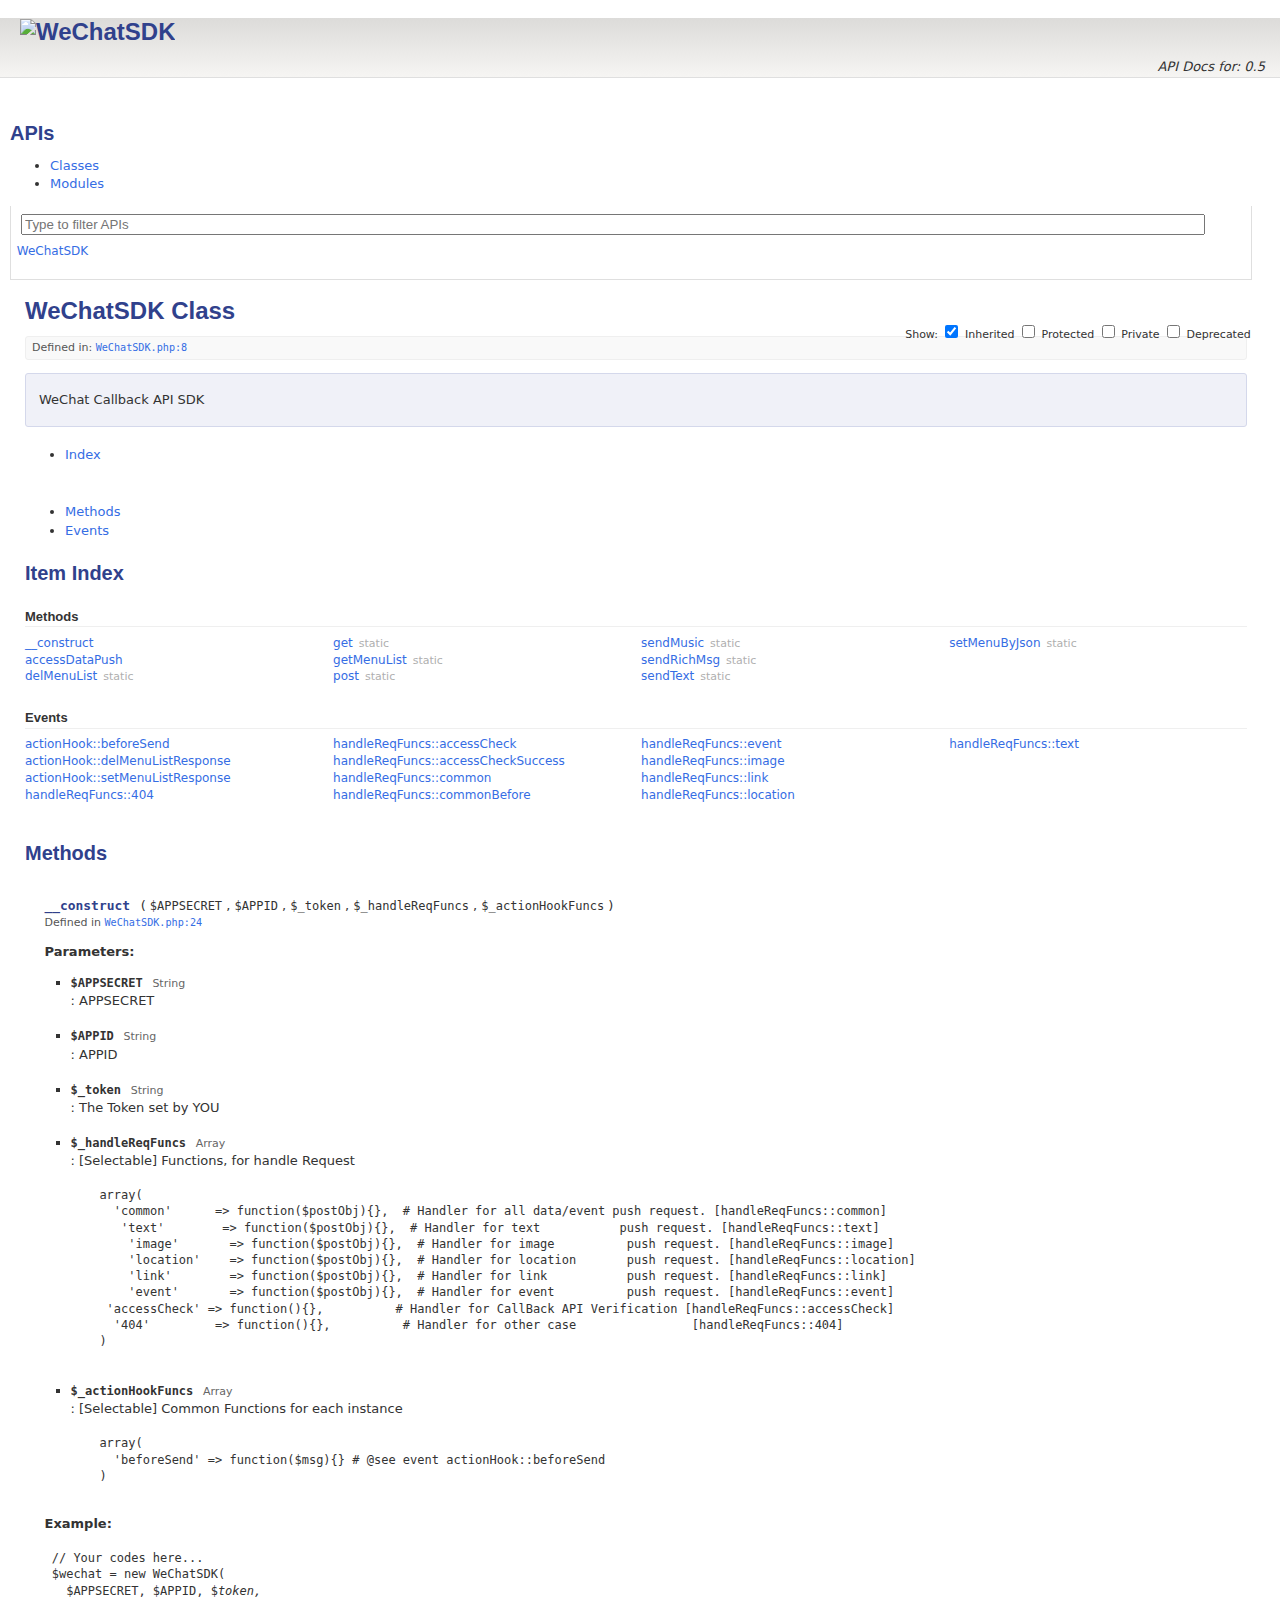
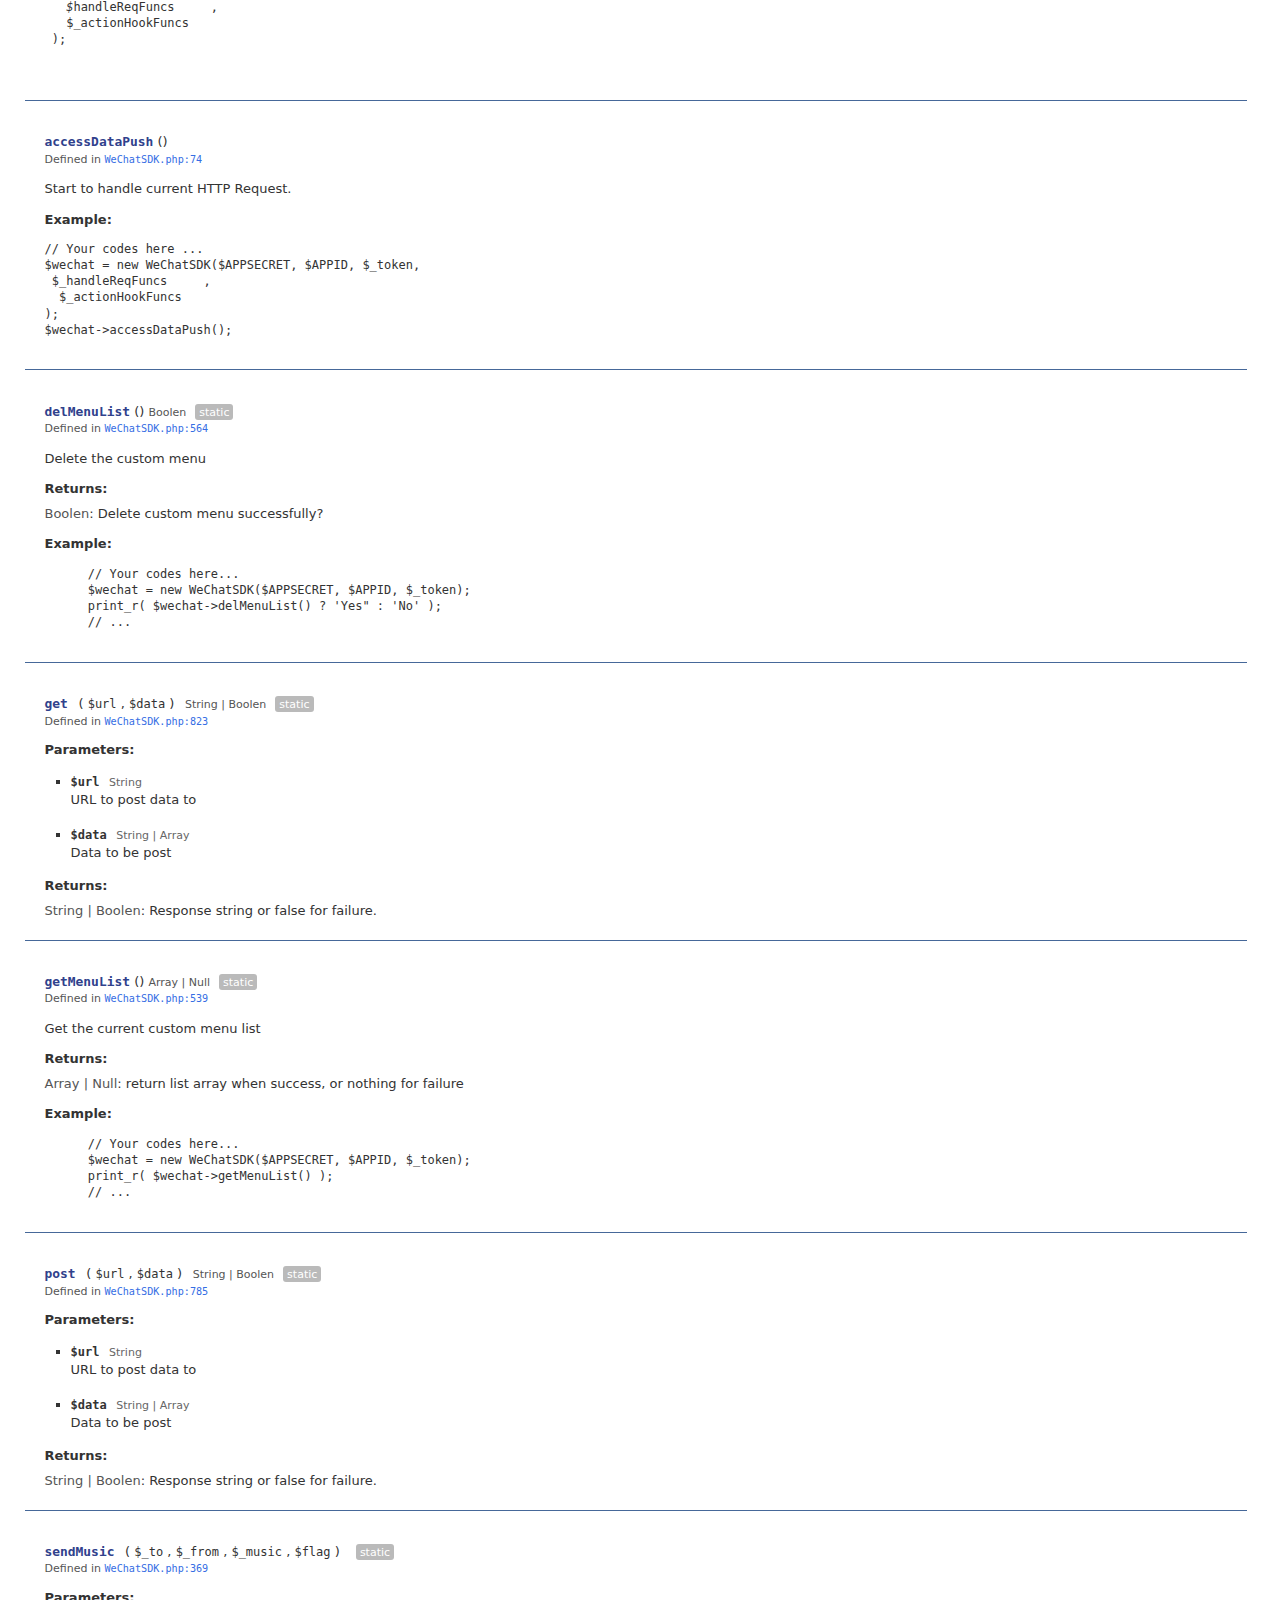
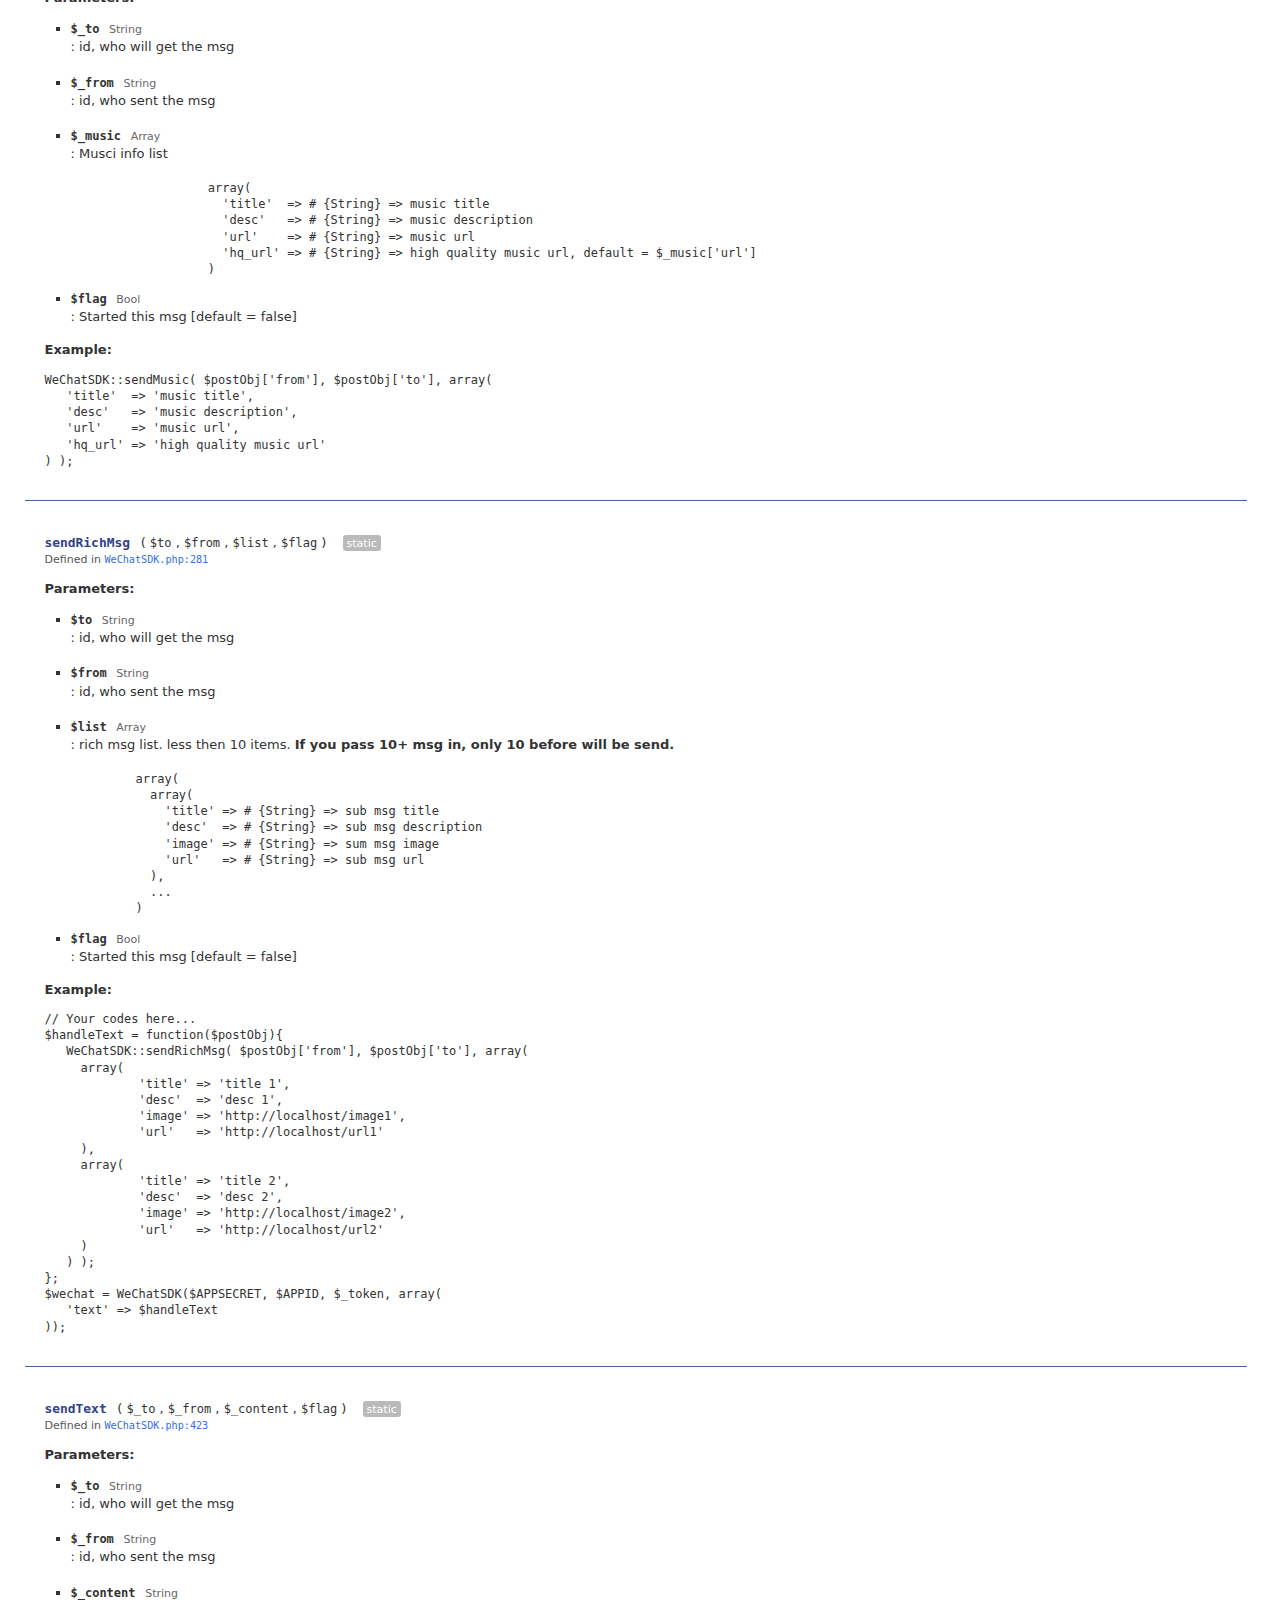
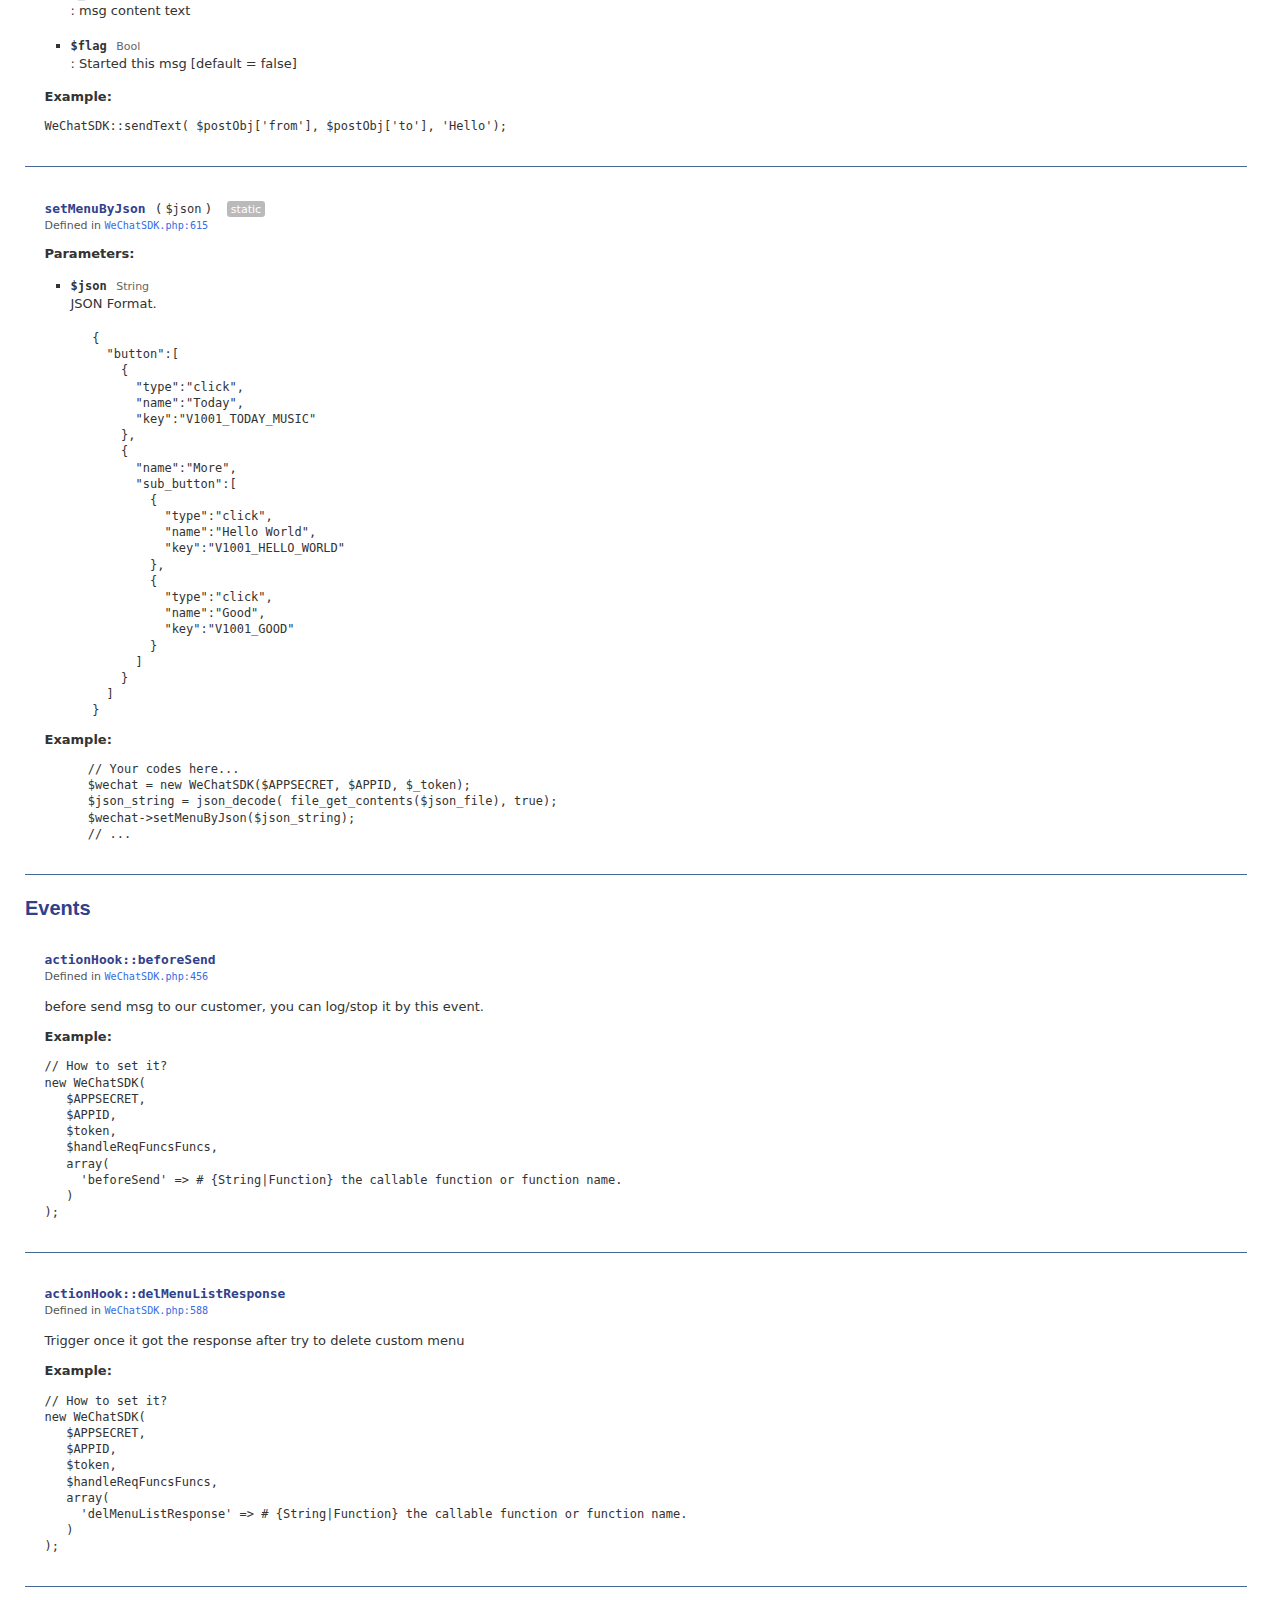
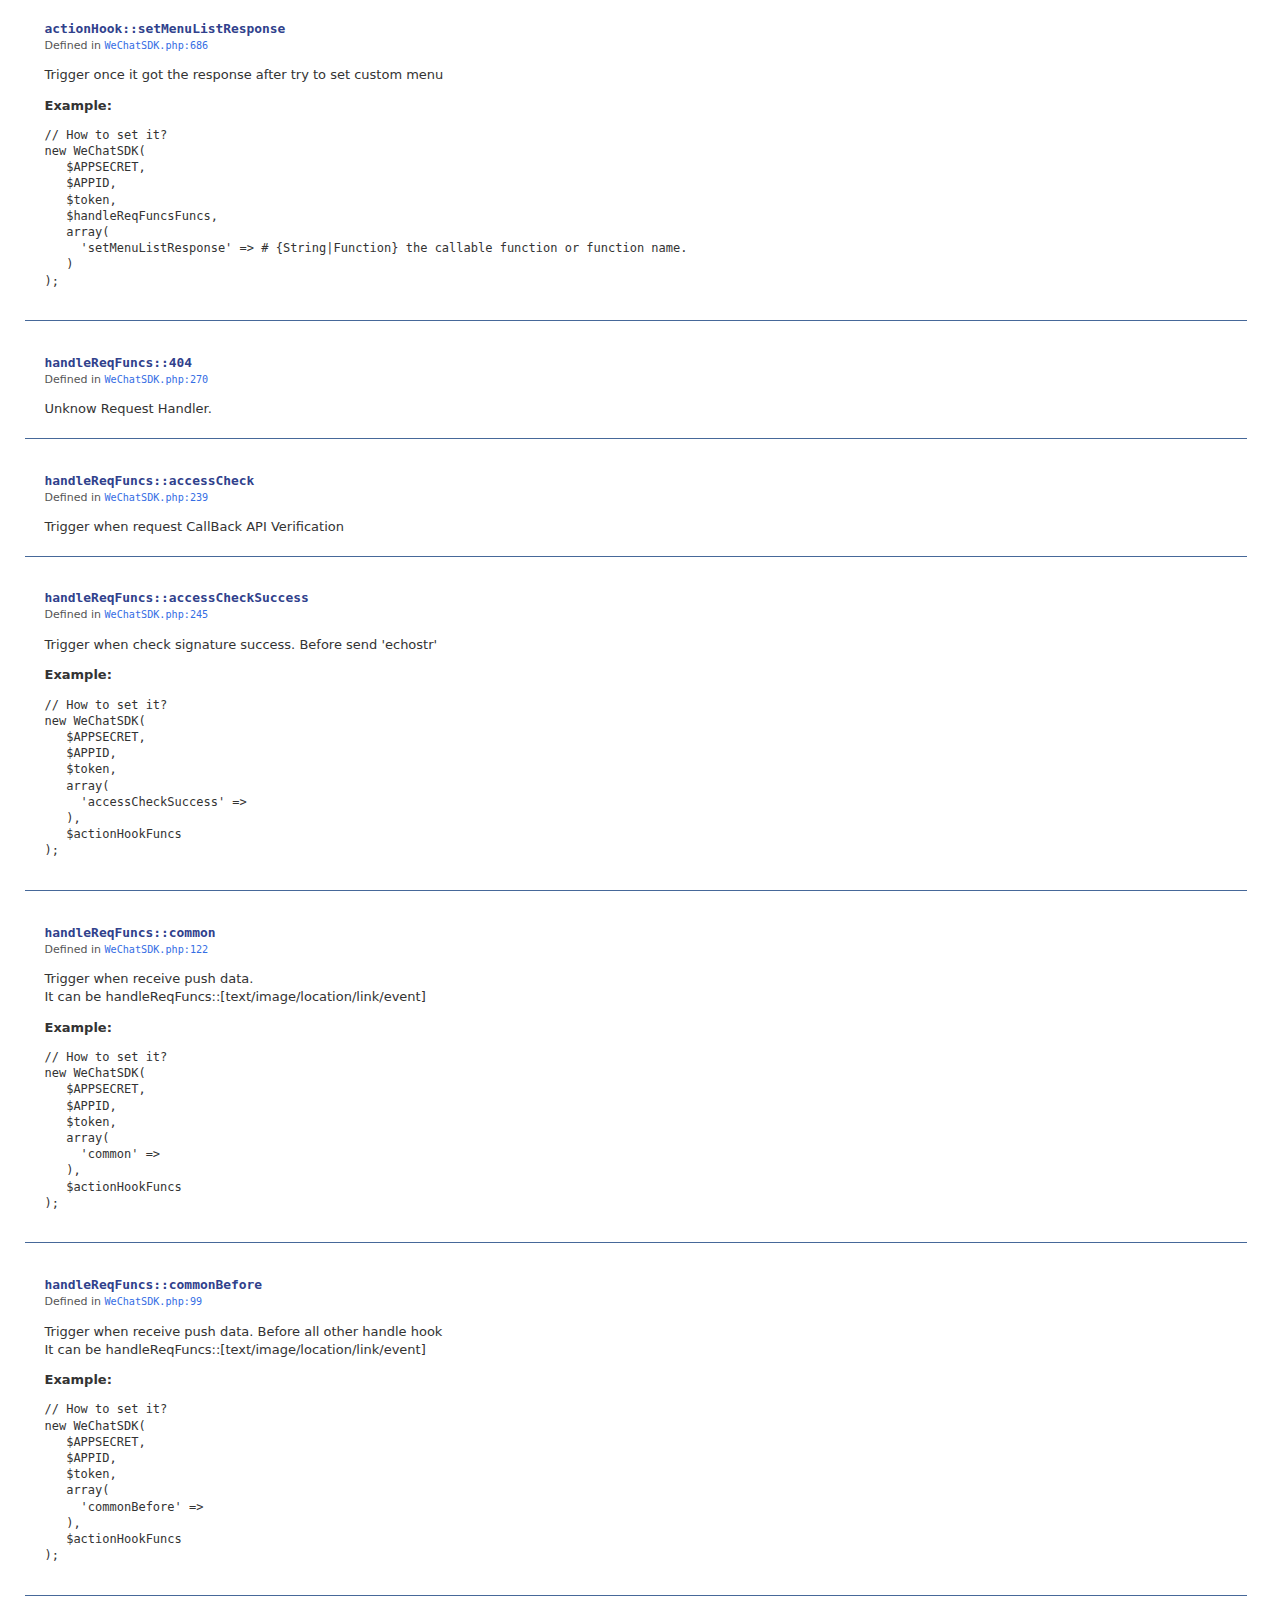
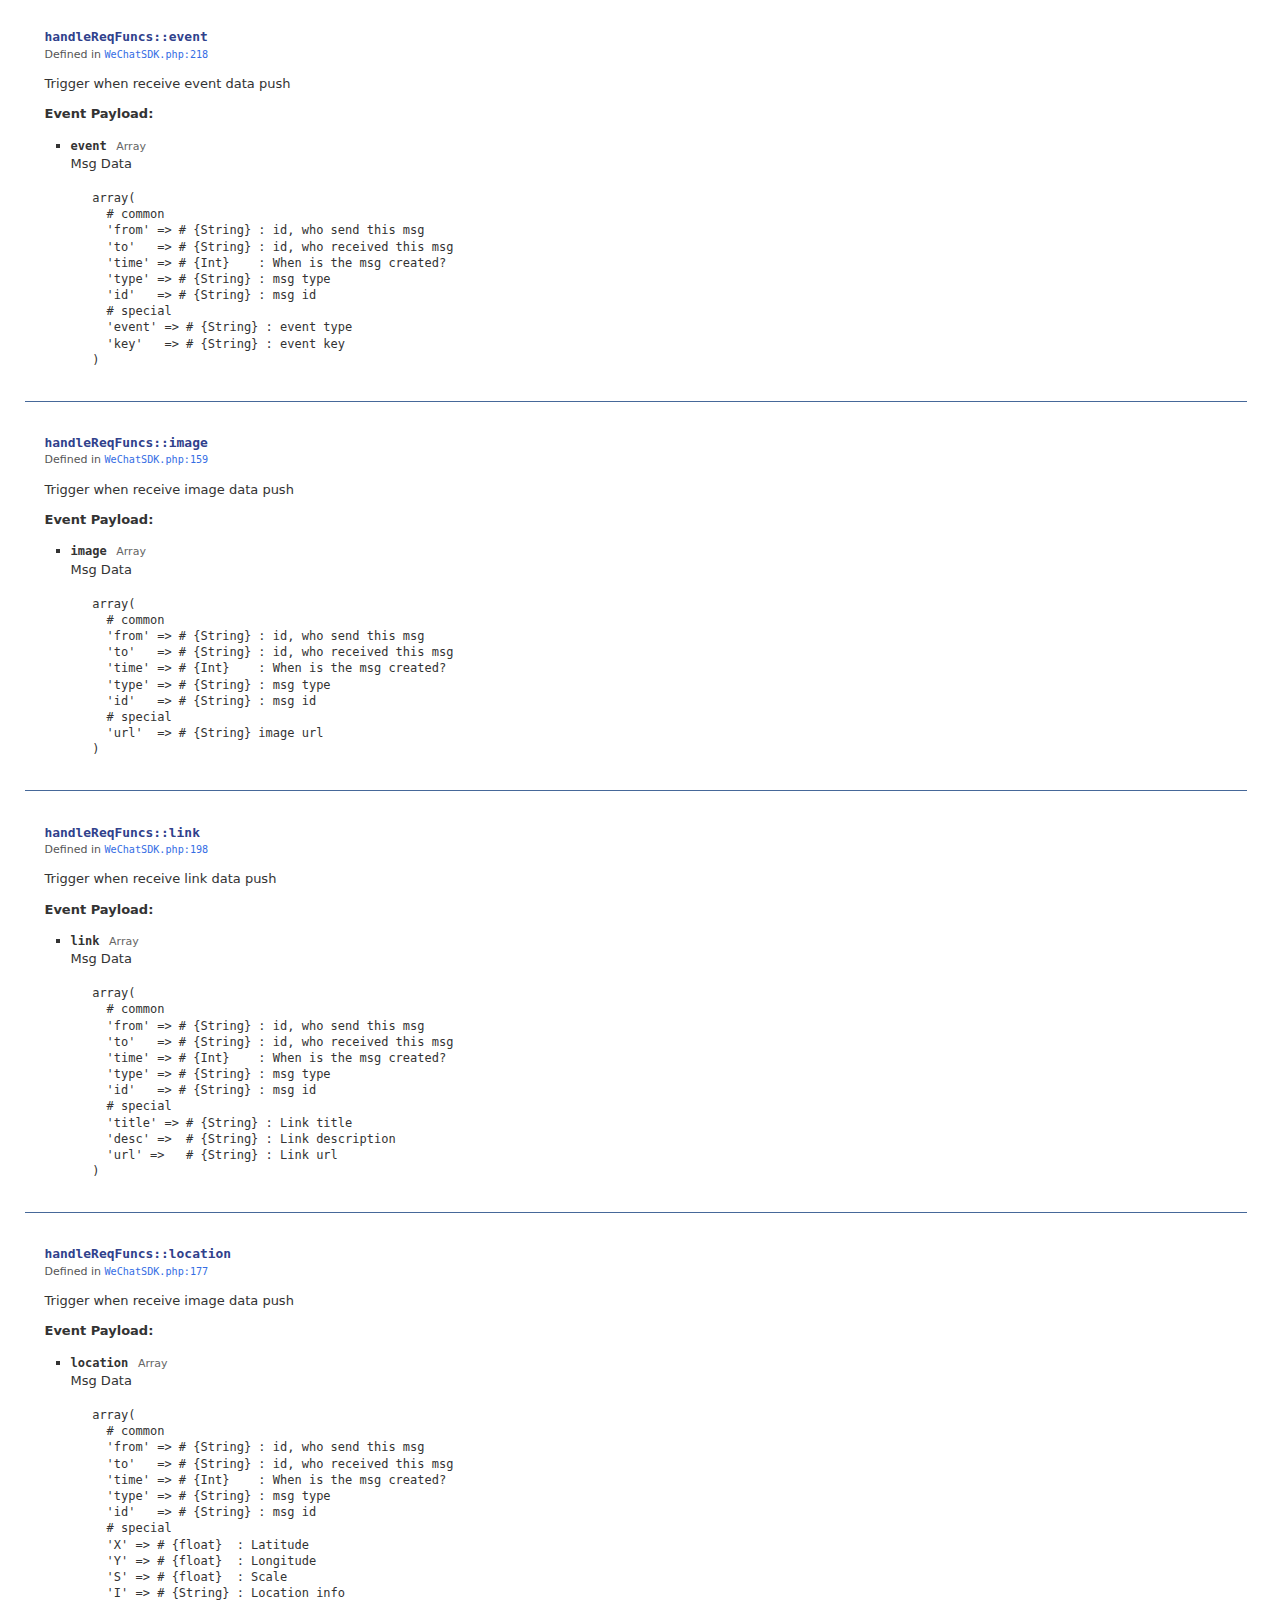
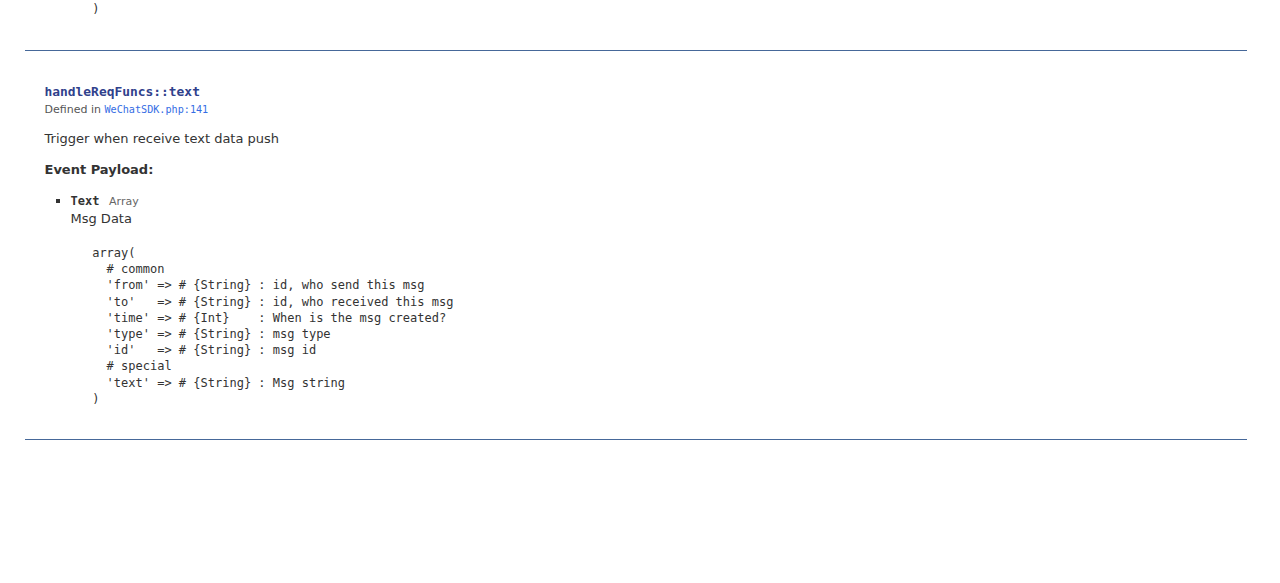
==== WeChatSDK/doc/classes/WeChatSDK.html @ 7a92aab3 "update wechat sdk & update the doc" ====
<!DOCTYPE html>
<html lang="en">
<head>
    <meta charset="utf-8">
    <title>WeChatSDK - WeChatSDK</title>
    <link rel="stylesheet" href="http:&#x2F;&#x2F;yui.yahooapis.com&#x2F;3.5.1&#x2F;build&#x2F;cssgrids&#x2F;cssgrids-min.css">
    <link rel="stylesheet" href="..&#x2F;assets/vendor/prettify/prettify-min.css">
    <link rel="stylesheet" href="..&#x2F;assets/css/main.css" id="site_styles">
    <link rel="shortcut icon" type="image/png" href="..&#x2F;assets/favicon.png">
    <script src="http:&#x2F;&#x2F;yui.yahooapis.com&#x2F;combo?3.5.1&#x2F;build&#x2F;yui&#x2F;yui-min.js"></script>
</head>
<body class="yui3-skin-sam">

<div id="doc">
    <div id="hd" class="yui3-g header">
        <div class="yui3-u-3-4">
            
                <h1><img src="http:&#x2F;&#x2F;admin.wechat.com&#x2F;en_US&#x2F;htmledition&#x2F;images&#x2F;logo.png" title="WeChatSDK"></h1>
            
        </div>
        <div class="yui3-u-1-4 version">
            <em>API Docs for: 0.5</em>
        </div>
    </div>
    <div id="bd" class="yui3-g">

        <div class="yui3-u-1-4">
            <div id="docs-sidebar" class="sidebar apidocs">
                <div id="api-list">
    <h2 class="off-left">APIs</h2>
    <div id="api-tabview" class="tabview">
        <ul class="tabs">
            <li><a href="#api-classes">Classes</a></li>
            <li><a href="#api-modules">Modules</a></li>
        </ul>

        <div id="api-tabview-filter">
            <input type="search" id="api-filter" placeholder="Type to filter APIs">
        </div>

        <div id="api-tabview-panel">
            <ul id="api-classes" class="apis classes">
            
                <li><a href="..&#x2F;classes/WeChatSDK.html">WeChatSDK</a></li>
            
            </ul>

            <ul id="api-modules" class="apis modules">
            
            </ul>
        </div>
    </div>
</div>

            </div>
        </div>
        <div class="yui3-u-3-4">
                <div id="api-options">
        Show:
        <label for="api-show-inherited">
            <input type="checkbox" id="api-show-inherited" checked>
            Inherited
        </label>

        <label for="api-show-protected">
            <input type="checkbox" id="api-show-protected">
            Protected
        </label>

        <label for="api-show-private">
            <input type="checkbox" id="api-show-private">
            Private
        </label>
        <label for="api-show-deprecated">
            <input type="checkbox" id="api-show-deprecated">
            Deprecated
        </label>

    </div>


            <div class="apidocs">
                <div id="docs-main">
                    <div class="content">
                        <h1>WeChatSDK Class</h1>
<div class="box meta">
    

    

    
        <div class="foundat">
            Defined in: <a href="..&#x2F;files&#x2F;WeChatSDK.php.html#l8"><code>WeChatSDK.php:8</code></a>
        </div>
    

    

    
</div>



<div class="box intro">
    <p>WeChat Callback API SDK</p>
</div>



<div id="classdocs" class="tabview">
    <ul class="api-class-tabs">
        <li class="api-class-tab index"><a href="#index">Index</a></li>

        
            <li class="api-class-tab methods"><a href="#methods">Methods</a></li>
        
        
        
        
            <li class="api-class-tab events"><a href="#events">Events</a></li>
        
    </ul>

    <div>
        <div id="index" class="api-class-tabpanel index">
            <h2 class="off-left">Item Index</h2>

            
                <div class="index-section methods">
                    <h3>Methods</h3>

                    <ul class="index-list methods">
                        
                            <li class="index-item method">
                                <a href="#method___construct">__construct</a>

                                
                                
                            </li>
                        
                            <li class="index-item method">
                                <a href="#method_accessDataPush">accessDataPush</a>

                                
                                
                            </li>
                        
                            <li class="index-item method">
                                <a href="#method_delMenuList">delMenuList</a>

                                
                                    <span class="flag static">static</span>
                                
                                
                            </li>
                        
                            <li class="index-item method">
                                <a href="#method_get">get</a>

                                
                                    <span class="flag static">static</span>
                                
                                
                            </li>
                        
                            <li class="index-item method">
                                <a href="#method_getMenuList">getMenuList</a>

                                
                                    <span class="flag static">static</span>
                                
                                
                            </li>
                        
                            <li class="index-item method">
                                <a href="#method_post">post</a>

                                
                                    <span class="flag static">static</span>
                                
                                
                            </li>
                        
                            <li class="index-item method">
                                <a href="#method_sendMusic">sendMusic</a>

                                
                                    <span class="flag static">static</span>
                                
                                
                            </li>
                        
                            <li class="index-item method">
                                <a href="#method_sendRichMsg">sendRichMsg</a>

                                
                                    <span class="flag static">static</span>
                                
                                
                            </li>
                        
                            <li class="index-item method">
                                <a href="#method_sendText">sendText</a>

                                
                                    <span class="flag static">static</span>
                                
                                
                            </li>
                        
                            <li class="index-item method">
                                <a href="#method_setMenuByJson">setMenuByJson</a>

                                
                                    <span class="flag static">static</span>
                                
                                
                            </li>
                        
                    </ul>
                </div>
            

            

            

            
                <div class="index-section events">
                    <h3>Events</h3>

                    <ul class="index-list events">
                        
                            <li class="index-item event">
                                <a href="#event_actionHook::beforeSend">actionHook::beforeSend</a>

                                
                                
                            </li>
                        
                            <li class="index-item event">
                                <a href="#event_actionHook::delMenuListResponse">actionHook::delMenuListResponse</a>

                                
                                
                            </li>
                        
                            <li class="index-item event">
                                <a href="#event_actionHook::setMenuListResponse">actionHook::setMenuListResponse</a>

                                
                                
                            </li>
                        
                            <li class="index-item event">
                                <a href="#event_handleReqFuncs::404">handleReqFuncs::404</a>

                                
                                
                            </li>
                        
                            <li class="index-item event">
                                <a href="#event_handleReqFuncs::accessCheck">handleReqFuncs::accessCheck</a>

                                
                                
                            </li>
                        
                            <li class="index-item event">
                                <a href="#event_handleReqFuncs::accessCheckSuccess">handleReqFuncs::accessCheckSuccess</a>

                                
                                
                            </li>
                        
                            <li class="index-item event">
                                <a href="#event_handleReqFuncs::common">handleReqFuncs::common</a>

                                
                                
                            </li>
                        
                            <li class="index-item event">
                                <a href="#event_handleReqFuncs::commonBefore">handleReqFuncs::commonBefore</a>

                                
                                
                            </li>
                        
                            <li class="index-item event">
                                <a href="#event_handleReqFuncs::event">handleReqFuncs::event</a>

                                
                                
                            </li>
                        
                            <li class="index-item event">
                                <a href="#event_handleReqFuncs::image">handleReqFuncs::image</a>

                                
                                
                            </li>
                        
                            <li class="index-item event">
                                <a href="#event_handleReqFuncs::link">handleReqFuncs::link</a>

                                
                                
                            </li>
                        
                            <li class="index-item event">
                                <a href="#event_handleReqFuncs::location">handleReqFuncs::location</a>

                                
                                
                            </li>
                        
                            <li class="index-item event">
                                <a href="#event_handleReqFuncs::text">handleReqFuncs::text</a>

                                
                                
                            </li>
                        
                    </ul>
                </div>
            
        </div>

        
            <div id="methods" class="api-class-tabpanel">
                <h2 class="off-left">Methods</h2>

                
                    <div id="method___construct" class="method item">
    <h3 class="name"><code>__construct</code></h3>

    
        <div class="args">
            <span class="paren">(</span><ul class="args-list inline commas">
            
                <li class="arg">
                    
                        <code>$APPSECRET</code>
                    
                </li>
            
                <li class="arg">
                    
                        <code>$APPID</code>
                    
                </li>
            
                <li class="arg">
                    
                        <code>$_token</code>
                    
                </li>
            
                <li class="arg">
                    
                        <code>$_handleReqFuncs</code>
                    
                </li>
            
                <li class="arg">
                    
                        <code>$_actionHookFuncs</code>
                    
                </li>
            
            </ul><span class="paren">)</span>
        </div>
    

    

    

    

    

    

    

    

    <div class="meta">
        
            
                
                <p>
                
                Defined in
                
            
        
        
        <a href="..&#x2F;files&#x2F;WeChatSDK.php.html#l24"><code>WeChatSDK.php:24</code></a>
        
        </p>


        

        
    </div>

    <div class="description">
        
    </div>

    
        <div class="params">
            <h4>Parameters:</h4>

            <ul class="params-list">
            
                <li class="param">
                    
                        <code class="param-name">$APPSECRET</code>
                        <span class="type">String</span>
                    

                    

                    <div class="param-description">
                        <p>: APPSECRET</p>
                    </div>

                    
                </li>
            
                <li class="param">
                    
                        <code class="param-name">$APPID</code>
                        <span class="type">String</span>
                    

                    

                    <div class="param-description">
                        <p>: APPID</p>
                    </div>

                    
                </li>
            
                <li class="param">
                    
                        <code class="param-name">$_token</code>
                        <span class="type">String</span>
                    

                    

                    <div class="param-description">
                        <p>: The Token set by YOU</p>
                    </div>

                    
                </li>
            
                <li class="param">
                    
                        <code class="param-name">$_handleReqFuncs</code>
                        <span class="type">Array</span>
                    

                    

                    <div class="param-description">
                        <p>: [Selectable] Functions, for handle Request
  <pre>
    array(
      'common'      => function($postObj){},  # Handler for all data/event push request. [handleReqFuncs::common]
       'text'        => function($postObj){},  # Handler for text           push request. [handleReqFuncs::text]
        'image'       => function($postObj){},  # Handler for image          push request. [handleReqFuncs::image]
        'location'    => function($postObj){},  # Handler for location       push request. [handleReqFuncs::location]
        'link'        => function($postObj){},  # Handler for link           push request. [handleReqFuncs::link]
        'event'       => function($postObj){},  # Handler for event          push request. [handleReqFuncs::event]
     'accessCheck' => function(){},          # Handler for CallBack API Verification [handleReqFuncs::accessCheck]
      '404'         => function(){},          # Handler for other case                [handleReqFuncs::404]
    )
  </pre></p>
                    </div>

                    
                </li>
            
                <li class="param">
                    
                        <code class="param-name">$_actionHookFuncs</code>
                        <span class="type">Array</span>
                    

                    

                    <div class="param-description">
                        <p>: [Selectable] Common Functions for each instance
 <pre>
    array(
      'beforeSend' => function($msg){} # @see event actionHook::beforeSend
    )
 </pre></p>
                    </div>

                    
                </li>
            
            </ul>
        </div>
    

    

    
        <div class="example">
            <h4>Example:</h4>

            <div class="example-content">
                <p><pre>
 // Your codes here...
 $wechat = new WeChatSDK(
   $APPSECRET, $APPID, $<em>token,
   $</em>handleReqFuncs     ,
   $_actionHookFuncs
 );
 </pre></p>
            </div>
        </div>
    
</div>

                
                    <div id="method_accessDataPush" class="method item">
    <h3 class="name"><code>accessDataPush</code></h3>

    
        <span class="paren">()</span>
    

    

    

    

    

    

    

    

    <div class="meta">
        
            
                
                <p>
                
                Defined in
                
            
        
        
        <a href="..&#x2F;files&#x2F;WeChatSDK.php.html#l74"><code>WeChatSDK.php:74</code></a>
        
        </p>


        

        
    </div>

    <div class="description">
        <p>Start to handle current HTTP Request.</p>
    </div>

    

    

    
        <div class="example">
            <h4>Example:</h4>

            <div class="example-content">
                <pre>
// Your codes here ...
$wechat = new WeChatSDK($APPSECRET, $APPID, $_token,
 $_handleReqFuncs     ,
  $_actionHookFuncs
);
$wechat->accessDataPush();
</pre>
            </div>
        </div>
    
</div>

                
                    <div id="method_delMenuList" class="method item">
    <h3 class="name"><code>delMenuList</code></h3>

    
        <span class="paren">()</span>
    

    
        <span class="returns-inline">
            <span class="type">Boolen</span>
        </span>
    

    

    

    

    
        <span class="flag static">static</span>
    

    

    

    <div class="meta">
        
            
                
                <p>
                
                Defined in
                
            
        
        
        <a href="..&#x2F;files&#x2F;WeChatSDK.php.html#l564"><code>WeChatSDK.php:564</code></a>
        
        </p>


        

        
    </div>

    <div class="description">
        <p>Delete the custom menu</p>
    </div>

    

    
        <div class="returns">
            <h4>Returns:</h4>

            <div class="returns-description">
                
                    
                        <span class="type">Boolen</span>:
                    
                    Delete custom menu successfully?
                
            </div>
        </div>
    

    
        <div class="example">
            <h4>Example:</h4>

            <div class="example-content">
                <pre>
      // Your codes here...
      $wechat = new WeChatSDK($APPSECRET, $APPID, $_token);
      print_r( $wechat->delMenuList() ? 'Yes" : 'No' );
      // ...
</pre>
            </div>
        </div>
    
</div>

                
                    <div id="method_get" class="method item">
    <h3 class="name"><code>get</code></h3>

    
        <div class="args">
            <span class="paren">(</span><ul class="args-list inline commas">
            
                <li class="arg">
                    
                        <code>$url</code>
                    
                </li>
            
                <li class="arg">
                    
                        <code>$data</code>
                    
                </li>
            
            </ul><span class="paren">)</span>
        </div>
    

    
        <span class="returns-inline">
            <span class="type">String | Boolen</span>
        </span>
    

    

    

    

    
        <span class="flag static">static</span>
    

    

    

    <div class="meta">
        
            
                
                <p>
                
                Defined in
                
            
        
        
        <a href="..&#x2F;files&#x2F;WeChatSDK.php.html#l823"><code>WeChatSDK.php:823</code></a>
        
        </p>


        

        
    </div>

    <div class="description">
        
    </div>

    
        <div class="params">
            <h4>Parameters:</h4>

            <ul class="params-list">
            
                <li class="param">
                    
                        <code class="param-name">$url</code>
                        <span class="type">String</span>
                    

                    

                    <div class="param-description">
                        <p>URL to post data to</p>
                    </div>

                    
                </li>
            
                <li class="param">
                    
                        <code class="param-name">$data</code>
                        <span class="type">String | Array</span>
                    

                    

                    <div class="param-description">
                        <p>Data to be post</p>
                    </div>

                    
                </li>
            
            </ul>
        </div>
    

    
        <div class="returns">
            <h4>Returns:</h4>

            <div class="returns-description">
                
                    
                        <span class="type">String | Boolen</span>:
                    
                    Response string or false for failure.
                
            </div>
        </div>
    

    
</div>

                
                    <div id="method_getMenuList" class="method item">
    <h3 class="name"><code>getMenuList</code></h3>

    
        <span class="paren">()</span>
    

    
        <span class="returns-inline">
            <span class="type">Array | Null</span>
        </span>
    

    

    

    

    
        <span class="flag static">static</span>
    

    

    

    <div class="meta">
        
            
                
                <p>
                
                Defined in
                
            
        
        
        <a href="..&#x2F;files&#x2F;WeChatSDK.php.html#l539"><code>WeChatSDK.php:539</code></a>
        
        </p>


        

        
    </div>

    <div class="description">
        <p>Get the current custom menu list</p>
    </div>

    

    
        <div class="returns">
            <h4>Returns:</h4>

            <div class="returns-description">
                
                    
                        <span class="type">Array | Null</span>:
                    
                    return list array when success, or nothing for failure
                
            </div>
        </div>
    

    
        <div class="example">
            <h4>Example:</h4>

            <div class="example-content">
                <pre>
      // Your codes here...
      $wechat = new WeChatSDK($APPSECRET, $APPID, $_token);
      print_r( $wechat->getMenuList() );
      // ...
</pre>
            </div>
        </div>
    
</div>

                
                    <div id="method_post" class="method item">
    <h3 class="name"><code>post</code></h3>

    
        <div class="args">
            <span class="paren">(</span><ul class="args-list inline commas">
            
                <li class="arg">
                    
                        <code>$url</code>
                    
                </li>
            
                <li class="arg">
                    
                        <code>$data</code>
                    
                </li>
            
            </ul><span class="paren">)</span>
        </div>
    

    
        <span class="returns-inline">
            <span class="type">String | Boolen</span>
        </span>
    

    

    

    

    
        <span class="flag static">static</span>
    

    

    

    <div class="meta">
        
            
                
                <p>
                
                Defined in
                
            
        
        
        <a href="..&#x2F;files&#x2F;WeChatSDK.php.html#l785"><code>WeChatSDK.php:785</code></a>
        
        </p>


        

        
    </div>

    <div class="description">
        
    </div>

    
        <div class="params">
            <h4>Parameters:</h4>

            <ul class="params-list">
            
                <li class="param">
                    
                        <code class="param-name">$url</code>
                        <span class="type">String</span>
                    

                    

                    <div class="param-description">
                        <p>URL to post data to</p>
                    </div>

                    
                </li>
            
                <li class="param">
                    
                        <code class="param-name">$data</code>
                        <span class="type">String | Array</span>
                    

                    

                    <div class="param-description">
                        <p>Data to be post</p>
                    </div>

                    
                </li>
            
            </ul>
        </div>
    

    
        <div class="returns">
            <h4>Returns:</h4>

            <div class="returns-description">
                
                    
                        <span class="type">String | Boolen</span>:
                    
                    Response string or false for failure.
                
            </div>
        </div>
    

    
</div>

                
                    <div id="method_sendMusic" class="method item">
    <h3 class="name"><code>sendMusic</code></h3>

    
        <div class="args">
            <span class="paren">(</span><ul class="args-list inline commas">
            
                <li class="arg">
                    
                        <code>$_to</code>
                    
                </li>
            
                <li class="arg">
                    
                        <code>$_from</code>
                    
                </li>
            
                <li class="arg">
                    
                        <code>$_music</code>
                    
                </li>
            
                <li class="arg">
                    
                        <code>$flag</code>
                    
                </li>
            
            </ul><span class="paren">)</span>
        </div>
    

    

    

    

    

    
        <span class="flag static">static</span>
    

    

    

    <div class="meta">
        
            
                
                <p>
                
                Defined in
                
            
        
        
        <a href="..&#x2F;files&#x2F;WeChatSDK.php.html#l369"><code>WeChatSDK.php:369</code></a>
        
        </p>


        

        
    </div>

    <div class="description">
        
    </div>

    
        <div class="params">
            <h4>Parameters:</h4>

            <ul class="params-list">
            
                <li class="param">
                    
                        <code class="param-name">$_to</code>
                        <span class="type">String</span>
                    

                    

                    <div class="param-description">
                        <p>: id, who will get the msg</p>
                    </div>

                    
                </li>
            
                <li class="param">
                    
                        <code class="param-name">$_from</code>
                        <span class="type">String</span>
                    

                    

                    <div class="param-description">
                        <p>: id, who sent the msg</p>
                    </div>

                    
                </li>
            
                <li class="param">
                    
                        <code class="param-name">$_music</code>
                        <span class="type">Array</span>
                    

                    

                    <div class="param-description">
                        <p>: Musci info list</p>

<pre>
                   array(
                     'title'  => # {String} => music title
                     'desc'   => # {String} => music description
                     'url'    => # {String} => music url
                     'hq_url' => # {String} => high quality music url, default = $_music['url']
                   )
</pre>
                    </div>

                    
                </li>
            
                <li class="param">
                    
                        <code class="param-name">$flag</code>
                        <span class="type">Bool</span>
                    

                    

                    <div class="param-description">
                        <p>: Started this msg [default = false]</p>
                    </div>

                    
                </li>
            
            </ul>
        </div>
    

    

    
        <div class="example">
            <h4>Example:</h4>

            <div class="example-content">
                <pre>
WeChatSDK::sendMusic( $postObj['from'], $postObj['to'], array(
   'title'  => 'music title',
   'desc'   => 'music description',
   'url'    => 'music url',
   'hq_url' => 'high quality music url'
) );
</pre>
            </div>
        </div>
    
</div>

                
                    <div id="method_sendRichMsg" class="method item">
    <h3 class="name"><code>sendRichMsg</code></h3>

    
        <div class="args">
            <span class="paren">(</span><ul class="args-list inline commas">
            
                <li class="arg">
                    
                        <code>$to</code>
                    
                </li>
            
                <li class="arg">
                    
                        <code>$from</code>
                    
                </li>
            
                <li class="arg">
                    
                        <code>$list</code>
                    
                </li>
            
                <li class="arg">
                    
                        <code>$flag</code>
                    
                </li>
            
            </ul><span class="paren">)</span>
        </div>
    

    

    

    

    

    
        <span class="flag static">static</span>
    

    

    

    <div class="meta">
        
            
                
                <p>
                
                Defined in
                
            
        
        
        <a href="..&#x2F;files&#x2F;WeChatSDK.php.html#l281"><code>WeChatSDK.php:281</code></a>
        
        </p>


        

        
    </div>

    <div class="description">
        
    </div>

    
        <div class="params">
            <h4>Parameters:</h4>

            <ul class="params-list">
            
                <li class="param">
                    
                        <code class="param-name">$to</code>
                        <span class="type">String</span>
                    

                    

                    <div class="param-description">
                        <p>: id, who will get the msg</p>
                    </div>

                    
                </li>
            
                <li class="param">
                    
                        <code class="param-name">$from</code>
                        <span class="type">String</span>
                    

                    

                    <div class="param-description">
                        <p>: id, who sent the msg</p>
                    </div>

                    
                </li>
            
                <li class="param">
                    
                        <code class="param-name">$list</code>
                        <span class="type">Array</span>
                    

                    

                    <div class="param-description">
                        <p>: rich msg list. less then 10 items.
<strong>If you pass 10+ msg in, only 10 before will be send.</strong></p>

<pre>
         array(
           array(
             'title' => # {String} => sub msg title
             'desc'  => # {String} => sub msg description
             'image' => # {String} => sum msg image
             'url'   => # {String} => sub msg url
           ),
           ...
         )
</pre>
                    </div>

                    
                </li>
            
                <li class="param">
                    
                        <code class="param-name">$flag</code>
                        <span class="type">Bool</span>
                    

                    

                    <div class="param-description">
                        <p>: Started this msg [default = false]</p>
                    </div>

                    
                </li>
            
            </ul>
        </div>
    

    

    
        <div class="example">
            <h4>Example:</h4>

            <div class="example-content">
                <pre>
// Your codes here...
$handleText = function($postObj){
   WeChatSDK::sendRichMsg( $postObj['from'], $postObj['to'], array(
     array(
             'title' => 'title 1',
             'desc'  => 'desc 1',
             'image' => 'http://localhost/image1',
             'url'   => 'http://localhost/url1'
     ),
     array(
             'title' => 'title 2',
             'desc'  => 'desc 2',
             'image' => 'http://localhost/image2',
             'url'   => 'http://localhost/url2'
     )
   ) );
};
$wechat = WeChatSDK($APPSECRET, $APPID, $_token, array(
   'text' => $handleText
));
</pre>
            </div>
        </div>
    
</div>

                
                    <div id="method_sendText" class="method item">
    <h3 class="name"><code>sendText</code></h3>

    
        <div class="args">
            <span class="paren">(</span><ul class="args-list inline commas">
            
                <li class="arg">
                    
                        <code>$_to</code>
                    
                </li>
            
                <li class="arg">
                    
                        <code>$_from</code>
                    
                </li>
            
                <li class="arg">
                    
                        <code>$_content</code>
                    
                </li>
            
                <li class="arg">
                    
                        <code>$flag</code>
                    
                </li>
            
            </ul><span class="paren">)</span>
        </div>
    

    

    

    

    

    
        <span class="flag static">static</span>
    

    

    

    <div class="meta">
        
            
                
                <p>
                
                Defined in
                
            
        
        
        <a href="..&#x2F;files&#x2F;WeChatSDK.php.html#l423"><code>WeChatSDK.php:423</code></a>
        
        </p>


        

        
    </div>

    <div class="description">
        
    </div>

    
        <div class="params">
            <h4>Parameters:</h4>

            <ul class="params-list">
            
                <li class="param">
                    
                        <code class="param-name">$_to</code>
                        <span class="type">String</span>
                    

                    

                    <div class="param-description">
                        <p>: id, who will get the msg</p>
                    </div>

                    
                </li>
            
                <li class="param">
                    
                        <code class="param-name">$_from</code>
                        <span class="type">String</span>
                    

                    

                    <div class="param-description">
                        <p>: id, who sent the msg</p>
                    </div>

                    
                </li>
            
                <li class="param">
                    
                        <code class="param-name">$_content</code>
                        <span class="type">String</span>
                    

                    

                    <div class="param-description">
                        <p>: msg content text</p>
                    </div>

                    
                </li>
            
                <li class="param">
                    
                        <code class="param-name">$flag</code>
                        <span class="type">Bool</span>
                    

                    

                    <div class="param-description">
                        <p>: Started this msg [default = false]</p>
                    </div>

                    
                </li>
            
            </ul>
        </div>
    

    

    
        <div class="example">
            <h4>Example:</h4>

            <div class="example-content">
                <pre>
WeChatSDK::sendText( $postObj['from'], $postObj['to'], 'Hello');
</pre>
            </div>
        </div>
    
</div>

                
                    <div id="method_setMenuByJson" class="method item">
    <h3 class="name"><code>setMenuByJson</code></h3>

    
        <div class="args">
            <span class="paren">(</span><ul class="args-list inline commas">
            
                <li class="arg">
                    
                        <code>$json</code>
                    
                </li>
            
            </ul><span class="paren">)</span>
        </div>
    

    

    

    

    

    
        <span class="flag static">static</span>
    

    

    

    <div class="meta">
        
            
                
                <p>
                
                Defined in
                
            
        
        
        <a href="..&#x2F;files&#x2F;WeChatSDK.php.html#l615"><code>WeChatSDK.php:615</code></a>
        
        </p>


        

        
    </div>

    <div class="description">
        
    </div>

    
        <div class="params">
            <h4>Parameters:</h4>

            <ul class="params-list">
            
                <li class="param">
                    
                        <code class="param-name">$json</code>
                        <span class="type">String</span>
                    

                    

                    <div class="param-description">
                        <p>JSON Format.</p>

<pre>
   {
     "button":[
       {    
         "type":"click",
         "name":"Today",
         "key":"V1001_TODAY_MUSIC"
       },
       {
         "name":"More",
         "sub_button":[
           {
             "type":"click",
             "name":"Hello World",
             "key":"V1001_HELLO_WORLD"
           },
           {
             "type":"click",
             "name":"Good",
             "key":"V1001_GOOD"
           }
         ]
       }
     ]
   }
</pre>
                    </div>

                    
                </li>
            
            </ul>
        </div>
    

    

    
        <div class="example">
            <h4>Example:</h4>

            <div class="example-content">
                <pre>
      // Your codes here...
      $wechat = new WeChatSDK($APPSECRET, $APPID, $_token);
      $json_string = json_decode( file_get_contents($json_file), true);
      $wechat->setMenuByJson($json_string);
      // ...
</pre>
            </div>
        </div>
    
</div>

                
            </div>
        

        

        

        
            <div id="events" class="api-class-tabpanel">
                <h2 class="off-left">Events</h2>

                
                    <div id="event_actionHook::beforeSend" class="events item">
    <h3 class="name"><code>actionHook::beforeSend</code></h3>
    <span class="type"></span>

    

    

    

    

    <div class="meta">
        
            
                
                <p>
                
                Defined in
                
            
        
        
        <a href="..&#x2F;files&#x2F;WeChatSDK.php.html#l456"><code>WeChatSDK.php:456</code></a>
        
        </p>

        

        
    </div>

    <div class="description">
        <p>before send msg to our customer, you can log/stop it by this event.<br/></p>
    </div>

    


    
        <div class="example">
            <h4>Example:</h4>

            <div class="example-content">
                <pre>
// How to set it?
new WeChatSDK(
   $APPSECRET, 
   $APPID,
   $token,
   $handleReqFuncsFuncs,
   array(
     'beforeSend' => # {String|Function} the callable function or function name.
   )
);
</pre>
            </div>
        </div>
    
</div>

                
                    <div id="event_actionHook::delMenuListResponse" class="events item">
    <h3 class="name"><code>actionHook::delMenuListResponse</code></h3>
    <span class="type"></span>

    

    

    

    

    <div class="meta">
        
            
                
                <p>
                
                Defined in
                
            
        
        
        <a href="..&#x2F;files&#x2F;WeChatSDK.php.html#l588"><code>WeChatSDK.php:588</code></a>
        
        </p>

        

        
    </div>

    <div class="description">
        <p>Trigger once it got the response after try to delete custom menu</p>
    </div>

    


    
        <div class="example">
            <h4>Example:</h4>

            <div class="example-content">
                <pre>
// How to set it?
new WeChatSDK(
   $APPSECRET, 
   $APPID,
   $token,
   $handleReqFuncsFuncs,
   array(
     'delMenuListResponse' => # {String|Function} the callable function or function name.
   )
);
</pre>
            </div>
        </div>
    
</div>

                
                    <div id="event_actionHook::setMenuListResponse" class="events item">
    <h3 class="name"><code>actionHook::setMenuListResponse</code></h3>
    <span class="type"></span>

    

    

    

    

    <div class="meta">
        
            
                
                <p>
                
                Defined in
                
            
        
        
        <a href="..&#x2F;files&#x2F;WeChatSDK.php.html#l686"><code>WeChatSDK.php:686</code></a>
        
        </p>

        

        
    </div>

    <div class="description">
        <p>Trigger once it got the response after try to set custom menu</p>
    </div>

    


    
        <div class="example">
            <h4>Example:</h4>

            <div class="example-content">
                <pre>
// How to set it?
new WeChatSDK(
   $APPSECRET, 
   $APPID,
   $token,
   $handleReqFuncsFuncs,
   array(
     'setMenuListResponse' => # {String|Function} the callable function or function name.
   )
);
</pre>
            </div>
        </div>
    
</div>

                
                    <div id="event_handleReqFuncs::404" class="events item">
    <h3 class="name"><code>handleReqFuncs::404</code></h3>
    <span class="type"></span>

    

    

    

    

    <div class="meta">
        
            
                
                <p>
                
                Defined in
                
            
        
        
        <a href="..&#x2F;files&#x2F;WeChatSDK.php.html#l270"><code>WeChatSDK.php:270</code></a>
        
        </p>

        

        
    </div>

    <div class="description">
        <p>Unknow Request Handler.</p>
    </div>

    


    
</div>

                
                    <div id="event_handleReqFuncs::accessCheck" class="events item">
    <h3 class="name"><code>handleReqFuncs::accessCheck</code></h3>
    <span class="type"></span>

    

    

    

    

    <div class="meta">
        
            
                
                <p>
                
                Defined in
                
            
        
        
        <a href="..&#x2F;files&#x2F;WeChatSDK.php.html#l239"><code>WeChatSDK.php:239</code></a>
        
        </p>

        

        
    </div>

    <div class="description">
        <p>Trigger when request CallBack API Verification</p>
    </div>

    


    
</div>

                
                    <div id="event_handleReqFuncs::accessCheckSuccess" class="events item">
    <h3 class="name"><code>handleReqFuncs::accessCheckSuccess</code></h3>
    <span class="type"></span>

    

    

    

    

    <div class="meta">
        
            
                
                <p>
                
                Defined in
                
            
        
        
        <a href="..&#x2F;files&#x2F;WeChatSDK.php.html#l245"><code>WeChatSDK.php:245</code></a>
        
        </p>

        

        
    </div>

    <div class="description">
        <p>Trigger when check signature success. Before send 'echostr'</p>
    </div>

    


    
        <div class="example">
            <h4>Example:</h4>

            <div class="example-content">
                <pre>
// How to set it?
new WeChatSDK(
   $APPSECRET, 
   $APPID,
   $token,
   array(
     'accessCheckSuccess' => 
   ),
   $actionHookFuncs
);
</pre>
            </div>
        </div>
    
</div>

                
                    <div id="event_handleReqFuncs::common" class="events item">
    <h3 class="name"><code>handleReqFuncs::common</code></h3>
    <span class="type"></span>

    

    

    

    

    <div class="meta">
        
            
                
                <p>
                
                Defined in
                
            
        
        
        <a href="..&#x2F;files&#x2F;WeChatSDK.php.html#l122"><code>WeChatSDK.php:122</code></a>
        
        </p>

        

        
    </div>

    <div class="description">
        <p>Trigger when receive push data. 
<br/> It can be handleReqFuncs::[text/image/location/link/event]</p>
    </div>

    


    
        <div class="example">
            <h4>Example:</h4>

            <div class="example-content">
                <pre>
// How to set it?
new WeChatSDK(
   $APPSECRET, 
   $APPID,
   $token,
   array(
     'common' => 
   ),
   $actionHookFuncs
);
</pre>
            </div>
        </div>
    
</div>

                
                    <div id="event_handleReqFuncs::commonBefore" class="events item">
    <h3 class="name"><code>handleReqFuncs::commonBefore</code></h3>
    <span class="type"></span>

    

    

    

    

    <div class="meta">
        
            
                
                <p>
                
                Defined in
                
            
        
        
        <a href="..&#x2F;files&#x2F;WeChatSDK.php.html#l99"><code>WeChatSDK.php:99</code></a>
        
        </p>

        

        
    </div>

    <div class="description">
        <p>Trigger when receive push data. Before all other handle hook
<br/> It can be handleReqFuncs::[text/image/location/link/event]</p>
    </div>

    


    
        <div class="example">
            <h4>Example:</h4>

            <div class="example-content">
                <pre>
// How to set it?
new WeChatSDK(
   $APPSECRET, 
   $APPID,
   $token,
   array(
     'commonBefore' => 
   ),
   $actionHookFuncs
);
</pre>
            </div>
        </div>
    
</div>

                
                    <div id="event_handleReqFuncs::event" class="events item">
    <h3 class="name"><code>handleReqFuncs::event</code></h3>
    <span class="type"></span>

    

    

    

    

    <div class="meta">
        
            
                
                <p>
                
                Defined in
                
            
        
        
        <a href="..&#x2F;files&#x2F;WeChatSDK.php.html#l218"><code>WeChatSDK.php:218</code></a>
        
        </p>

        

        
    </div>

    <div class="description">
        <p>Trigger when receive event data push</p>
    </div>

    
        <div class="params">
            <h4>Event Payload:</h4>

            <ul class="params-list">
            
                <li class="param">
                    
                        <code class="param-name">event</code>
                        <span class="type">Array</span>
                    

                    

                    <div class="param-description">
                        <p>Msg Data</p>

<pre>
   array(
     # common
     'from' => # {String} : id, who send this msg
     'to'   => # {String} : id, who received this msg
     'time' => # {Int}    : When is the msg created?
     'type' => # {String} : msg type
     'id'   => # {String} : msg id
     # special
     'event' => # {String} : event type
     'key'   => # {String} : event key
   )
</pre>
                    </div>

                    
                </li>
            
            </ul>
        </div>
    


    
</div>

                
                    <div id="event_handleReqFuncs::image" class="events item">
    <h3 class="name"><code>handleReqFuncs::image</code></h3>
    <span class="type"></span>

    

    

    

    

    <div class="meta">
        
            
                
                <p>
                
                Defined in
                
            
        
        
        <a href="..&#x2F;files&#x2F;WeChatSDK.php.html#l159"><code>WeChatSDK.php:159</code></a>
        
        </p>

        

        
    </div>

    <div class="description">
        <p>Trigger when receive image data push</p>
    </div>

    
        <div class="params">
            <h4>Event Payload:</h4>

            <ul class="params-list">
            
                <li class="param">
                    
                        <code class="param-name">image</code>
                        <span class="type">Array</span>
                    

                    

                    <div class="param-description">
                        <p>Msg Data</p>

<pre>
   array(
     # common
     'from' => # {String} : id, who send this msg
     'to'   => # {String} : id, who received this msg
     'time' => # {Int}    : When is the msg created?
     'type' => # {String} : msg type
     'id'   => # {String} : msg id
     # special
     'url'  => # {String} image url
   )
</pre>
                    </div>

                    
                </li>
            
            </ul>
        </div>
    


    
</div>

                
                    <div id="event_handleReqFuncs::link" class="events item">
    <h3 class="name"><code>handleReqFuncs::link</code></h3>
    <span class="type"></span>

    

    

    

    

    <div class="meta">
        
            
                
                <p>
                
                Defined in
                
            
        
        
        <a href="..&#x2F;files&#x2F;WeChatSDK.php.html#l198"><code>WeChatSDK.php:198</code></a>
        
        </p>

        

        
    </div>

    <div class="description">
        <p>Trigger when receive link data push</p>
    </div>

    
        <div class="params">
            <h4>Event Payload:</h4>

            <ul class="params-list">
            
                <li class="param">
                    
                        <code class="param-name">link</code>
                        <span class="type">Array</span>
                    

                    

                    <div class="param-description">
                        <p>Msg Data</p>

<pre>
   array(
     # common
     'from' => # {String} : id, who send this msg
     'to'   => # {String} : id, who received this msg
     'time' => # {Int}    : When is the msg created?
     'type' => # {String} : msg type
     'id'   => # {String} : msg id
     # special
     'title' => # {String} : Link title
     'desc' =>  # {String} : Link description
     'url' =>   # {String} : Link url
   )
</pre>
                    </div>

                    
                </li>
            
            </ul>
        </div>
    


    
</div>

                
                    <div id="event_handleReqFuncs::location" class="events item">
    <h3 class="name"><code>handleReqFuncs::location</code></h3>
    <span class="type"></span>

    

    

    

    

    <div class="meta">
        
            
                
                <p>
                
                Defined in
                
            
        
        
        <a href="..&#x2F;files&#x2F;WeChatSDK.php.html#l177"><code>WeChatSDK.php:177</code></a>
        
        </p>

        

        
    </div>

    <div class="description">
        <p>Trigger when receive image data push</p>
    </div>

    
        <div class="params">
            <h4>Event Payload:</h4>

            <ul class="params-list">
            
                <li class="param">
                    
                        <code class="param-name">location</code>
                        <span class="type">Array</span>
                    

                    

                    <div class="param-description">
                        <p>Msg Data</p>

<pre>
   array(
     # common
     'from' => # {String} : id, who send this msg
     'to'   => # {String} : id, who received this msg
     'time' => # {Int}    : When is the msg created?
     'type' => # {String} : msg type
     'id'   => # {String} : msg id
     # special
     'X' => # {float}  : Latitude
     'Y' => # {float}  : Longitude
     'S' => # {float}  : Scale
     'I' => # {String} : Location info
   )
</pre>
                    </div>

                    
                </li>
            
            </ul>
        </div>
    


    
</div>

                
                    <div id="event_handleReqFuncs::text" class="events item">
    <h3 class="name"><code>handleReqFuncs::text</code></h3>
    <span class="type"></span>

    

    

    

    

    <div class="meta">
        
            
                
                <p>
                
                Defined in
                
            
        
        
        <a href="..&#x2F;files&#x2F;WeChatSDK.php.html#l141"><code>WeChatSDK.php:141</code></a>
        
        </p>

        

        
    </div>

    <div class="description">
        <p>Trigger when receive text data push</p>
    </div>

    
        <div class="params">
            <h4>Event Payload:</h4>

            <ul class="params-list">
            
                <li class="param">
                    
                        <code class="param-name">Text</code>
                        <span class="type">Array</span>
                    

                    

                    <div class="param-description">
                        <p>Msg Data</p>

<pre>
   array(
     # common
     'from' => # {String} : id, who send this msg
     'to'   => # {String} : id, who received this msg
     'time' => # {Int}    : When is the msg created?
     'type' => # {String} : msg type
     'id'   => # {String} : msg id
     # special
     'text' => # {String} : Msg string
   )
</pre>
                    </div>

                    
                </li>
            
            </ul>
        </div>
    


    
</div>

                
            </div>
        
    </div>
</div>

                    </div>
                </div>
            </div>
        </div>
    </div>
</div>
<script src="..&#x2F;assets/vendor/prettify/prettify-min.js"></script>
<script>prettyPrint();</script>
<script src="..&#x2F;assets/js/yui-prettify.js"></script>
<script src="..&#x2F;assets/../api.js"></script>
<script src="..&#x2F;assets/js/api-filter.js"></script>
<script src="..&#x2F;assets/js/api-list.js"></script>
<script src="..&#x2F;assets/js/api-search.js"></script>
<script src="..&#x2F;assets/js/apidocs.js"></script>
</body>
</html>
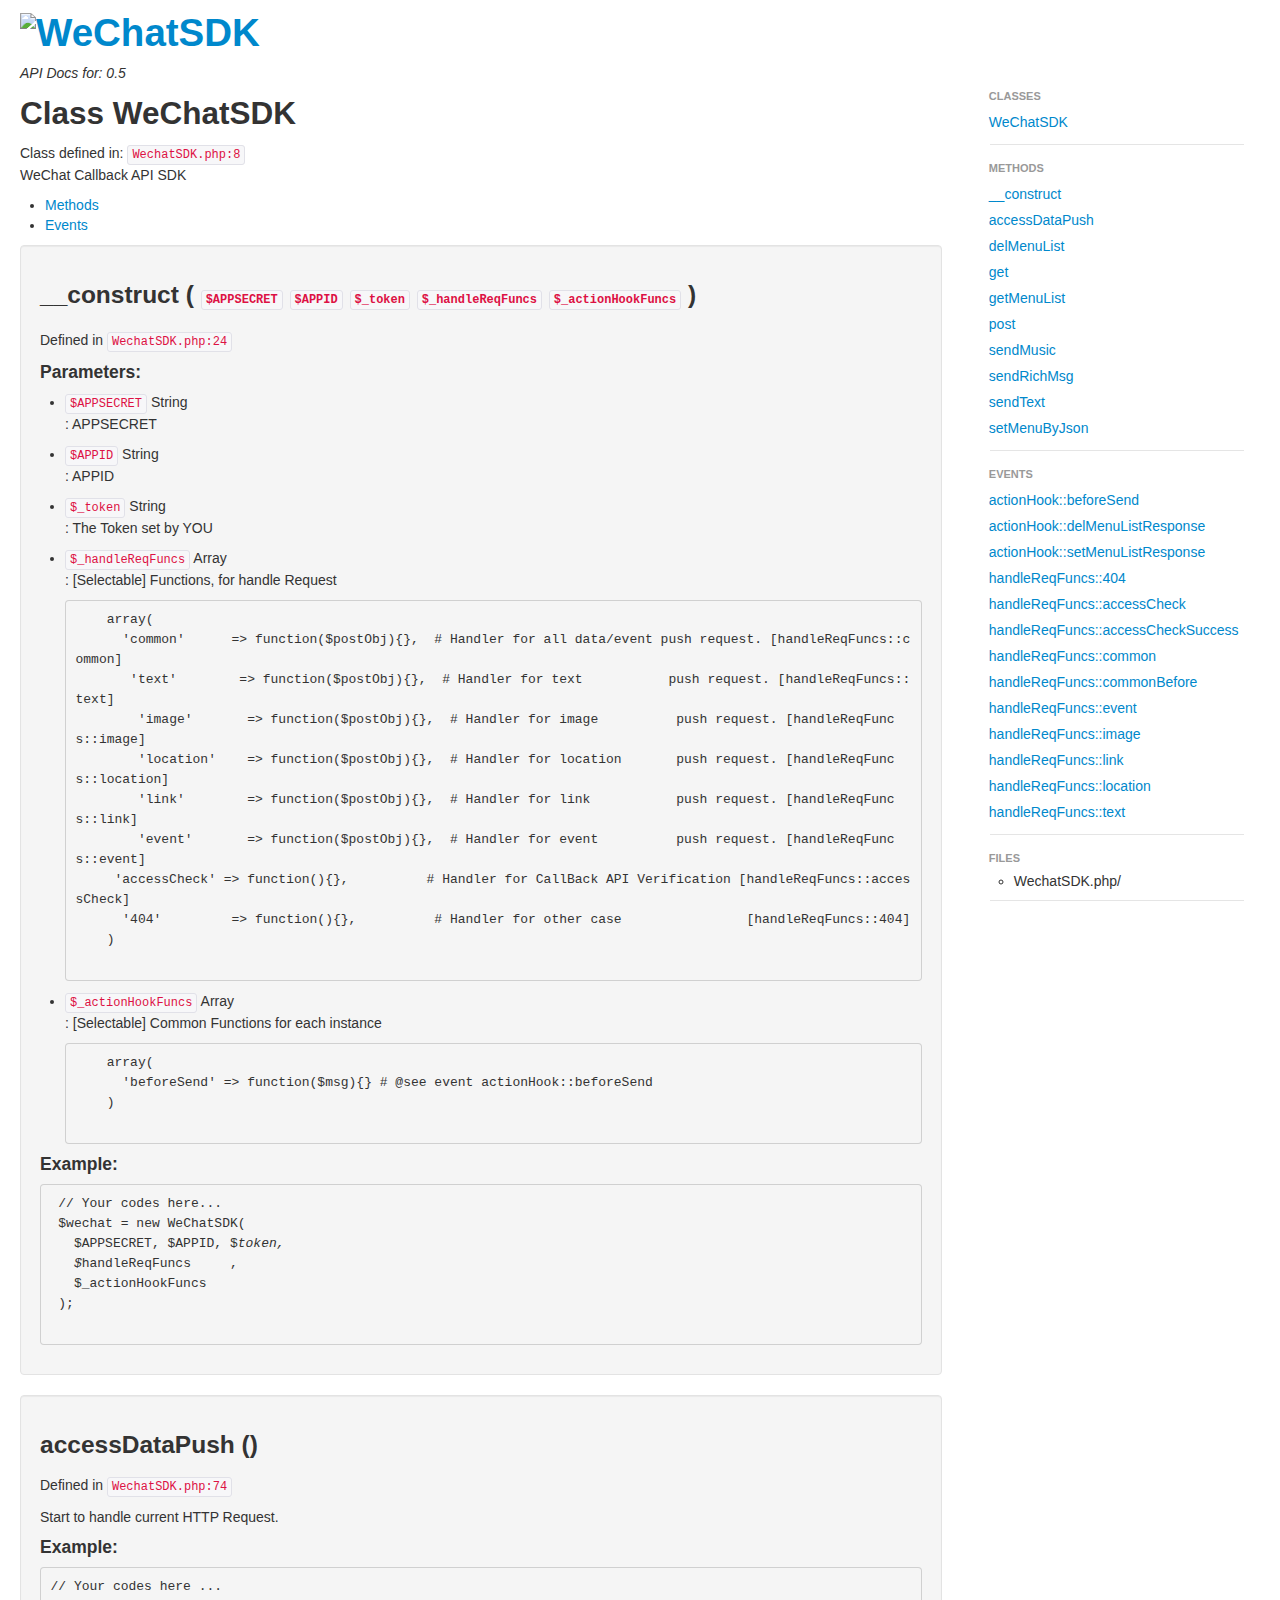
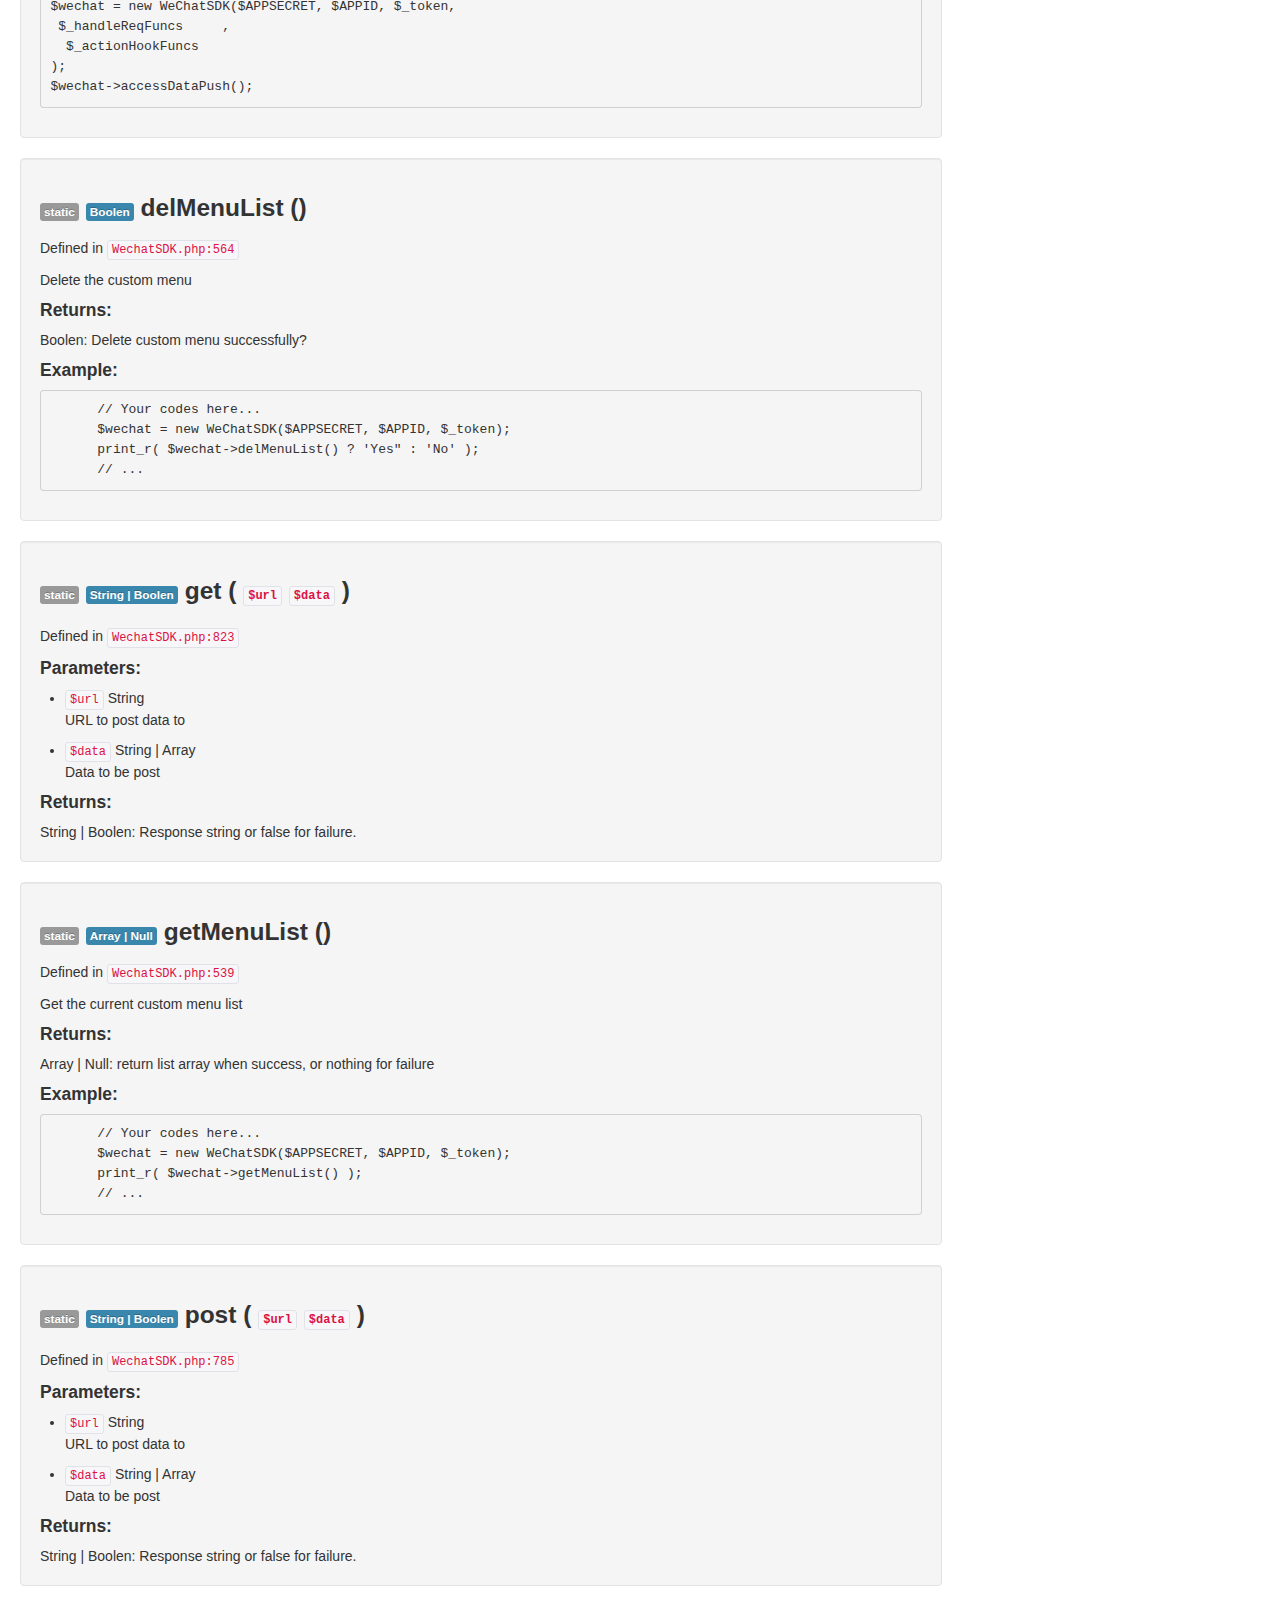
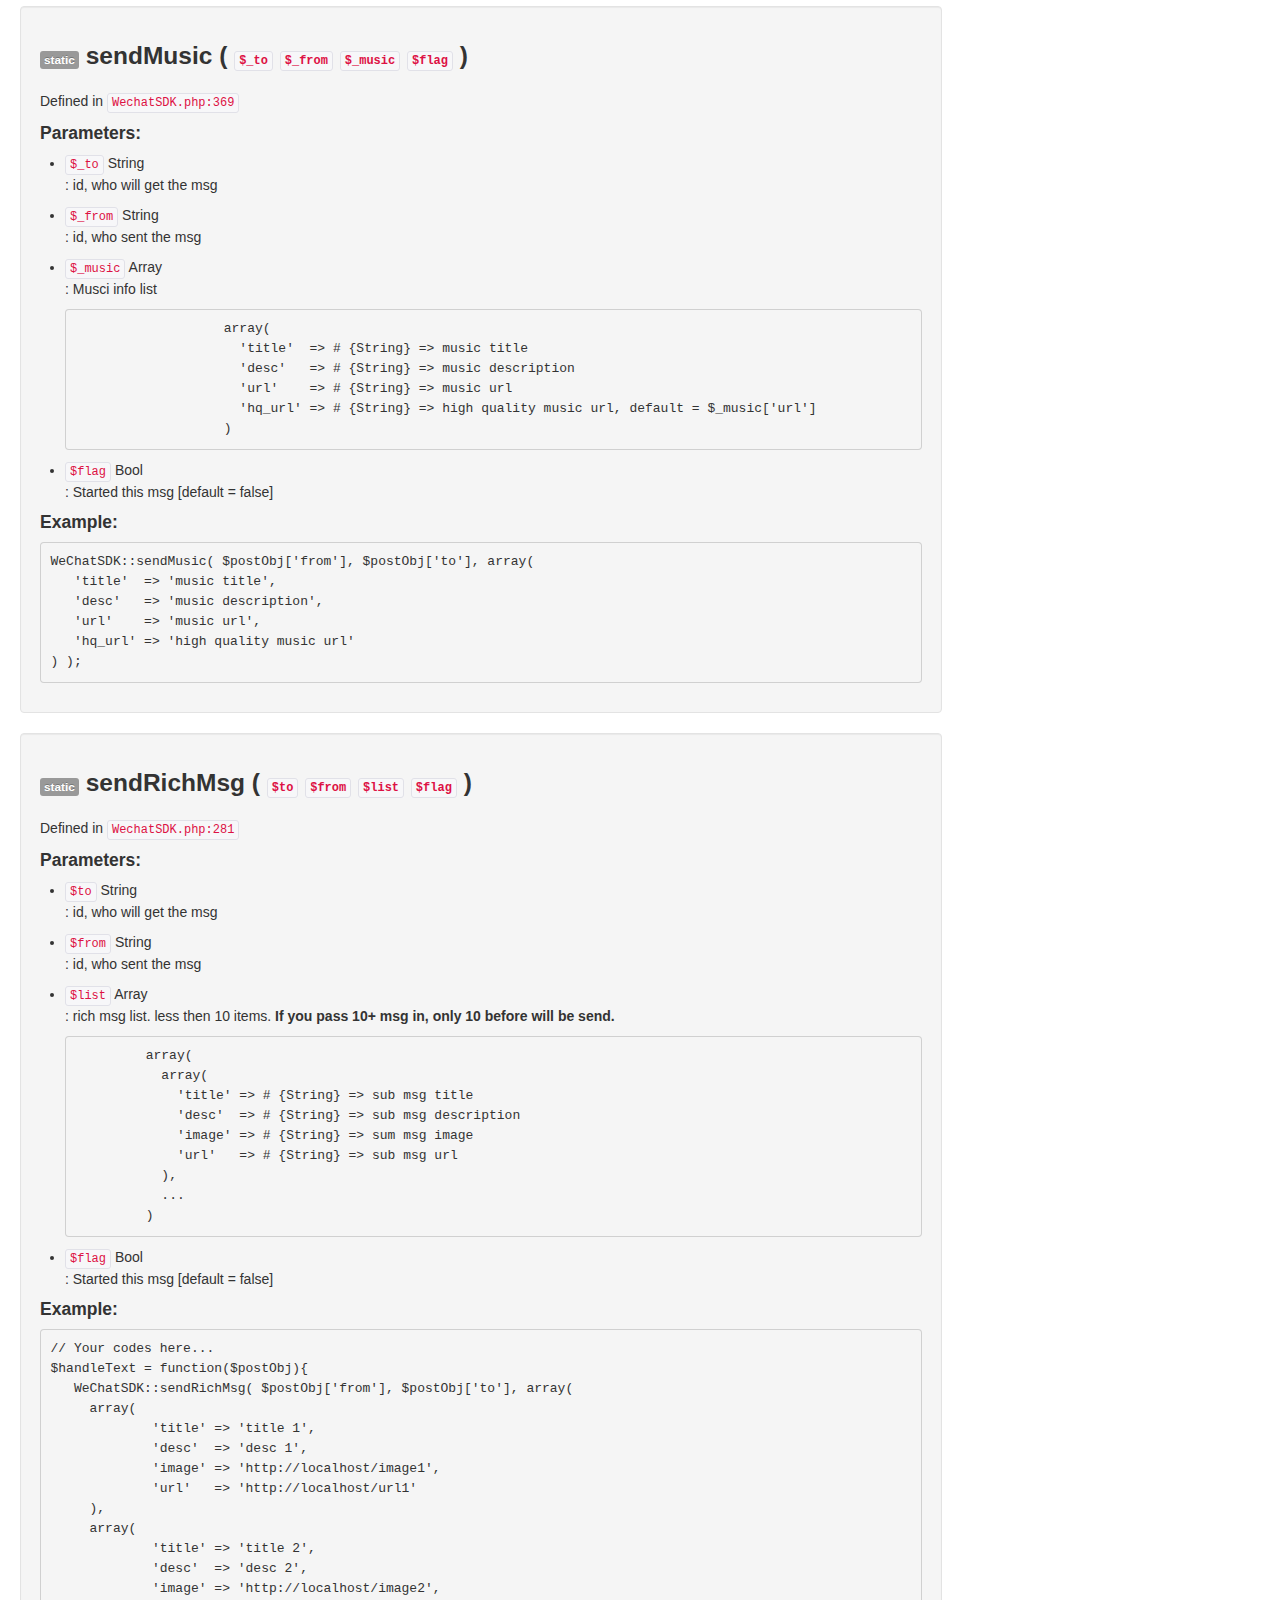
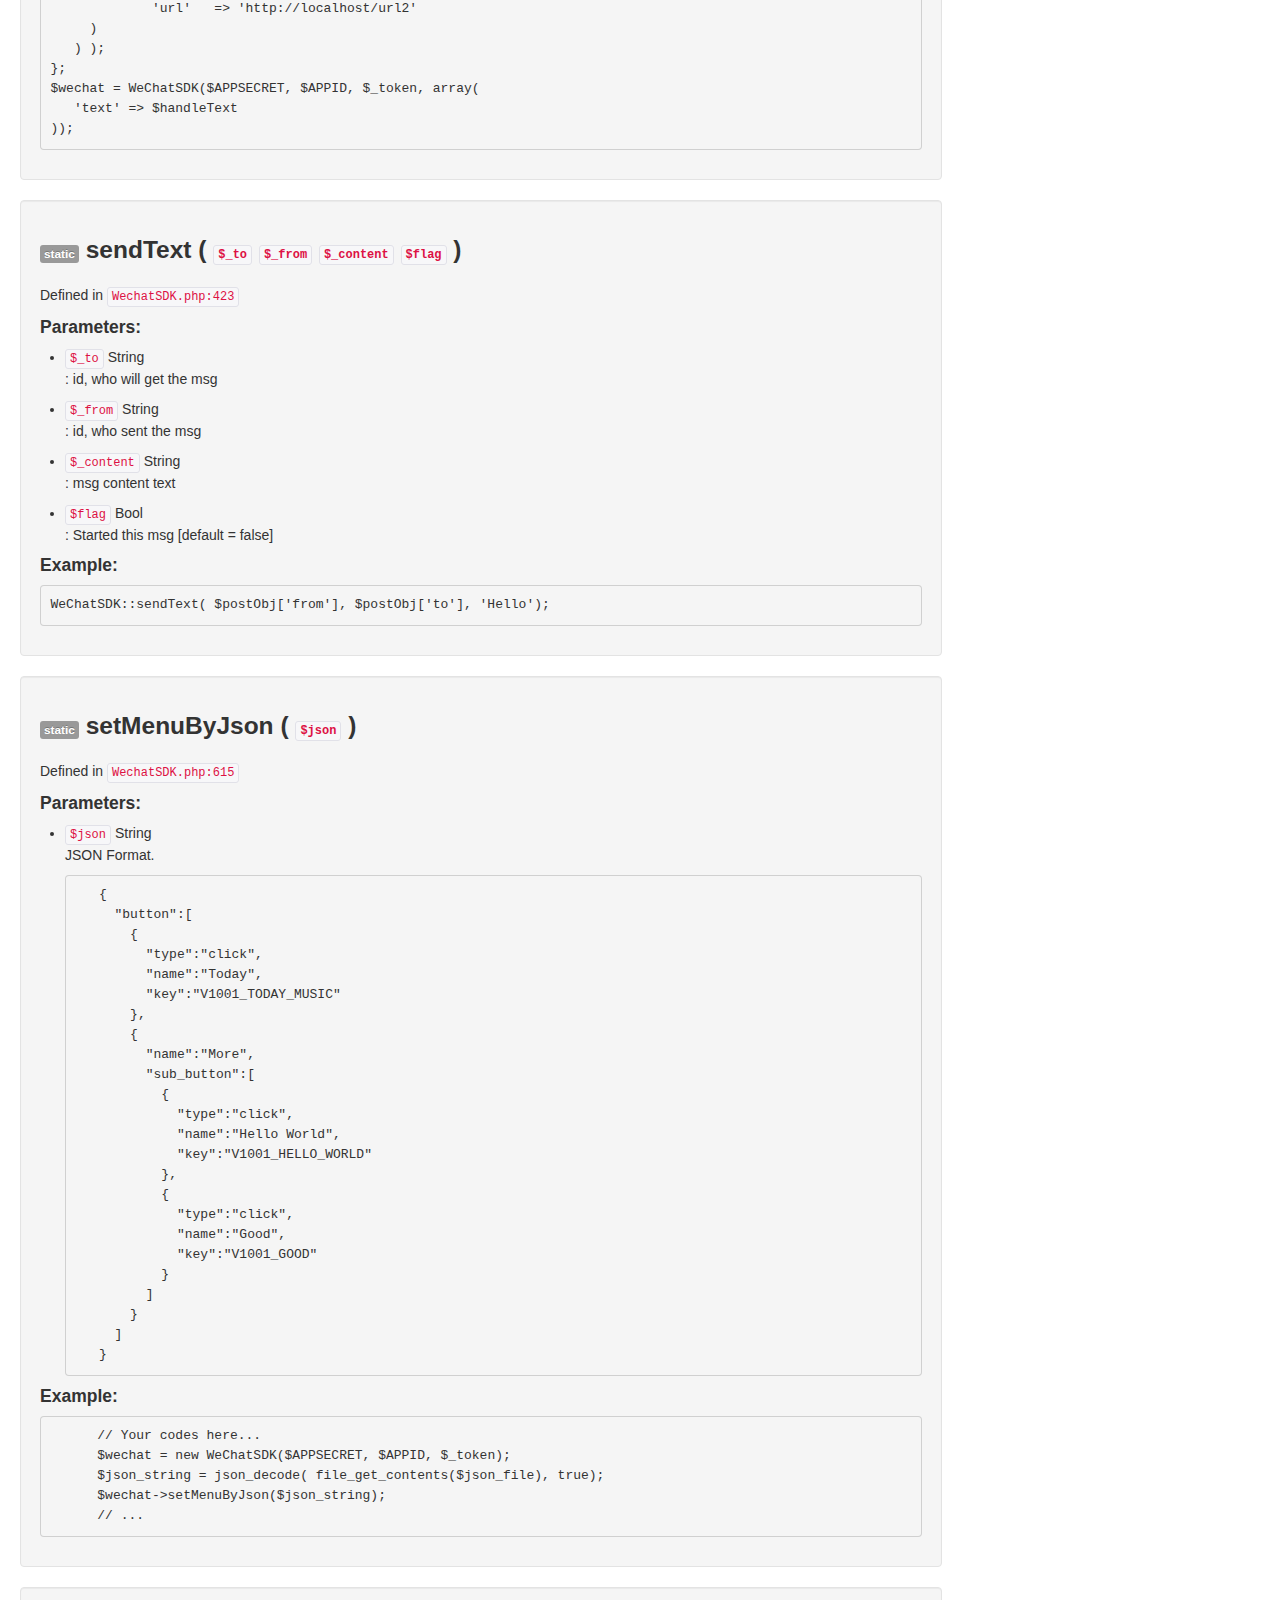
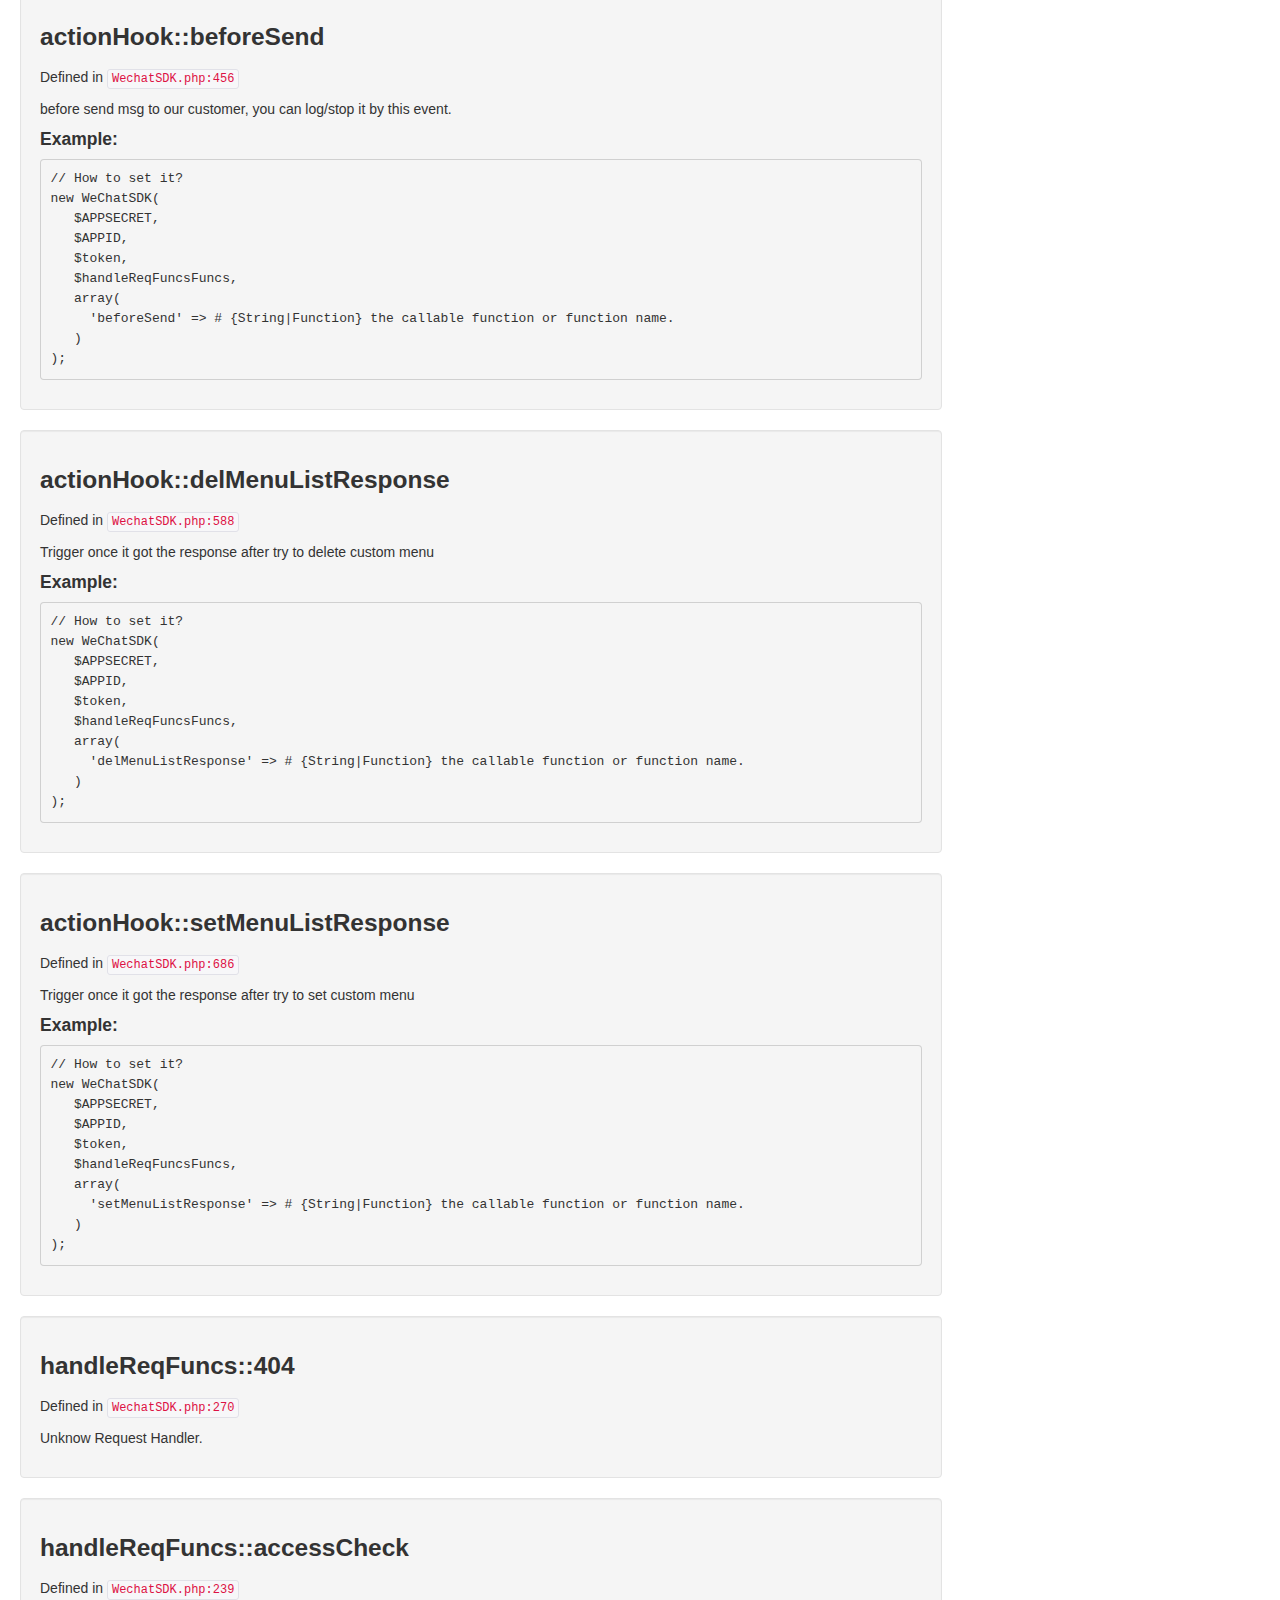
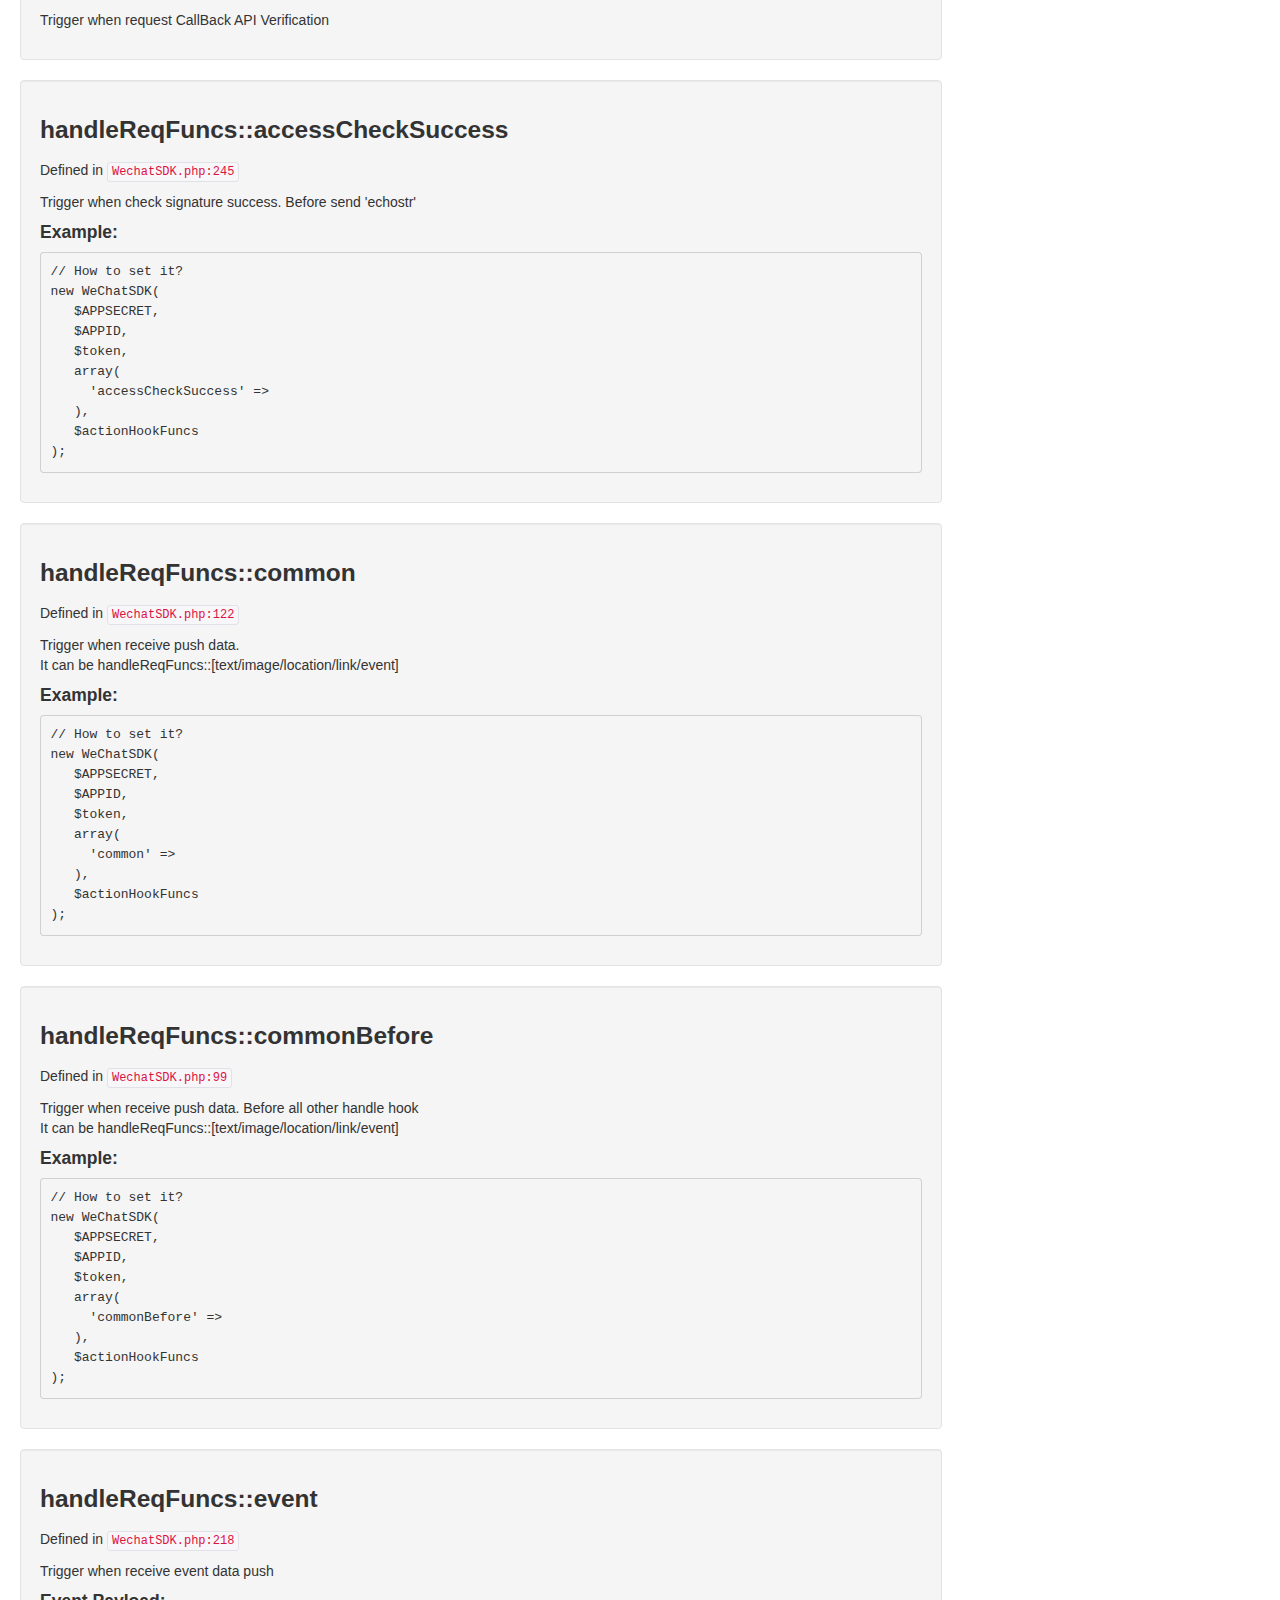
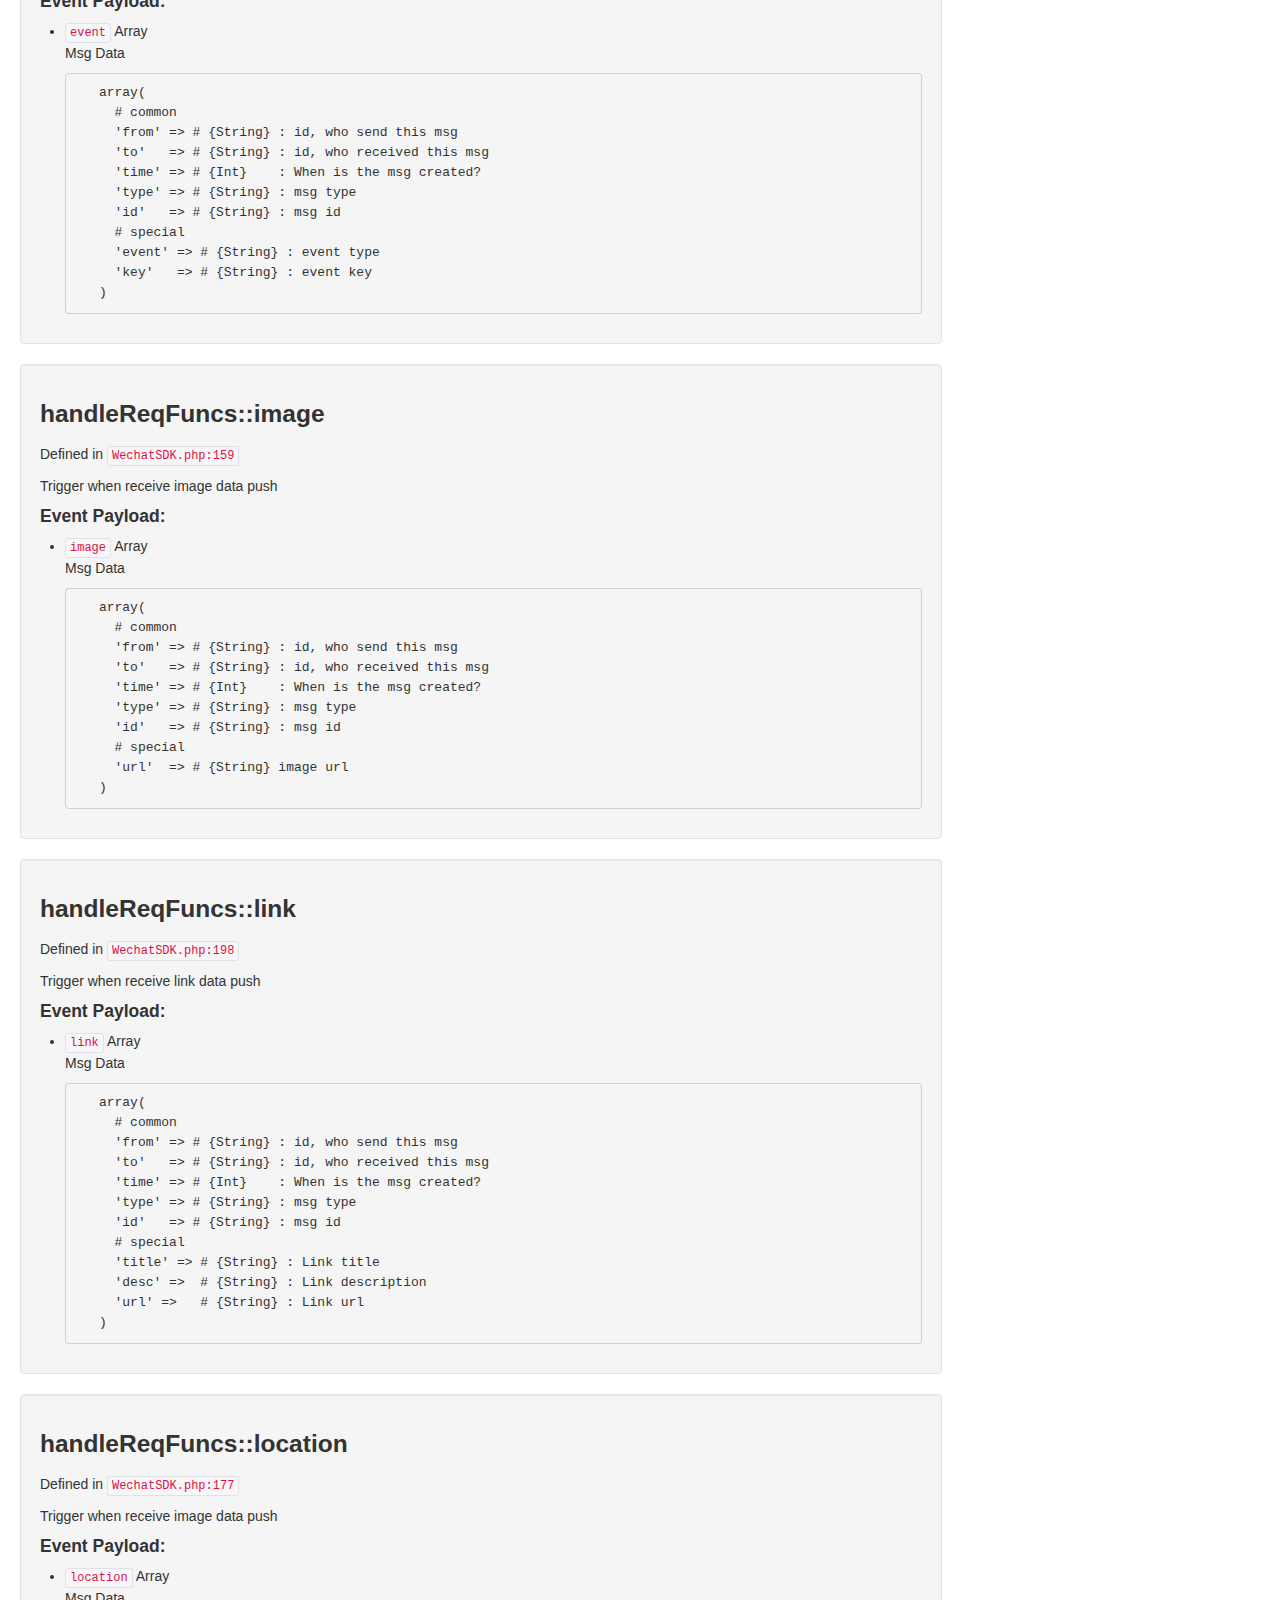
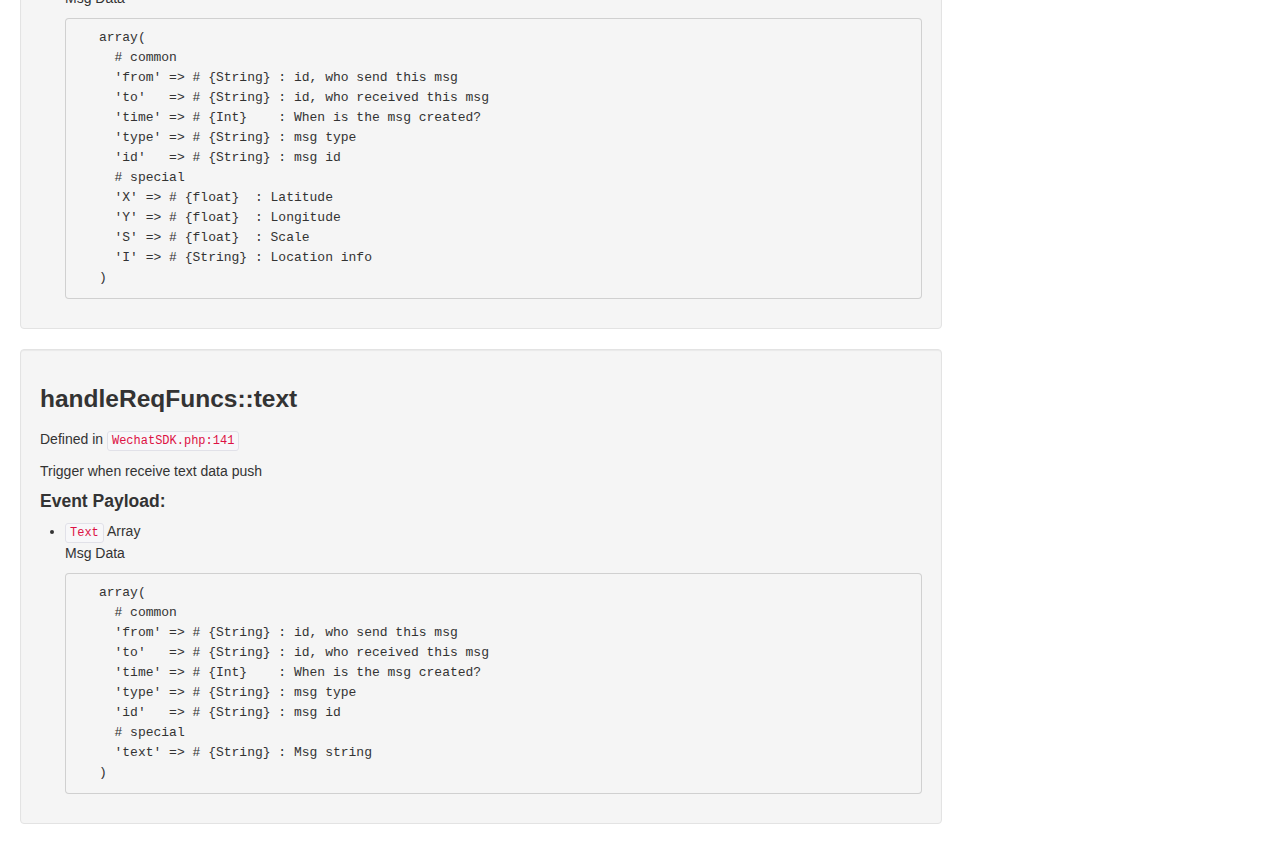
==== commit 1463fc7b: "add logs & description" ====
--- a/WeChatSDK/doc/classes/WeChatSDK.html
+++ b/WeChatSDK/doc/classes/WeChatSDK.html
@@ -1,389 +1,97 @@
 <!DOCTYPE html>
-<html lang="en">
-<head>
+<html>
+  <head>
     <meta charset="utf-8">
     <title>WeChatSDK - WeChatSDK</title>
-    <link rel="stylesheet" href="http:&#x2F;&#x2F;yui.yahooapis.com&#x2F;3.5.1&#x2F;build&#x2F;cssgrids&#x2F;cssgrids-min.css">
-    <link rel="stylesheet" href="..&#x2F;assets/vendor/prettify/prettify-min.css">
-    <link rel="stylesheet" href="..&#x2F;assets/css/main.css" id="site_styles">
-    <link rel="shortcut icon" type="image/png" href="..&#x2F;assets/favicon.png">
-    <script src="http:&#x2F;&#x2F;yui.yahooapis.com&#x2F;combo?3.5.1&#x2F;build&#x2F;yui&#x2F;yui-min.js"></script>
-</head>
-<body class="yui3-skin-sam">
-
-<div id="doc">
-    <div id="hd" class="yui3-g header">
-        <div class="yui3-u-3-4">
-            
-                <h1><img src="http:&#x2F;&#x2F;admin.wechat.com&#x2F;en_US&#x2F;htmledition&#x2F;images&#x2F;logo.png" title="WeChatSDK"></h1>
-            
-        </div>
-        <div class="yui3-u-1-4 version">
-            <em>API Docs for: 0.5</em>
-        </div>
-    </div>
-    <div id="bd" class="yui3-g">
-
-        <div class="yui3-u-1-4">
-            <div id="docs-sidebar" class="sidebar apidocs">
-                <div id="api-list">
-    <h2 class="off-left">APIs</h2>
-    <div id="api-tabview" class="tabview">
-        <ul class="tabs">
-            <li><a href="#api-classes">Classes</a></li>
-            <li><a href="#api-modules">Modules</a></li>
-        </ul>
-
-        <div id="api-tabview-filter">
-            <input type="search" id="api-filter" placeholder="Type to filter APIs">
-        </div>
-
-        <div id="api-tabview-panel">
-            <ul id="api-classes" class="apis classes">
-            
-                <li><a href="..&#x2F;classes/WeChatSDK.html">WeChatSDK</a></li>
-            
-            </ul>
-
-            <ul id="api-modules" class="apis modules">
-            
-            </ul>
-        </div>
-    </div>
-</div>
-
-            </div>
-        </div>
-        <div class="yui3-u-3-4">
-                <div id="api-options">
-        Show:
-        <label for="api-show-inherited">
-            <input type="checkbox" id="api-show-inherited" checked>
-            Inherited
-        </label>
-
-        <label for="api-show-protected">
-            <input type="checkbox" id="api-show-protected">
-            Protected
-        </label>
-
-        <label for="api-show-private">
-            <input type="checkbox" id="api-show-private">
-            Private
-        </label>
-        <label for="api-show-deprecated">
-            <input type="checkbox" id="api-show-deprecated">
-            Deprecated
-        </label>
-
-    </div>
-
-
-            <div class="apidocs">
-                <div id="docs-main">
-                    <div class="content">
-                        <h1>WeChatSDK Class</h1>
-<div class="box meta">
-    
-
-    
-
-    
-        <div class="foundat">
-            Defined in: <a href="..&#x2F;files&#x2F;WeChatSDK.php.html#l8"><code>WeChatSDK.php:8</code></a>
-        </div>
-    
-
-    
-
-    
-</div>
-
-
-
-<div class="box intro">
-    <p>WeChat Callback API SDK</p>
-</div>
-
-
-
-<div id="classdocs" class="tabview">
-    <ul class="api-class-tabs">
-        <li class="api-class-tab index"><a href="#index">Index</a></li>
-
-        
-            <li class="api-class-tab methods"><a href="#methods">Methods</a></li>
-        
-        
-        
-        
-            <li class="api-class-tab events"><a href="#events">Events</a></li>
+    <link rel="stylesheet" href="..&#x2F;assets/css/bootstrap.min.css" />
+    <link rel="stylesheet" href="..&#x2F;assets/css/bootstrap-responsive.min.css" />
+  </head>
+  <body>
+
+    <div class="container-fluid">
+      <div id="header">
+        <h1 class="logo">
+          <a href="..&#x2F;index.html">
+            <img src="http:&#x2F;&#x2F;admin.wechat.com&#x2F;en_US&#x2F;htmledition&#x2F;images&#x2F;logo.png" title="WeChatSDK"/>
+          </a></h1>
+        <div class="version">
+          <em>API Docs for: 0.5</em>
+        </div>
+      </div>
+
+      <div class="row-fluid">
+        <div id="main" class="span9"> <div class="content"><!-- vim:set filetype=html: -->
+<h2>Class WeChatSDK</h2>
+
+
+
+<span class="foundat">Class defined in: <a href="..&#x2F;files&#x2F;WechatSDK.php.html#l8"><code>WechatSDK.php:8</code></a></span>
+<div class="intro"><p>WeChat Callback API SDK</p></div>
+
+
+
+<div id="classdocs">
+    <ul>
+        
+        <li><a href="#methods">Methods</a></li>
+        
+        
+        
+        
+        <li><a href="#events">Events</a></li>
         
     </ul>
-
     <div>
-        <div id="index" class="api-class-tabpanel index">
-            <h2 class="off-left">Item Index</h2>
-
-            
-                <div class="index-section methods">
-                    <h3>Methods</h3>
-
-                    <ul class="index-list methods">
-                        
-                            <li class="index-item method">
-                                <a href="#method___construct">__construct</a>
-
-                                
-                                
-                            </li>
-                        
-                            <li class="index-item method">
-                                <a href="#method_accessDataPush">accessDataPush</a>
-
-                                
-                                
-                            </li>
-                        
-                            <li class="index-item method">
-                                <a href="#method_delMenuList">delMenuList</a>
-
-                                
-                                    <span class="flag static">static</span>
-                                
-                                
-                            </li>
-                        
-                            <li class="index-item method">
-                                <a href="#method_get">get</a>
-
-                                
-                                    <span class="flag static">static</span>
-                                
-                                
-                            </li>
-                        
-                            <li class="index-item method">
-                                <a href="#method_getMenuList">getMenuList</a>
-
-                                
-                                    <span class="flag static">static</span>
-                                
-                                
-                            </li>
-                        
-                            <li class="index-item method">
-                                <a href="#method_post">post</a>
-
-                                
-                                    <span class="flag static">static</span>
-                                
-                                
-                            </li>
-                        
-                            <li class="index-item method">
-                                <a href="#method_sendMusic">sendMusic</a>
-
-                                
-                                    <span class="flag static">static</span>
-                                
-                                
-                            </li>
-                        
-                            <li class="index-item method">
-                                <a href="#method_sendRichMsg">sendRichMsg</a>
-
-                                
-                                    <span class="flag static">static</span>
-                                
-                                
-                            </li>
-                        
-                            <li class="index-item method">
-                                <a href="#method_sendText">sendText</a>
-
-                                
-                                    <span class="flag static">static</span>
-                                
-                                
-                            </li>
-                        
-                            <li class="index-item method">
-                                <a href="#method_setMenuByJson">setMenuByJson</a>
-
-                                
-                                    <span class="flag static">static</span>
-                                
-                                
-                            </li>
-                        
-                    </ul>
-                </div>
-            
-
-            
-
-            
-
-            
-                <div class="index-section events">
-                    <h3>Events</h3>
-
-                    <ul class="index-list events">
-                        
-                            <li class="index-item event">
-                                <a href="#event_actionHook::beforeSend">actionHook::beforeSend</a>
-
-                                
-                                
-                            </li>
-                        
-                            <li class="index-item event">
-                                <a href="#event_actionHook::delMenuListResponse">actionHook::delMenuListResponse</a>
-
-                                
-                                
-                            </li>
-                        
-                            <li class="index-item event">
-                                <a href="#event_actionHook::setMenuListResponse">actionHook::setMenuListResponse</a>
-
-                                
-                                
-                            </li>
-                        
-                            <li class="index-item event">
-                                <a href="#event_handleReqFuncs::404">handleReqFuncs::404</a>
-
-                                
-                                
-                            </li>
-                        
-                            <li class="index-item event">
-                                <a href="#event_handleReqFuncs::accessCheck">handleReqFuncs::accessCheck</a>
-
-                                
-                                
-                            </li>
-                        
-                            <li class="index-item event">
-                                <a href="#event_handleReqFuncs::accessCheckSuccess">handleReqFuncs::accessCheckSuccess</a>
-
-                                
-                                
-                            </li>
-                        
-                            <li class="index-item event">
-                                <a href="#event_handleReqFuncs::common">handleReqFuncs::common</a>
-
-                                
-                                
-                            </li>
-                        
-                            <li class="index-item event">
-                                <a href="#event_handleReqFuncs::commonBefore">handleReqFuncs::commonBefore</a>
-
-                                
-                                
-                            </li>
-                        
-                            <li class="index-item event">
-                                <a href="#event_handleReqFuncs::event">handleReqFuncs::event</a>
-
-                                
-                                
-                            </li>
-                        
-                            <li class="index-item event">
-                                <a href="#event_handleReqFuncs::image">handleReqFuncs::image</a>
-
-                                
-                                
-                            </li>
-                        
-                            <li class="index-item event">
-                                <a href="#event_handleReqFuncs::link">handleReqFuncs::link</a>
-
-                                
-                                
-                            </li>
-                        
-                            <li class="index-item event">
-                                <a href="#event_handleReqFuncs::location">handleReqFuncs::location</a>
-
-                                
-                                
-                            </li>
-                        
-                            <li class="index-item event">
-                                <a href="#event_handleReqFuncs::text">handleReqFuncs::text</a>
-
-                                
-                                
-                            </li>
-                        
-                    </ul>
-                </div>
-            
-        </div>
-
-        
-            <div id="methods" class="api-class-tabpanel">
-                <h2 class="off-left">Methods</h2>
-
-                
-                    <div id="method___construct" class="method item">
-    <h3 class="name"><code>__construct</code></h3>
-
-    
-        <div class="args">
-            <span class="paren">(</span><ul class="args-list inline commas">
-            
-                <li class="arg">
+        
+            <div id="methods">
+            
+                <!-- vim:set filetype=html: -->
+<div id="methods___construct" class="well method item">
+  <h3 class="name">
+    
+
+    
+
+    
+
+    
+
+    
+
+    
+    
+    
+
+    __construct
+
+    
+        <span class="args">
+            <span class="paren">(</span>
+            
                     
                         <code>$APPSECRET</code>
                     
-                </li>
-            
-                <li class="arg">
+            
                     
                         <code>$APPID</code>
                     
-                </li>
-            
-                <li class="arg">
+            
                     
                         <code>$_token</code>
                     
-                </li>
-            
-                <li class="arg">
+            
                     
                         <code>$_handleReqFuncs</code>
                     
-                </li>
-            
-                <li class="arg">
+            
                     
                         <code>$_actionHookFuncs</code>
                     
-                </li>
-            
-            </ul><span class="paren">)</span>
-        </div>
-    
-
-    
-
-    
-
-    
-
-    
-
-    
-
-    
+            
+            <span class="paren">)</span>
+        </span>
+    
+  </h3>
 
     
 
@@ -398,7 +106,7 @@
             
         
         
-        <a href="..&#x2F;files&#x2F;WeChatSDK.php.html#l24"><code>WeChatSDK.php:24</code></a>
+        <a href="..&#x2F;files&#x2F;WechatSDK.php.html#l24"><code>WechatSDK.php:24</code></a>
         
         </p>
 
@@ -534,25 +242,31 @@
     
 </div>
 
-                
-                    <div id="method_accessDataPush" class="method item">
-    <h3 class="name"><code>accessDataPush</code></h3>
+
+            
+                <!-- vim:set filetype=html: -->
+<div id="methods_accessDataPush" class="well method item">
+  <h3 class="name">
+    
+
+    
+
+    
+
+    
+
+    
+
+    
+    
+    
+
+    accessDataPush
 
     
         <span class="paren">()</span>
     
-
-    
-
-    
-
-    
-
-    
-
-    
-
-    
+  </h3>
 
     
 
@@ -567,7 +281,7 @@
             
         
         
-        <a href="..&#x2F;files&#x2F;WeChatSDK.php.html#l74"><code>WeChatSDK.php:74</code></a>
+        <a href="..&#x2F;files&#x2F;WechatSDK.php.html#l74"><code>WechatSDK.php:74</code></a>
         
         </p>
 
@@ -603,31 +317,37 @@
     
 </div>
 
-                
-                    <div id="method_delMenuList" class="method item">
-    <h3 class="name"><code>delMenuList</code></h3>
+
+            
+                <!-- vim:set filetype=html: -->
+<div id="methods_delMenuList" class="well method item">
+  <h3 class="name">
+    
+
+    
+
+    
+
+    
+        <span class="label">static</span>
+    
+
+    
+
+    
+    
+    
+        <span class="label label-info">
+            Boolen
+        </span>
+    
+
+    delMenuList
 
     
         <span class="paren">()</span>
     
-
-    
-        <span class="returns-inline">
-            <span class="type">Boolen</span>
-        </span>
-    
-
-    
-
-    
-
-    
-
-    
-        <span class="flag static">static</span>
-    
-
-    
+  </h3>
 
     
 
@@ -642,7 +362,7 @@
             
         
         
-        <a href="..&#x2F;files&#x2F;WeChatSDK.php.html#l564"><code>WeChatSDK.php:564</code></a>
+        <a href="..&#x2F;files&#x2F;WechatSDK.php.html#l564"><code>WechatSDK.php:564</code></a>
         
         </p>
 
@@ -689,47 +409,49 @@
     
 </div>
 
-                
-                    <div id="method_get" class="method item">
-    <h3 class="name"><code>get</code></h3>
-
-    
-        <div class="args">
-            <span class="paren">(</span><ul class="args-list inline commas">
-            
-                <li class="arg">
+
+            
+                <!-- vim:set filetype=html: -->
+<div id="methods_get" class="well method item">
+  <h3 class="name">
+    
+
+    
+
+    
+
+    
+        <span class="label">static</span>
+    
+
+    
+
+    
+    
+    
+        <span class="label label-info">
+            String | Boolen
+        </span>
+    
+
+    get
+
+    
+        <span class="args">
+            <span class="paren">(</span>
+            
                     
                         <code>$url</code>
                     
-                </li>
-            
-                <li class="arg">
+            
                     
                         <code>$data</code>
                     
-                </li>
-            
-            </ul><span class="paren">)</span>
-        </div>
-    
-
-    
-        <span class="returns-inline">
-            <span class="type">String | Boolen</span>
+            
+            <span class="paren">)</span>
         </span>
     
-
-    
-
-    
-
-    
-
-    
-        <span class="flag static">static</span>
-    
-
-    
+  </h3>
 
     
 
@@ -744,7 +466,7 @@
             
         
         
-        <a href="..&#x2F;files&#x2F;WeChatSDK.php.html#l823"><code>WeChatSDK.php:823</code></a>
+        <a href="..&#x2F;files&#x2F;WechatSDK.php.html#l823"><code>WechatSDK.php:823</code></a>
         
         </p>
 
@@ -816,31 +538,37 @@
     
 </div>
 
-                
-                    <div id="method_getMenuList" class="method item">
-    <h3 class="name"><code>getMenuList</code></h3>
+
+            
+                <!-- vim:set filetype=html: -->
+<div id="methods_getMenuList" class="well method item">
+  <h3 class="name">
+    
+
+    
+
+    
+
+    
+        <span class="label">static</span>
+    
+
+    
+
+    
+    
+    
+        <span class="label label-info">
+            Array | Null
+        </span>
+    
+
+    getMenuList
 
     
         <span class="paren">()</span>
     
-
-    
-        <span class="returns-inline">
-            <span class="type">Array | Null</span>
-        </span>
-    
-
-    
-
-    
-
-    
-
-    
-        <span class="flag static">static</span>
-    
-
-    
+  </h3>
 
     
 
@@ -855,7 +583,7 @@
             
         
         
-        <a href="..&#x2F;files&#x2F;WeChatSDK.php.html#l539"><code>WeChatSDK.php:539</code></a>
+        <a href="..&#x2F;files&#x2F;WechatSDK.php.html#l539"><code>WechatSDK.php:539</code></a>
         
         </p>
 
@@ -902,47 +630,49 @@
     
 </div>
 
-                
-                    <div id="method_post" class="method item">
-    <h3 class="name"><code>post</code></h3>
-
-    
-        <div class="args">
-            <span class="paren">(</span><ul class="args-list inline commas">
-            
-                <li class="arg">
+
+            
+                <!-- vim:set filetype=html: -->
+<div id="methods_post" class="well method item">
+  <h3 class="name">
+    
+
+    
+
+    
+
+    
+        <span class="label">static</span>
+    
+
+    
+
+    
+    
+    
+        <span class="label label-info">
+            String | Boolen
+        </span>
+    
+
+    post
+
+    
+        <span class="args">
+            <span class="paren">(</span>
+            
                     
                         <code>$url</code>
                     
-                </li>
-            
-                <li class="arg">
+            
                     
                         <code>$data</code>
                     
-                </li>
-            
-            </ul><span class="paren">)</span>
-        </div>
-    
-
-    
-        <span class="returns-inline">
-            <span class="type">String | Boolen</span>
+            
+            <span class="paren">)</span>
         </span>
     
-
-    
-
-    
-
-    
-
-    
-        <span class="flag static">static</span>
-    
-
-    
+  </h3>
 
     
 
@@ -957,7 +687,7 @@
             
         
         
-        <a href="..&#x2F;files&#x2F;WeChatSDK.php.html#l785"><code>WeChatSDK.php:785</code></a>
+        <a href="..&#x2F;files&#x2F;WechatSDK.php.html#l785"><code>WechatSDK.php:785</code></a>
         
         </p>
 
@@ -1029,55 +759,53 @@
     
 </div>
 
-                
-                    <div id="method_sendMusic" class="method item">
-    <h3 class="name"><code>sendMusic</code></h3>
-
-    
-        <div class="args">
-            <span class="paren">(</span><ul class="args-list inline commas">
-            
-                <li class="arg">
+
+            
+                <!-- vim:set filetype=html: -->
+<div id="methods_sendMusic" class="well method item">
+  <h3 class="name">
+    
+
+    
+
+    
+
+    
+        <span class="label">static</span>
+    
+
+    
+
+    
+    
+    
+
+    sendMusic
+
+    
+        <span class="args">
+            <span class="paren">(</span>
+            
                     
                         <code>$_to</code>
                     
-                </li>
-            
-                <li class="arg">
+            
                     
                         <code>$_from</code>
                     
-                </li>
-            
-                <li class="arg">
+            
                     
                         <code>$_music</code>
                     
-                </li>
-            
-                <li class="arg">
+            
                     
                         <code>$flag</code>
                     
-                </li>
-            
-            </ul><span class="paren">)</span>
-        </div>
-    
-
-    
-
-    
-
-    
-
-    
-
-    
-        <span class="flag static">static</span>
-    
-
-    
+            
+            <span class="paren">)</span>
+        </span>
+    
+  </h3>
 
     
 
@@ -1092,7 +820,7 @@
             
         
         
-        <a href="..&#x2F;files&#x2F;WeChatSDK.php.html#l369"><code>WeChatSDK.php:369</code></a>
+        <a href="..&#x2F;files&#x2F;WechatSDK.php.html#l369"><code>WechatSDK.php:369</code></a>
         
         </p>
 
@@ -1205,55 +933,53 @@
     
 </div>
 
-                
-                    <div id="method_sendRichMsg" class="method item">
-    <h3 class="name"><code>sendRichMsg</code></h3>
-
-    
-        <div class="args">
-            <span class="paren">(</span><ul class="args-list inline commas">
-            
-                <li class="arg">
+
+            
+                <!-- vim:set filetype=html: -->
+<div id="methods_sendRichMsg" class="well method item">
+  <h3 class="name">
+    
+
+    
+
+    
+
+    
+        <span class="label">static</span>
+    
+
+    
+
+    
+    
+    
+
+    sendRichMsg
+
+    
+        <span class="args">
+            <span class="paren">(</span>
+            
                     
                         <code>$to</code>
                     
-                </li>
-            
-                <li class="arg">
+            
                     
                         <code>$from</code>
                     
-                </li>
-            
-                <li class="arg">
+            
                     
                         <code>$list</code>
                     
-                </li>
-            
-                <li class="arg">
+            
                     
                         <code>$flag</code>
                     
-                </li>
-            
-            </ul><span class="paren">)</span>
-        </div>
-    
-
-    
-
-    
-
-    
-
-    
-
-    
-        <span class="flag static">static</span>
-    
-
-    
+            
+            <span class="paren">)</span>
+        </span>
+    
+  </h3>
 
     
 
@@ -1268,7 +994,7 @@
             
         
         
-        <a href="..&#x2F;files&#x2F;WeChatSDK.php.html#l281"><code>WeChatSDK.php:281</code></a>
+        <a href="..&#x2F;files&#x2F;WechatSDK.php.html#l281"><code>WechatSDK.php:281</code></a>
         
         </p>
 
@@ -1399,55 +1125,53 @@
     
 </div>
 
-                
-                    <div id="method_sendText" class="method item">
-    <h3 class="name"><code>sendText</code></h3>
-
-    
-        <div class="args">
-            <span class="paren">(</span><ul class="args-list inline commas">
-            
-                <li class="arg">
+
+            
+                <!-- vim:set filetype=html: -->
+<div id="methods_sendText" class="well method item">
+  <h3 class="name">
+    
+
+    
+
+    
+
+    
+        <span class="label">static</span>
+    
+
+    
+
+    
+    
+    
+
+    sendText
+
+    
+        <span class="args">
+            <span class="paren">(</span>
+            
                     
                         <code>$_to</code>
                     
-                </li>
-            
-                <li class="arg">
+            
                     
                         <code>$_from</code>
                     
-                </li>
-            
-                <li class="arg">
+            
                     
                         <code>$_content</code>
                     
-                </li>
-            
-                <li class="arg">
+            
                     
                         <code>$flag</code>
                     
-                </li>
-            
-            </ul><span class="paren">)</span>
-        </div>
-    
-
-    
-
-    
-
-    
-
-    
-
-    
-        <span class="flag static">static</span>
-    
-
-    
+            
+            <span class="paren">)</span>
+        </span>
+    
+  </h3>
 
     
 
@@ -1462,7 +1186,7 @@
             
         
         
-        <a href="..&#x2F;files&#x2F;WeChatSDK.php.html#l423"><code>WeChatSDK.php:423</code></a>
+        <a href="..&#x2F;files&#x2F;WechatSDK.php.html#l423"><code>WechatSDK.php:423</code></a>
         
         </p>
 
@@ -1561,37 +1285,41 @@
     
 </div>
 
-                
-                    <div id="method_setMenuByJson" class="method item">
-    <h3 class="name"><code>setMenuByJson</code></h3>
-
-    
-        <div class="args">
-            <span class="paren">(</span><ul class="args-list inline commas">
-            
-                <li class="arg">
+
+            
+                <!-- vim:set filetype=html: -->
+<div id="methods_setMenuByJson" class="well method item">
+  <h3 class="name">
+    
+
+    
+
+    
+
+    
+        <span class="label">static</span>
+    
+
+    
+
+    
+    
+    
+
+    setMenuByJson
+
+    
+        <span class="args">
+            <span class="paren">(</span>
+            
                     
                         <code>$json</code>
                     
-                </li>
-            
-            </ul><span class="paren">)</span>
-        </div>
-    
-
-    
-
-    
-
-    
-
-    
-
-    
-        <span class="flag static">static</span>
-    
-
-    
+            
+            <span class="paren">)</span>
+        </span>
+    
+  </h3>
 
     
 
@@ -1606,7 +1334,7 @@
             
         
         
-        <a href="..&#x2F;files&#x2F;WeChatSDK.php.html#l615"><code>WeChatSDK.php:615</code></a>
+        <a href="..&#x2F;files&#x2F;WechatSDK.php.html#l615"><code>WechatSDK.php:615</code></a>
         
         </p>
 
@@ -1691,31 +1419,34 @@
     
 </div>
 
-                
+
+            
             </div>
         
-
-        
-
-        
-
-        
-            <div id="events" class="api-class-tabpanel">
-                <h2 class="off-left">Events</h2>
-
-                
-                    <div id="event_actionHook::beforeSend" class="events item">
-    <h3 class="name"><code>actionHook::beforeSend</code></h3>
+        
+        
+        
+            <div id="events">
+            
+                <!-- vim:set filetype=html: -->
+<div id="events_actionHook::beforeSend" class="well events item">
+  <h3 class="name">
+    
+
+    
+
+    
+
+    
+
+    
+
+    
+
+    actionHook::beforeSend
+  </h3>
     <span class="type"></span>
 
-    
-
-    
-
-    
-
-    
-
     <div class="meta">
         
             
@@ -1727,7 +1458,7 @@
             
         
         
-        <a href="..&#x2F;files&#x2F;WeChatSDK.php.html#l456"><code>WeChatSDK.php:456</code></a>
+        <a href="..&#x2F;files&#x2F;WechatSDK.php.html#l456"><code>WechatSDK.php:456</code></a>
         
         </p>
 
@@ -1765,19 +1496,27 @@
     
 </div>
 
-                
-                    <div id="event_actionHook::delMenuListResponse" class="events item">
-    <h3 class="name"><code>actionHook::delMenuListResponse</code></h3>
+
+            
+                <!-- vim:set filetype=html: -->
+<div id="events_actionHook::delMenuListResponse" class="well events item">
+  <h3 class="name">
+    
+
+    
+
+    
+
+    
+
+    
+
+    
+
+    actionHook::delMenuListResponse
+  </h3>
     <span class="type"></span>
 
-    
-
-    
-
-    
-
-    
-
     <div class="meta">
         
             
@@ -1789,7 +1528,7 @@
             
         
         
-        <a href="..&#x2F;files&#x2F;WeChatSDK.php.html#l588"><code>WeChatSDK.php:588</code></a>
+        <a href="..&#x2F;files&#x2F;WechatSDK.php.html#l588"><code>WechatSDK.php:588</code></a>
         
         </p>
 
@@ -1827,19 +1566,27 @@
     
 </div>
 
-                
-                    <div id="event_actionHook::setMenuListResponse" class="events item">
-    <h3 class="name"><code>actionHook::setMenuListResponse</code></h3>
+
+            
+                <!-- vim:set filetype=html: -->
+<div id="events_actionHook::setMenuListResponse" class="well events item">
+  <h3 class="name">
+    
+
+    
+
+    
+
+    
+
+    
+
+    
+
+    actionHook::setMenuListResponse
+  </h3>
     <span class="type"></span>
 
-    
-
-    
-
-    
-
-    
-
     <div class="meta">
         
             
@@ -1851,7 +1598,7 @@
             
         
         
-        <a href="..&#x2F;files&#x2F;WeChatSDK.php.html#l686"><code>WeChatSDK.php:686</code></a>
+        <a href="..&#x2F;files&#x2F;WechatSDK.php.html#l686"><code>WechatSDK.php:686</code></a>
         
         </p>
 
@@ -1889,19 +1636,27 @@
     
 </div>
 
-                
-                    <div id="event_handleReqFuncs::404" class="events item">
-    <h3 class="name"><code>handleReqFuncs::404</code></h3>
+
+            
+                <!-- vim:set filetype=html: -->
+<div id="events_handleReqFuncs::404" class="well events item">
+  <h3 class="name">
+    
+
+    
+
+    
+
+    
+
+    
+
+    
+
+    handleReqFuncs::404
+  </h3>
     <span class="type"></span>
 
-    
-
-    
-
-    
-
-    
-
     <div class="meta">
         
             
@@ -1913,7 +1668,7 @@
             
         
         
-        <a href="..&#x2F;files&#x2F;WeChatSDK.php.html#l270"><code>WeChatSDK.php:270</code></a>
+        <a href="..&#x2F;files&#x2F;WechatSDK.php.html#l270"><code>WechatSDK.php:270</code></a>
         
         </p>
 
@@ -1932,19 +1687,27 @@
     
 </div>
 
-                
-                    <div id="event_handleReqFuncs::accessCheck" class="events item">
-    <h3 class="name"><code>handleReqFuncs::accessCheck</code></h3>
+
+            
+                <!-- vim:set filetype=html: -->
+<div id="events_handleReqFuncs::accessCheck" class="well events item">
+  <h3 class="name">
+    
+
+    
+
+    
+
+    
+
+    
+
+    
+
+    handleReqFuncs::accessCheck
+  </h3>
     <span class="type"></span>
 
-    
-
-    
-
-    
-
-    
-
     <div class="meta">
         
             
@@ -1956,7 +1719,7 @@
             
         
         
-        <a href="..&#x2F;files&#x2F;WeChatSDK.php.html#l239"><code>WeChatSDK.php:239</code></a>
+        <a href="..&#x2F;files&#x2F;WechatSDK.php.html#l239"><code>WechatSDK.php:239</code></a>
         
         </p>
 
@@ -1975,19 +1738,27 @@
     
 </div>
 
-                
-                    <div id="event_handleReqFuncs::accessCheckSuccess" class="events item">
-    <h3 class="name"><code>handleReqFuncs::accessCheckSuccess</code></h3>
+
+            
+                <!-- vim:set filetype=html: -->
+<div id="events_handleReqFuncs::accessCheckSuccess" class="well events item">
+  <h3 class="name">
+    
+
+    
+
+    
+
+    
+
+    
+
+    
+
+    handleReqFuncs::accessCheckSuccess
+  </h3>
     <span class="type"></span>
 
-    
-
-    
-
-    
-
-    
-
     <div class="meta">
         
             
@@ -1999,7 +1770,7 @@
             
         
         
-        <a href="..&#x2F;files&#x2F;WeChatSDK.php.html#l245"><code>WeChatSDK.php:245</code></a>
+        <a href="..&#x2F;files&#x2F;WechatSDK.php.html#l245"><code>WechatSDK.php:245</code></a>
         
         </p>
 
@@ -2037,19 +1808,27 @@
     
 </div>
 
-                
-                    <div id="event_handleReqFuncs::common" class="events item">
-    <h3 class="name"><code>handleReqFuncs::common</code></h3>
+
+            
+                <!-- vim:set filetype=html: -->
+<div id="events_handleReqFuncs::common" class="well events item">
+  <h3 class="name">
+    
+
+    
+
+    
+
+    
+
+    
+
+    
+
+    handleReqFuncs::common
+  </h3>
     <span class="type"></span>
 
-    
-
-    
-
-    
-
-    
-
     <div class="meta">
         
             
@@ -2061,7 +1840,7 @@
             
         
         
-        <a href="..&#x2F;files&#x2F;WeChatSDK.php.html#l122"><code>WeChatSDK.php:122</code></a>
+        <a href="..&#x2F;files&#x2F;WechatSDK.php.html#l122"><code>WechatSDK.php:122</code></a>
         
         </p>
 
@@ -2100,19 +1879,27 @@
     
 </div>
 
-                
-                    <div id="event_handleReqFuncs::commonBefore" class="events item">
-    <h3 class="name"><code>handleReqFuncs::commonBefore</code></h3>
+
+            
+                <!-- vim:set filetype=html: -->
+<div id="events_handleReqFuncs::commonBefore" class="well events item">
+  <h3 class="name">
+    
+
+    
+
+    
+
+    
+
+    
+
+    
+
+    handleReqFuncs::commonBefore
+  </h3>
     <span class="type"></span>
 
-    
-
-    
-
-    
-
-    
-
     <div class="meta">
         
             
@@ -2124,7 +1911,7 @@
             
         
         
-        <a href="..&#x2F;files&#x2F;WeChatSDK.php.html#l99"><code>WeChatSDK.php:99</code></a>
+        <a href="..&#x2F;files&#x2F;WechatSDK.php.html#l99"><code>WechatSDK.php:99</code></a>
         
         </p>
 
@@ -2163,19 +1950,27 @@
     
 </div>
 
-                
-                    <div id="event_handleReqFuncs::event" class="events item">
-    <h3 class="name"><code>handleReqFuncs::event</code></h3>
+
+            
+                <!-- vim:set filetype=html: -->
+<div id="events_handleReqFuncs::event" class="well events item">
+  <h3 class="name">
+    
+
+    
+
+    
+
+    
+
+    
+
+    
+
+    handleReqFuncs::event
+  </h3>
     <span class="type"></span>
 
-    
-
-    
-
-    
-
-    
-
     <div class="meta">
         
             
@@ -2187,7 +1982,7 @@
             
         
         
-        <a href="..&#x2F;files&#x2F;WeChatSDK.php.html#l218"><code>WeChatSDK.php:218</code></a>
+        <a href="..&#x2F;files&#x2F;WechatSDK.php.html#l218"><code>WechatSDK.php:218</code></a>
         
         </p>
 
@@ -2243,19 +2038,27 @@
     
 </div>
 
-                
-                    <div id="event_handleReqFuncs::image" class="events item">
-    <h3 class="name"><code>handleReqFuncs::image</code></h3>
+
+            
+                <!-- vim:set filetype=html: -->
+<div id="events_handleReqFuncs::image" class="well events item">
+  <h3 class="name">
+    
+
+    
+
+    
+
+    
+
+    
+
+    
+
+    handleReqFuncs::image
+  </h3>
     <span class="type"></span>
 
-    
-
-    
-
-    
-
-    
-
     <div class="meta">
         
             
@@ -2267,7 +2070,7 @@
             
         
         
-        <a href="..&#x2F;files&#x2F;WeChatSDK.php.html#l159"><code>WeChatSDK.php:159</code></a>
+        <a href="..&#x2F;files&#x2F;WechatSDK.php.html#l159"><code>WechatSDK.php:159</code></a>
         
         </p>
 
@@ -2322,19 +2125,27 @@
     
 </div>
 
-                
-                    <div id="event_handleReqFuncs::link" class="events item">
-    <h3 class="name"><code>handleReqFuncs::link</code></h3>
+
+            
+                <!-- vim:set filetype=html: -->
+<div id="events_handleReqFuncs::link" class="well events item">
+  <h3 class="name">
+    
+
+    
+
+    
+
+    
+
+    
+
+    
+
+    handleReqFuncs::link
+  </h3>
     <span class="type"></span>
 
-    
-
-    
-
-    
-
-    
-
     <div class="meta">
         
             
@@ -2346,7 +2157,7 @@
             
         
         
-        <a href="..&#x2F;files&#x2F;WeChatSDK.php.html#l198"><code>WeChatSDK.php:198</code></a>
+        <a href="..&#x2F;files&#x2F;WechatSDK.php.html#l198"><code>WechatSDK.php:198</code></a>
         
         </p>
 
@@ -2403,19 +2214,27 @@
     
 </div>
 
-                
-                    <div id="event_handleReqFuncs::location" class="events item">
-    <h3 class="name"><code>handleReqFuncs::location</code></h3>
+
+            
+                <!-- vim:set filetype=html: -->
+<div id="events_handleReqFuncs::location" class="well events item">
+  <h3 class="name">
+    
+
+    
+
+    
+
+    
+
+    
+
+    
+
+    handleReqFuncs::location
+  </h3>
     <span class="type"></span>
 
-    
-
-    
-
-    
-
-    
-
     <div class="meta">
         
             
@@ -2427,7 +2246,7 @@
             
         
         
-        <a href="..&#x2F;files&#x2F;WeChatSDK.php.html#l177"><code>WeChatSDK.php:177</code></a>
+        <a href="..&#x2F;files&#x2F;WechatSDK.php.html#l177"><code>WechatSDK.php:177</code></a>
         
         </p>
 
@@ -2485,19 +2304,27 @@
     
 </div>
 
-                
-                    <div id="event_handleReqFuncs::text" class="events item">
-    <h3 class="name"><code>handleReqFuncs::text</code></h3>
+
+            
+                <!-- vim:set filetype=html: -->
+<div id="events_handleReqFuncs::text" class="well events item">
+  <h3 class="name">
+    
+
+    
+
+    
+
+    
+
+    
+
+    
+
+    handleReqFuncs::text
+  </h3>
     <span class="type"></span>
 
-    
-
-    
-
-    
-
-    
-
     <div class="meta">
         
             
@@ -2509,7 +2336,7 @@
             
         
         
-        <a href="..&#x2F;files&#x2F;WeChatSDK.php.html#l141"><code>WeChatSDK.php:141</code></a>
+        <a href="..&#x2F;files&#x2F;WechatSDK.php.html#l141"><code>WechatSDK.php:141</code></a>
         
         </p>
 
@@ -2564,25 +2391,138 @@
     
 </div>
 
-                
+
+            
             </div>
         
     </div>
 </div>
-
-                    </div>
-                </div>
-            </div>
-        </div>
-    </div>
-</div>
-<script src="..&#x2F;assets/vendor/prettify/prettify-min.js"></script>
-<script>prettyPrint();</script>
-<script src="..&#x2F;assets/js/yui-prettify.js"></script>
-<script src="..&#x2F;assets/../api.js"></script>
-<script src="..&#x2F;assets/js/api-filter.js"></script>
-<script src="..&#x2F;assets/js/api-list.js"></script>
-<script src="..&#x2F;assets/js/api-search.js"></script>
-<script src="..&#x2F;assets/js/apidocs.js"></script>
-</body>
+</div> </div>
+        <div id="sidebar" class="span3"> <!-- vim:set filetype=html: -->
+<ul class="nav nav-list">
+
+<li class="nav-header">Classes</li>
+
+<li>
+<a href="..&#x2F;classes/WeChatSDK.html">WeChatSDK</a>
+</li>
+
+<li class="divider"></li>
+
+
+<li class="nav-header">Methods</li>
+
+<li>
+<a href="#methods___construct">__construct</a>
+</li>
+
+<li>
+<a href="#methods_accessDataPush">accessDataPush</a>
+</li>
+
+<li>
+<a href="#methods_delMenuList">delMenuList</a>
+</li>
+
+<li>
+<a href="#methods_get">get</a>
+</li>
+
+<li>
+<a href="#methods_getMenuList">getMenuList</a>
+</li>
+
+<li>
+<a href="#methods_post">post</a>
+</li>
+
+<li>
+<a href="#methods_sendMusic">sendMusic</a>
+</li>
+
+<li>
+<a href="#methods_sendRichMsg">sendRichMsg</a>
+</li>
+
+<li>
+<a href="#methods_sendText">sendText</a>
+</li>
+
+<li>
+<a href="#methods_setMenuByJson">setMenuByJson</a>
+</li>
+
+<li class="divider"></li>
+
+
+<li class="nav-header">Events</li>
+
+<li>
+<a href="#events_actionHook::beforeSend">actionHook::beforeSend</a>
+</li>
+
+<li>
+<a href="#events_actionHook::delMenuListResponse">actionHook::delMenuListResponse</a>
+</li>
+
+<li>
+<a href="#events_actionHook::setMenuListResponse">actionHook::setMenuListResponse</a>
+</li>
+
+<li>
+<a href="#events_handleReqFuncs::404">handleReqFuncs::404</a>
+</li>
+
+<li>
+<a href="#events_handleReqFuncs::accessCheck">handleReqFuncs::accessCheck</a>
+</li>
+
+<li>
+<a href="#events_handleReqFuncs::accessCheckSuccess">handleReqFuncs::accessCheckSuccess</a>
+</li>
+
+<li>
+<a href="#events_handleReqFuncs::common">handleReqFuncs::common</a>
+</li>
+
+<li>
+<a href="#events_handleReqFuncs::commonBefore">handleReqFuncs::commonBefore</a>
+</li>
+
+<li>
+<a href="#events_handleReqFuncs::event">handleReqFuncs::event</a>
+</li>
+
+<li>
+<a href="#events_handleReqFuncs::image">handleReqFuncs::image</a>
+</li>
+
+<li>
+<a href="#events_handleReqFuncs::link">handleReqFuncs::link</a>
+</li>
+
+<li>
+<a href="#events_handleReqFuncs::location">handleReqFuncs::location</a>
+</li>
+
+<li>
+<a href="#events_handleReqFuncs::text">handleReqFuncs::text</a>
+</li>
+
+<li class="divider"></li>
+
+
+
+
+
+<li class="nav-header">Files</li>
+<ul><li>WechatSDK.php/<ul></ul></li></ul>
+<li class="divider"></li>
+
+</ul> </div>
+      </div>
+    </div>
+  </body>
 </html>
+<script type="text/javascript" src="..&#x2F;assets/js/jquery-1.8.2.min.js"></script>
+<script type="text/javascript"> if($('.prettyprint').length)$.getScript("https://google-code-prettify.googlecode.com/svn/loader/run_prettify.js?lang=php"); </script>
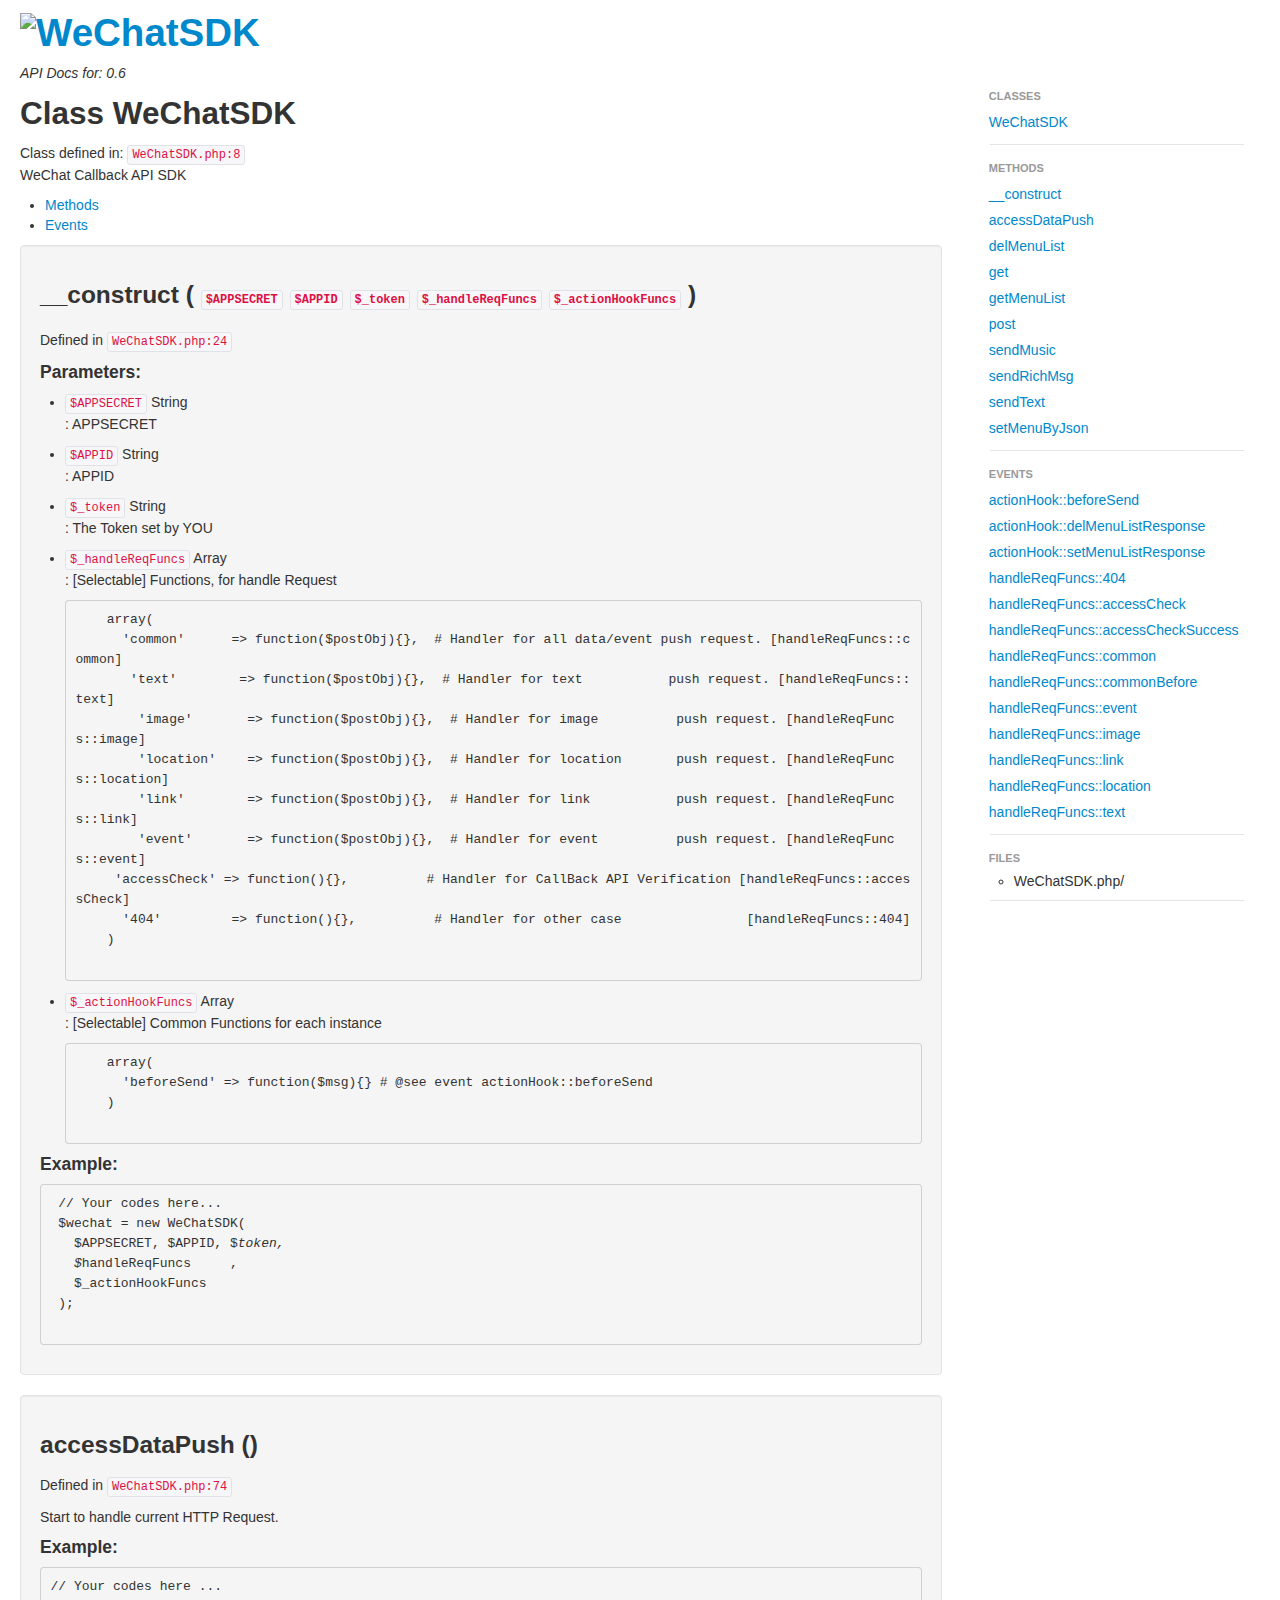
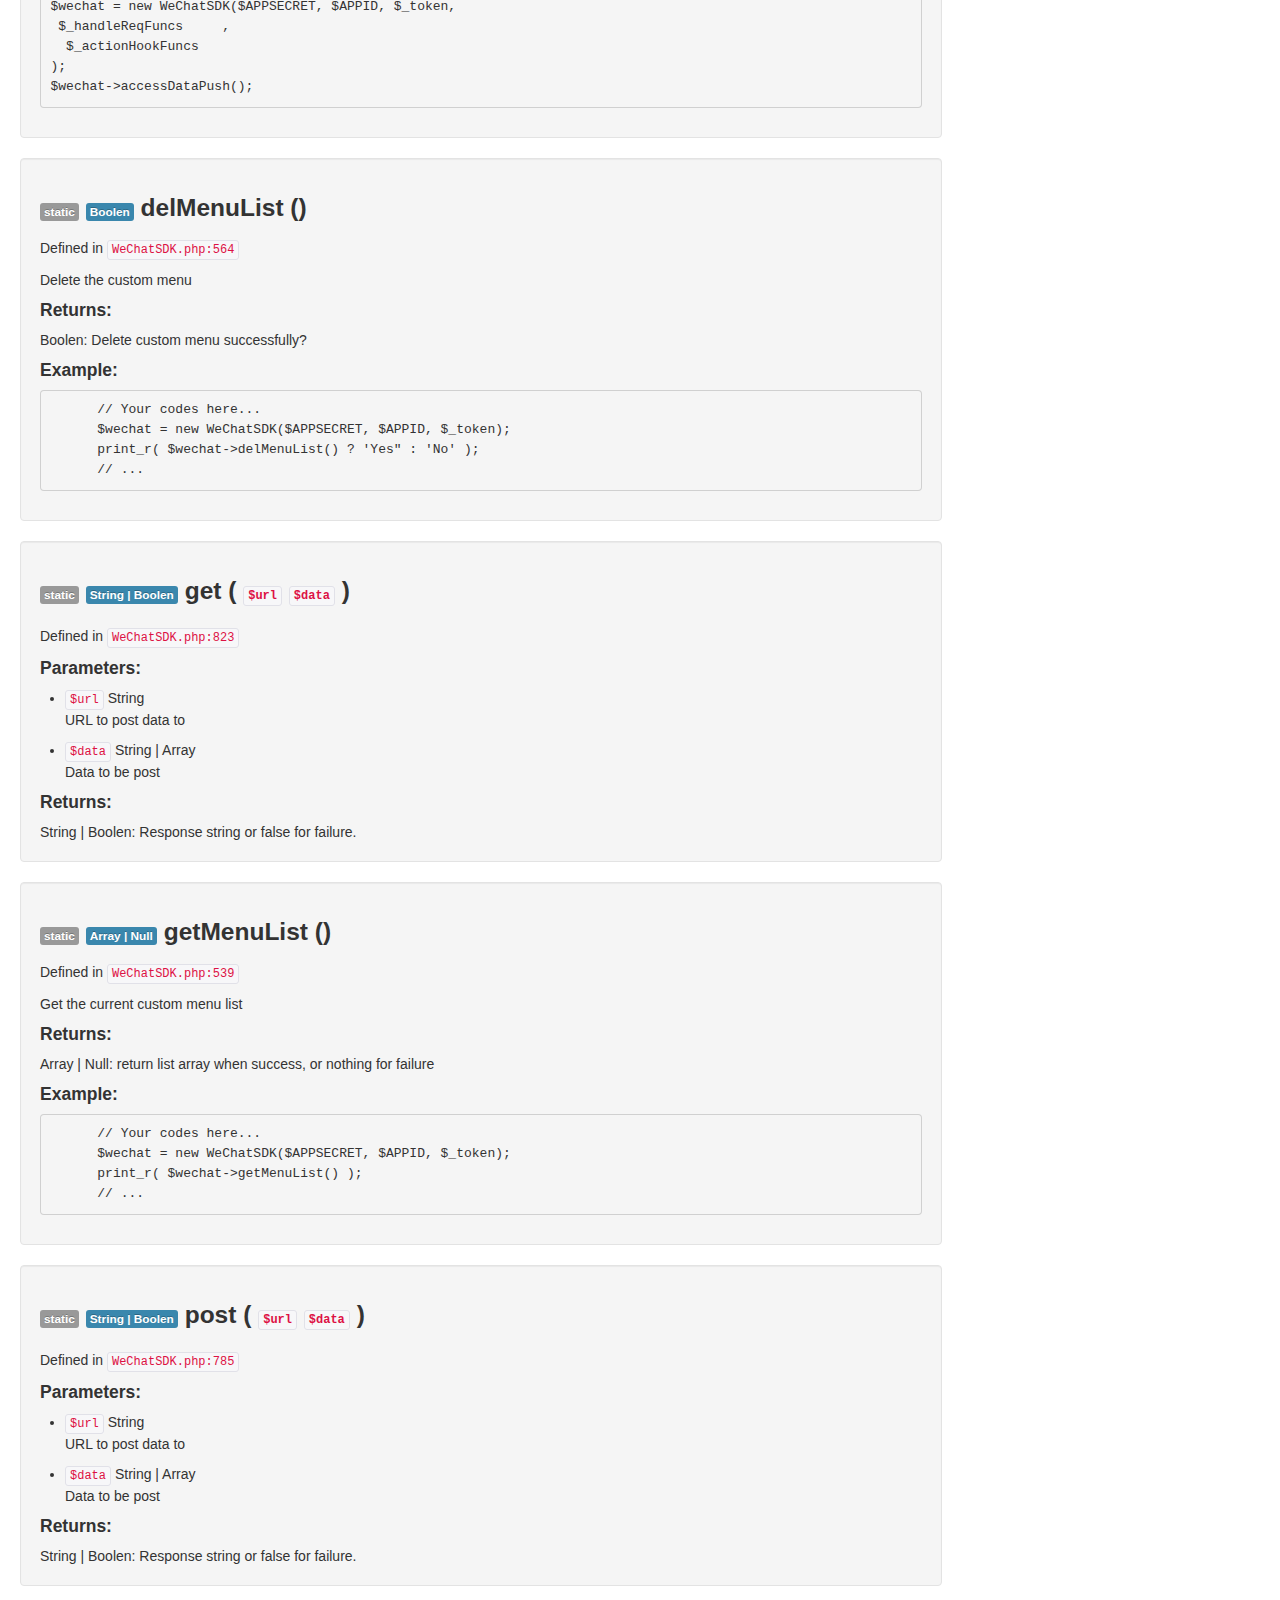
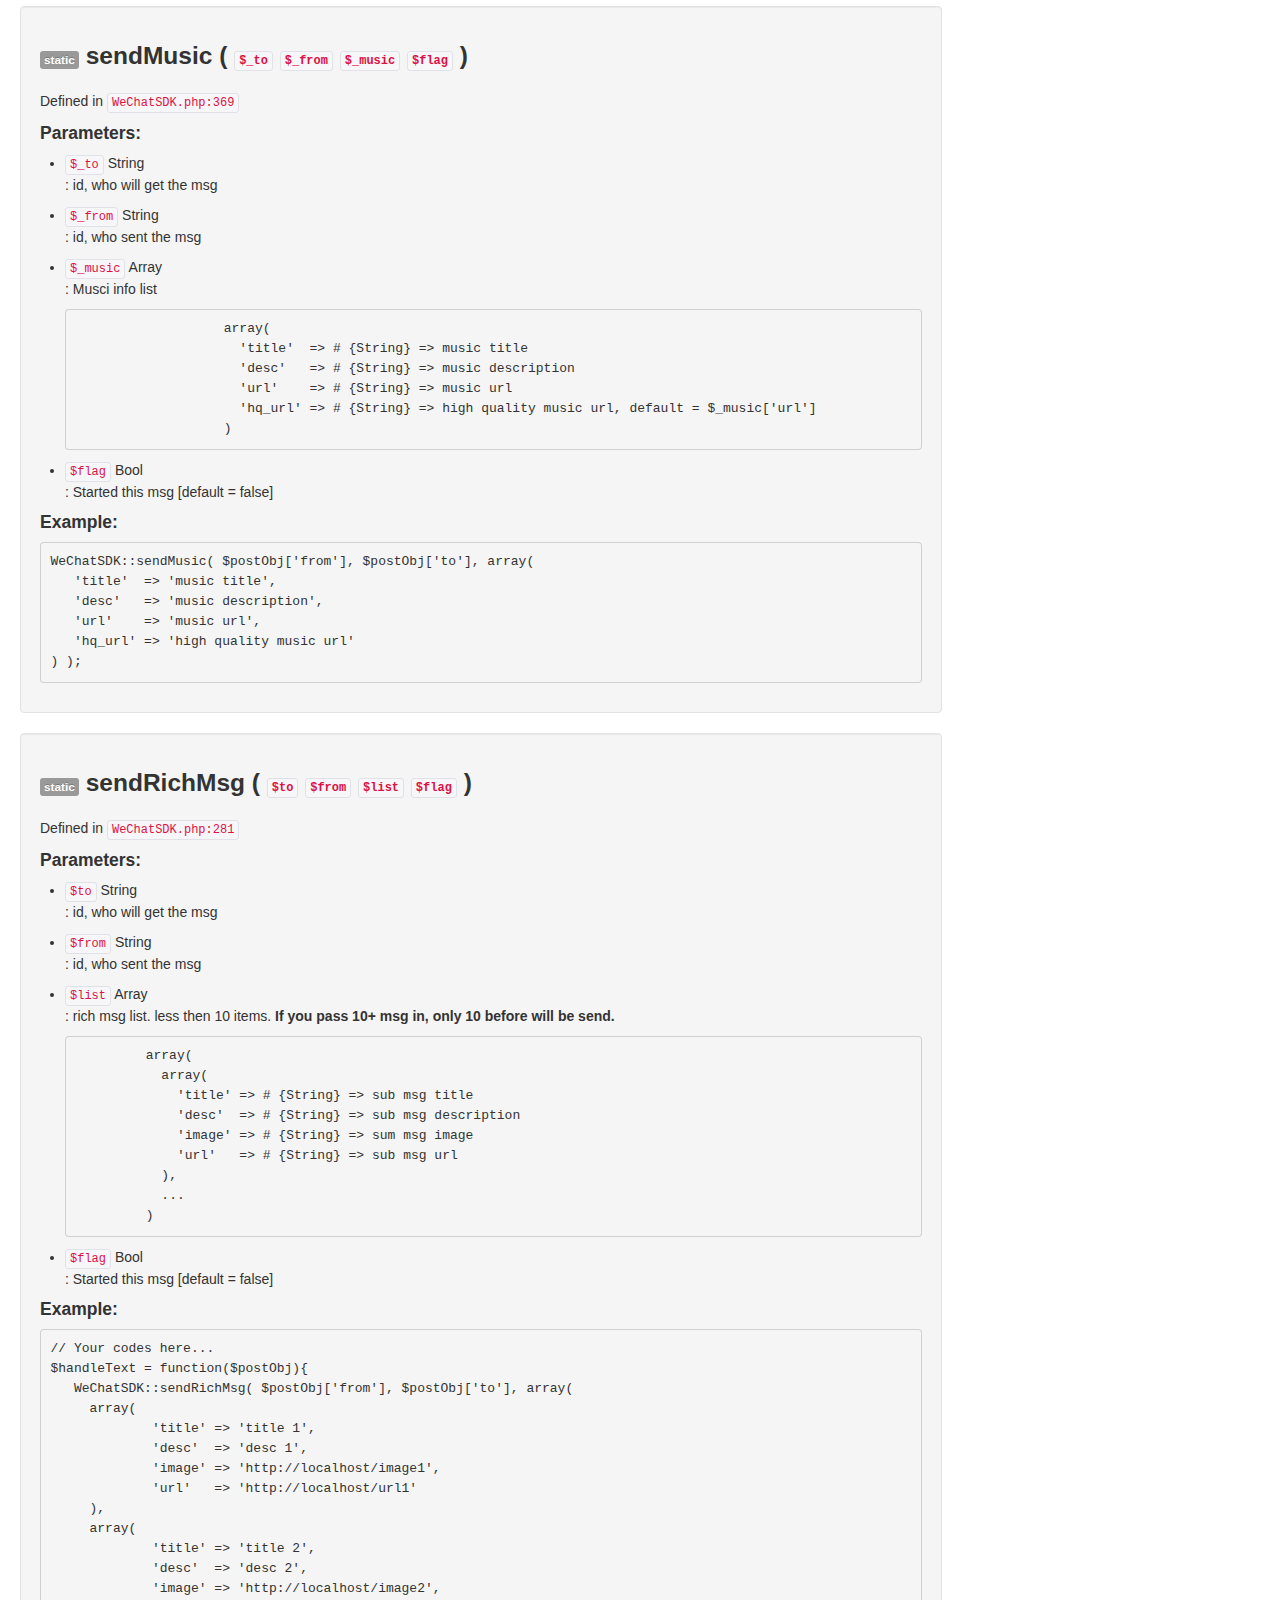
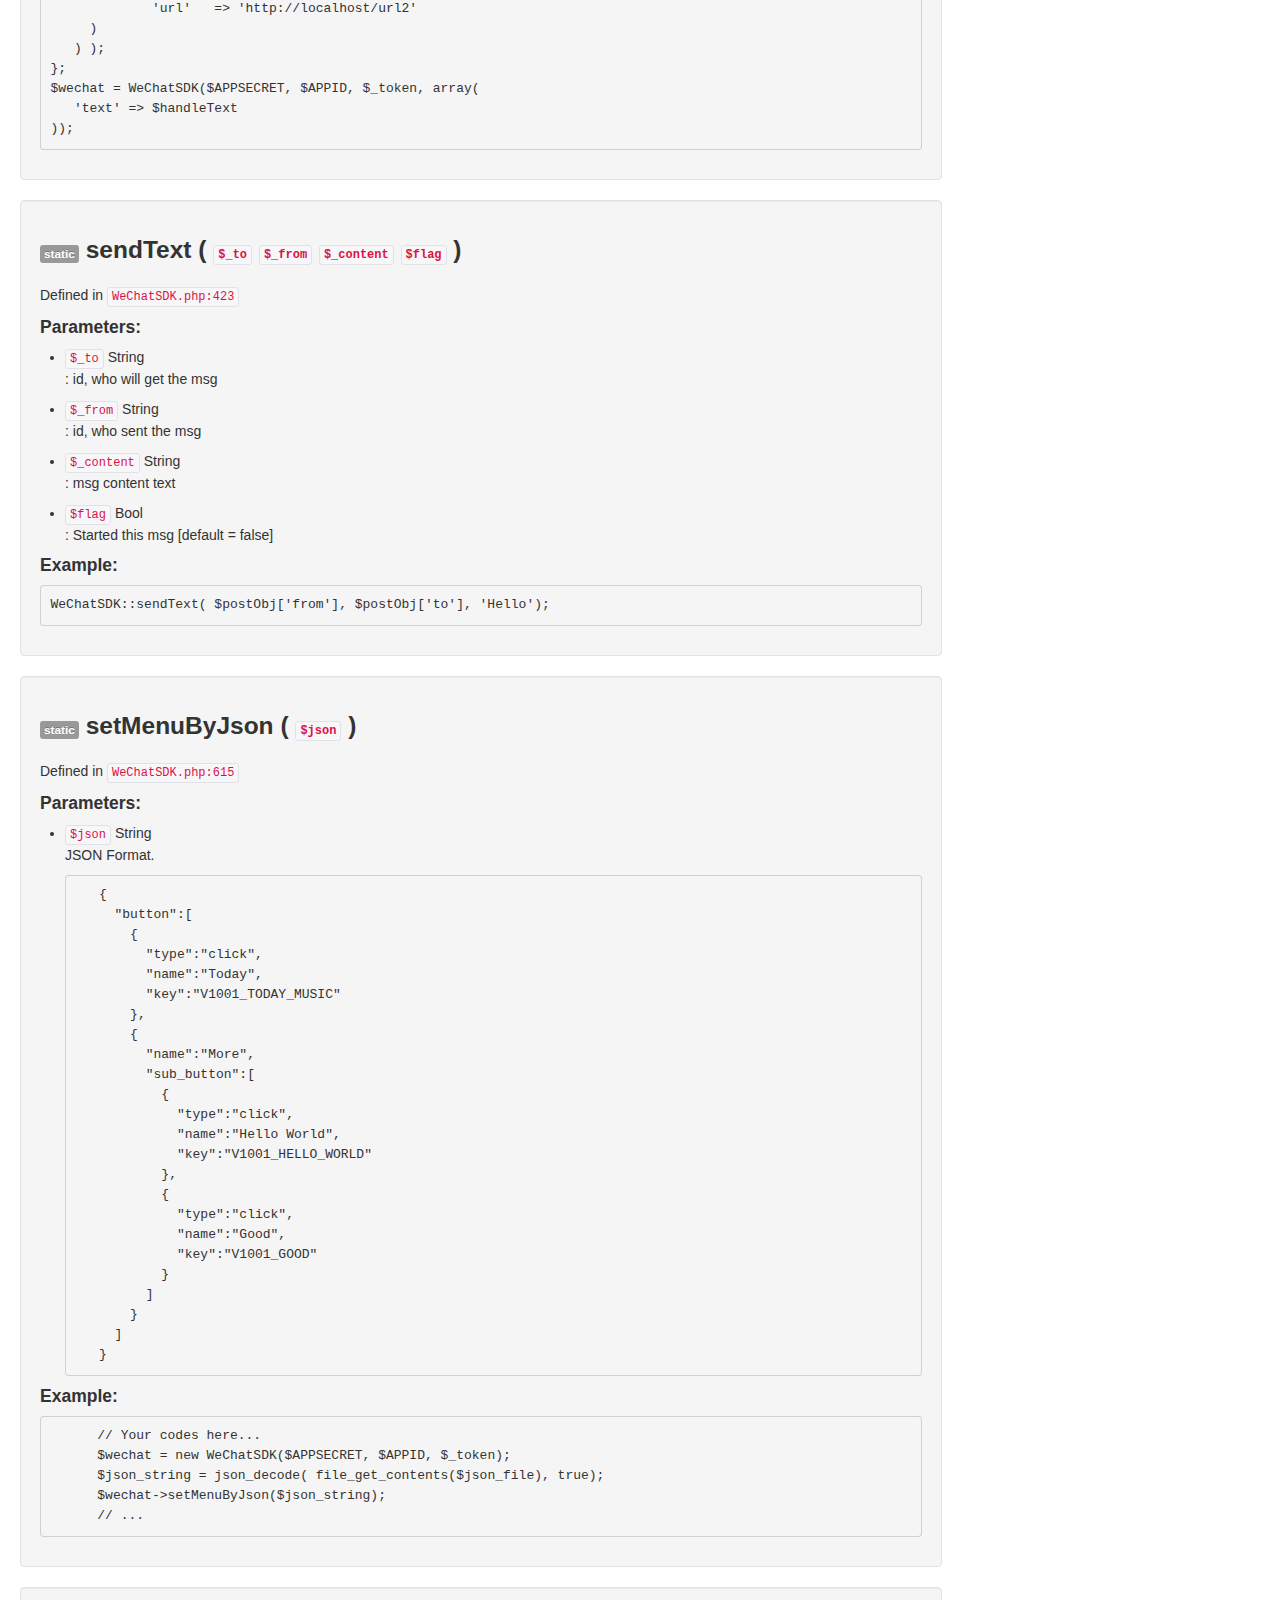
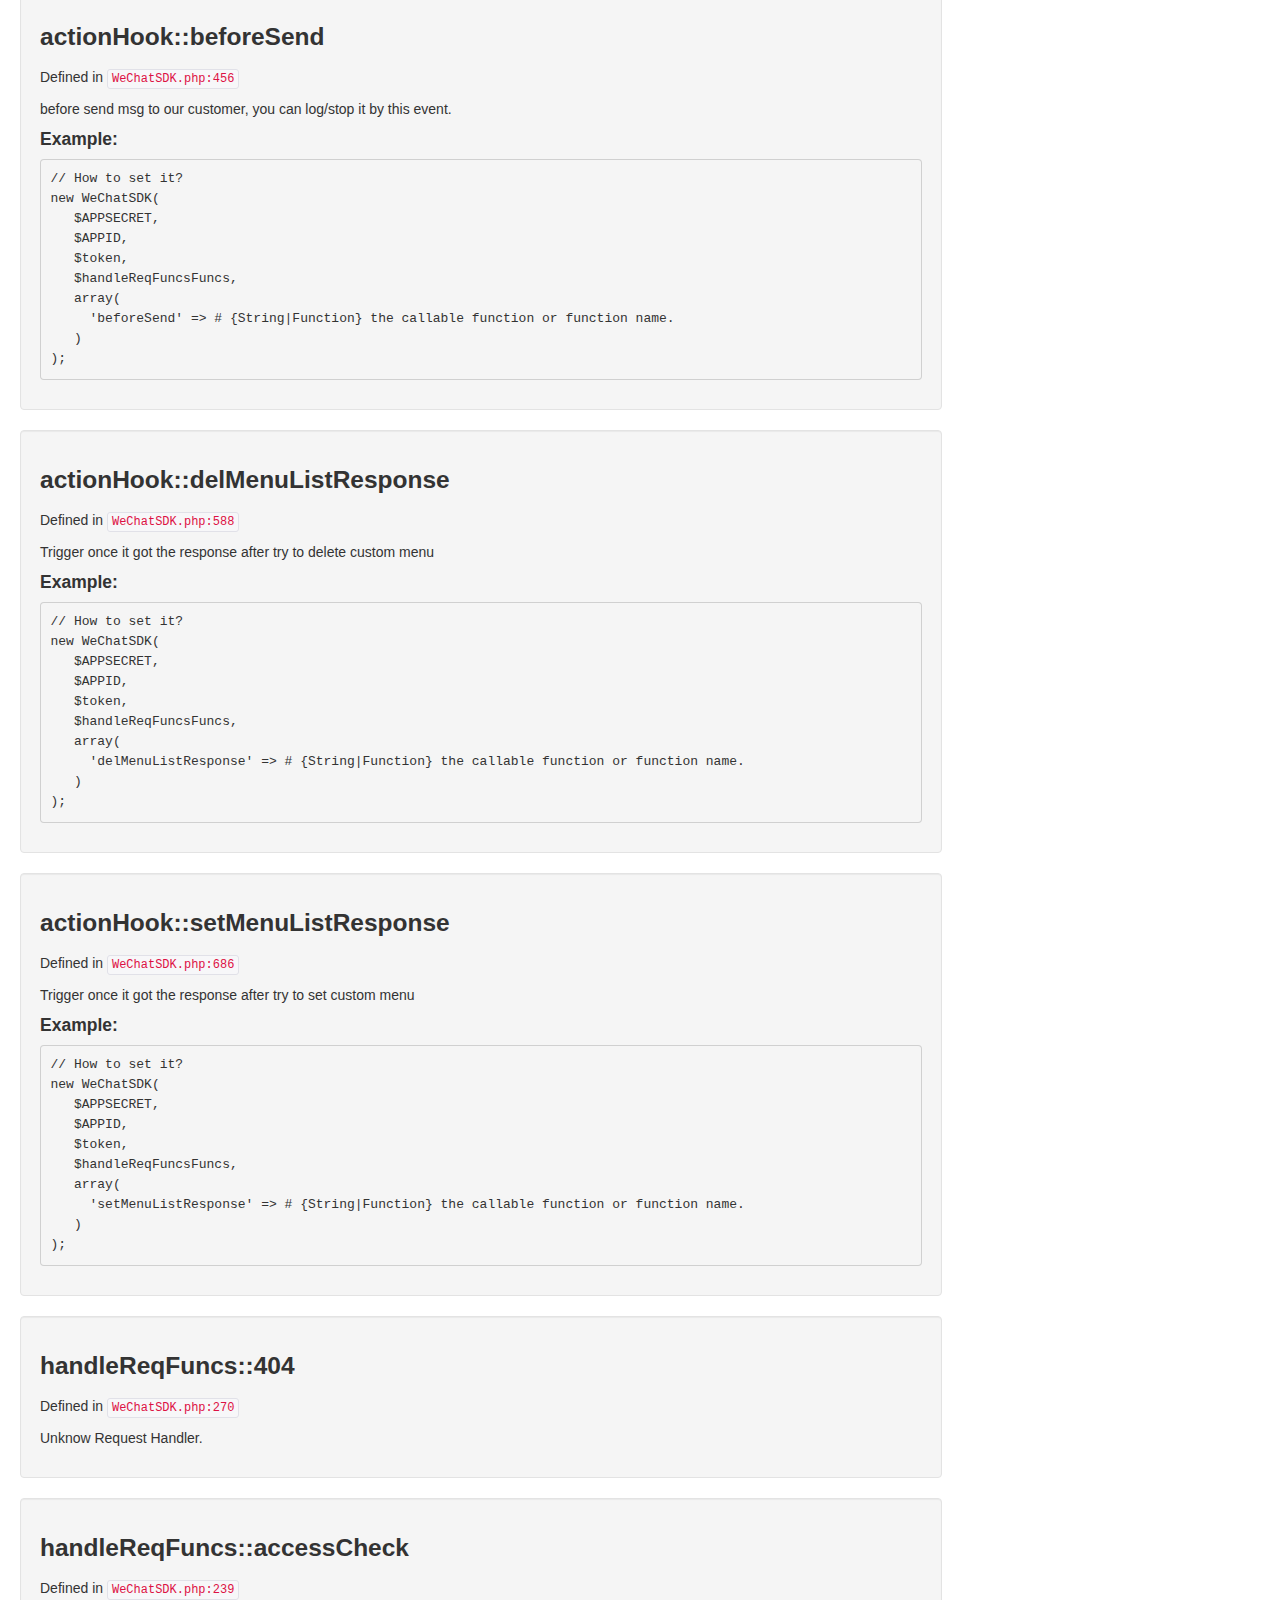
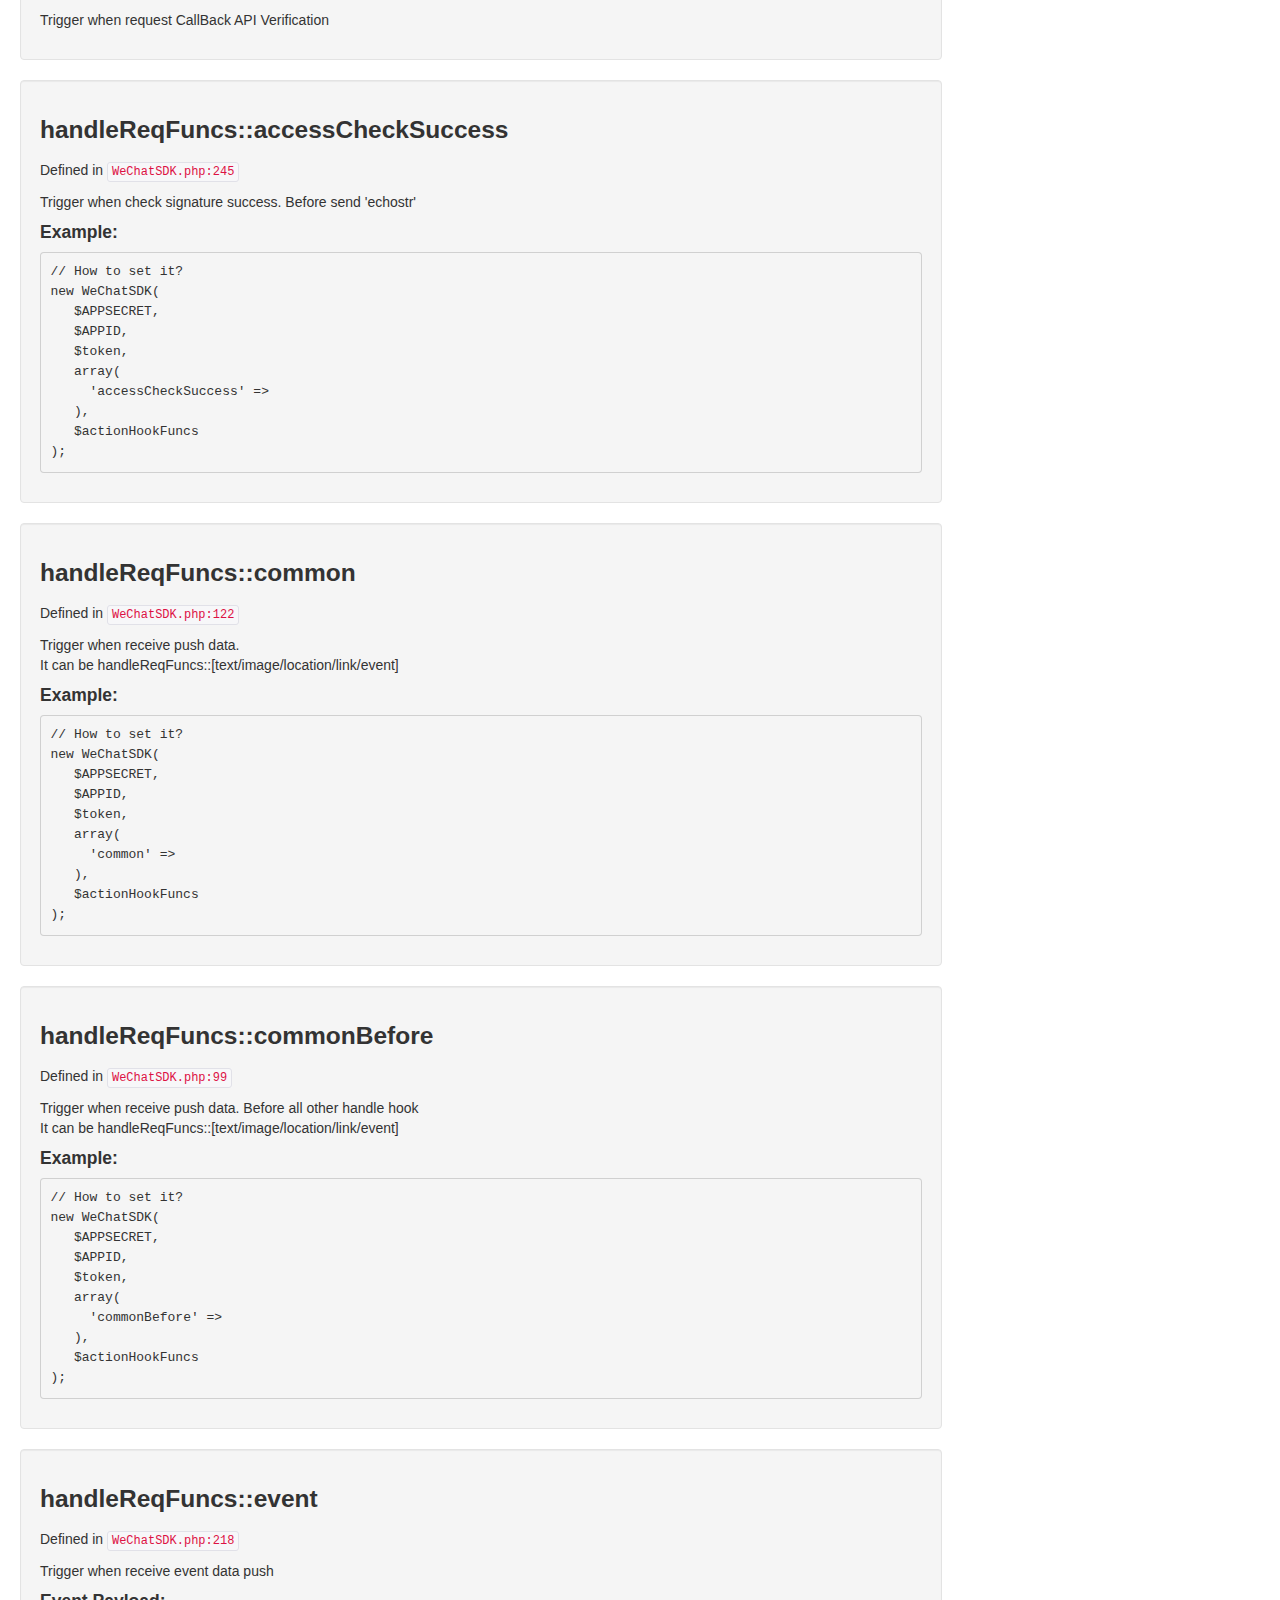
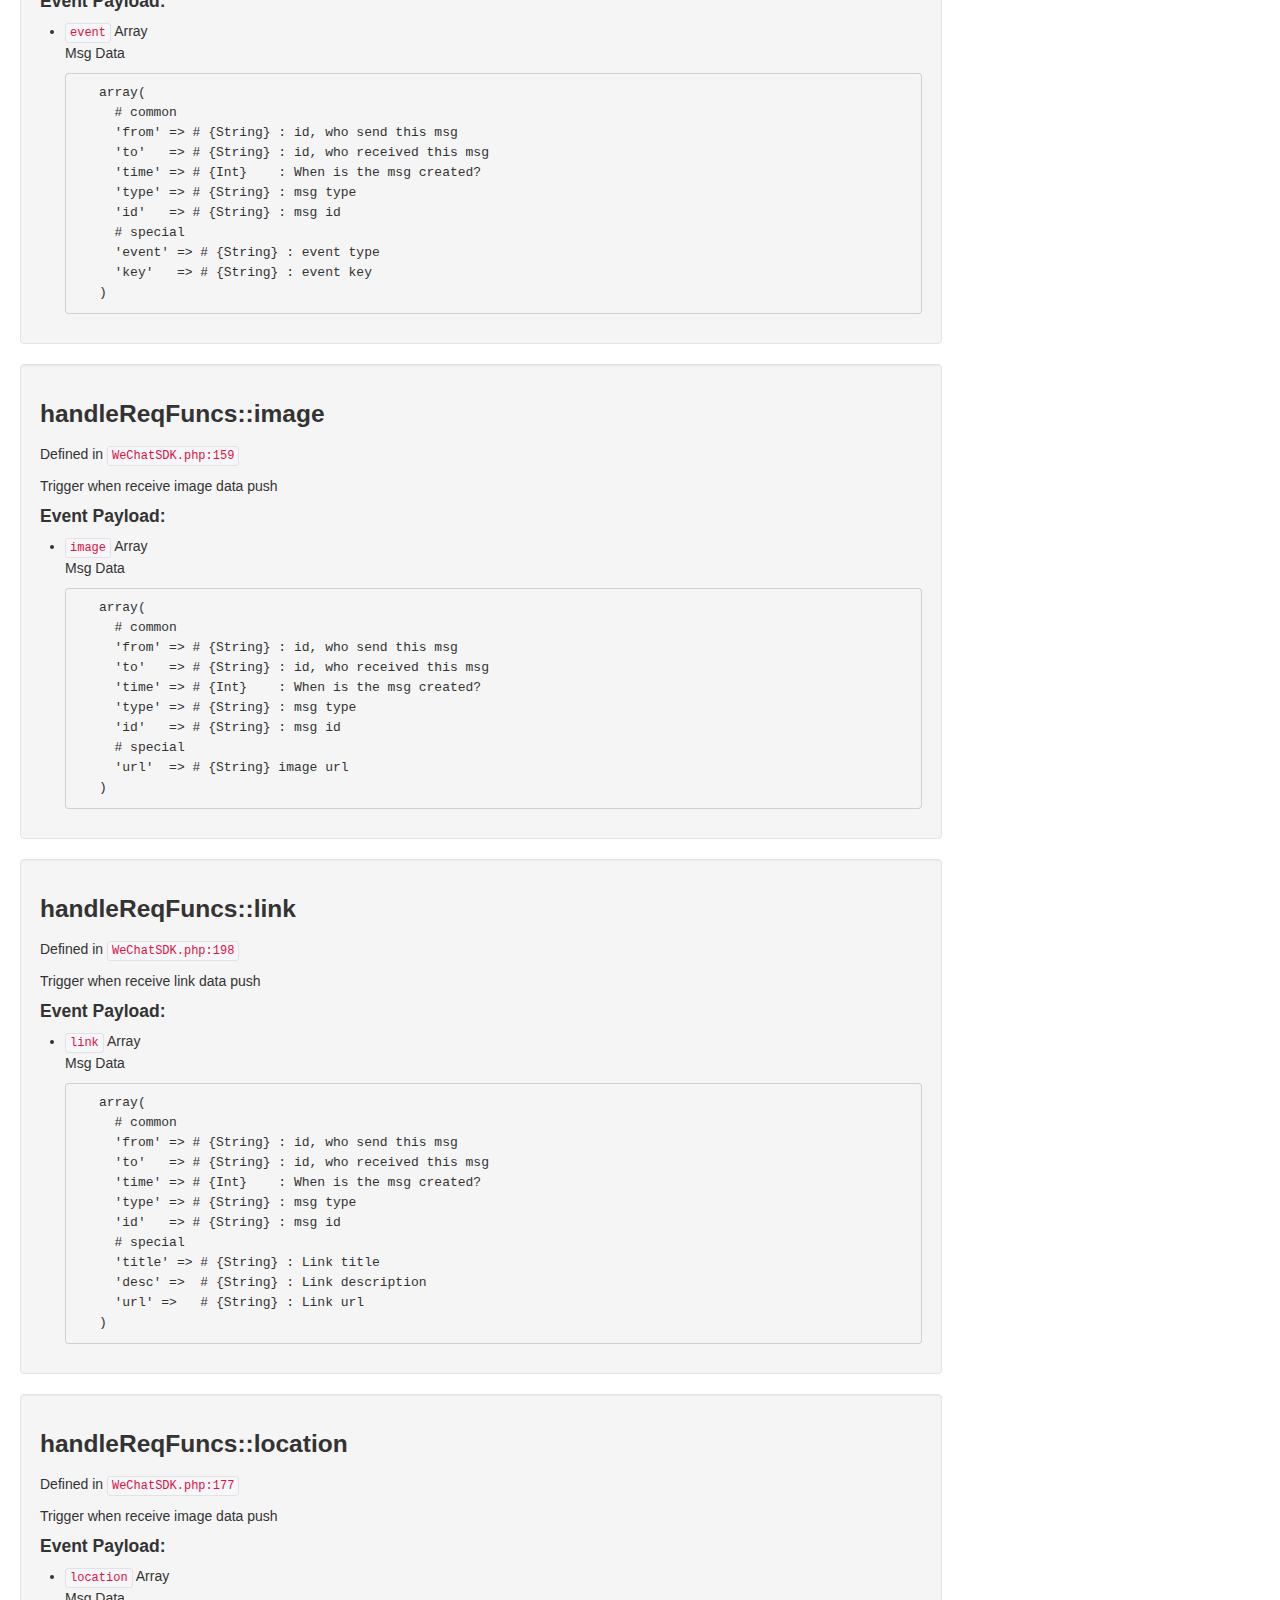
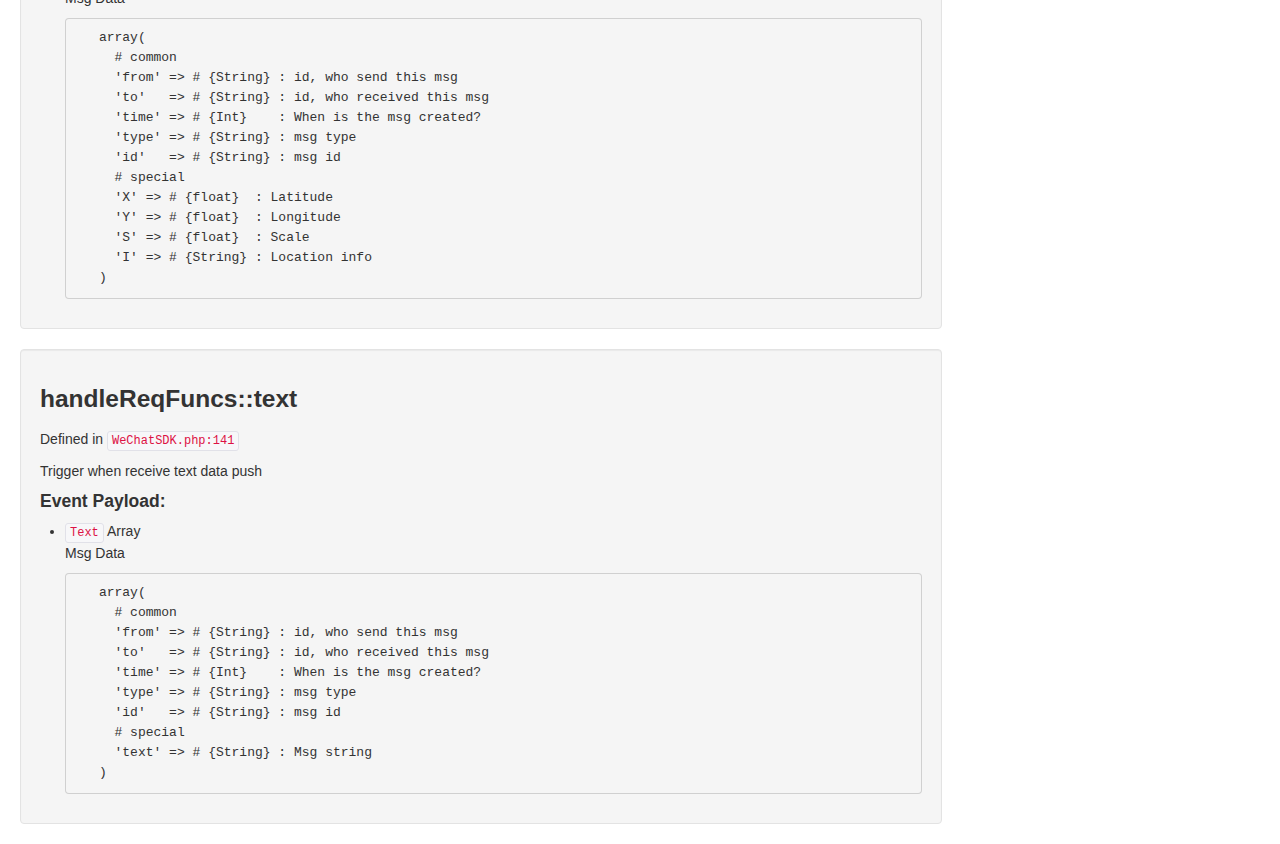
==== commit b924fc0f: "update doc&log format" ====
--- a/WeChatSDK/doc/classes/WeChatSDK.html
+++ b/WeChatSDK/doc/classes/WeChatSDK.html
@@ -15,7 +15,7 @@
             <img src="http:&#x2F;&#x2F;admin.wechat.com&#x2F;en_US&#x2F;htmledition&#x2F;images&#x2F;logo.png" title="WeChatSDK"/>
           </a></h1>
         <div class="version">
-          <em>API Docs for: 0.5</em>
+          <em>API Docs for: 0.6</em>
         </div>
       </div>
 
@@ -25,7 +25,7 @@
 
 
 
-<span class="foundat">Class defined in: <a href="..&#x2F;files&#x2F;WechatSDK.php.html#l8"><code>WechatSDK.php:8</code></a></span>
+<span class="foundat">Class defined in: <a href="..&#x2F;files&#x2F;WeChatSDK.php.html#l8"><code>WeChatSDK.php:8</code></a></span>
 <div class="intro"><p>WeChat Callback API SDK</p></div>
 
 
@@ -106,7 +106,7 @@
             
         
         
-        <a href="..&#x2F;files&#x2F;WechatSDK.php.html#l24"><code>WechatSDK.php:24</code></a>
+        <a href="..&#x2F;files&#x2F;WeChatSDK.php.html#l24"><code>WeChatSDK.php:24</code></a>
         
         </p>
 
@@ -281,7 +281,7 @@
             
         
         
-        <a href="..&#x2F;files&#x2F;WechatSDK.php.html#l74"><code>WechatSDK.php:74</code></a>
+        <a href="..&#x2F;files&#x2F;WeChatSDK.php.html#l74"><code>WeChatSDK.php:74</code></a>
         
         </p>
 
@@ -362,7 +362,7 @@
             
         
         
-        <a href="..&#x2F;files&#x2F;WechatSDK.php.html#l564"><code>WechatSDK.php:564</code></a>
+        <a href="..&#x2F;files&#x2F;WeChatSDK.php.html#l564"><code>WeChatSDK.php:564</code></a>
         
         </p>
 
@@ -466,7 +466,7 @@
             
         
         
-        <a href="..&#x2F;files&#x2F;WechatSDK.php.html#l823"><code>WechatSDK.php:823</code></a>
+        <a href="..&#x2F;files&#x2F;WeChatSDK.php.html#l823"><code>WeChatSDK.php:823</code></a>
         
         </p>
 
@@ -583,7 +583,7 @@
             
         
         
-        <a href="..&#x2F;files&#x2F;WechatSDK.php.html#l539"><code>WechatSDK.php:539</code></a>
+        <a href="..&#x2F;files&#x2F;WeChatSDK.php.html#l539"><code>WeChatSDK.php:539</code></a>
         
         </p>
 
@@ -687,7 +687,7 @@
             
         
         
-        <a href="..&#x2F;files&#x2F;WechatSDK.php.html#l785"><code>WechatSDK.php:785</code></a>
+        <a href="..&#x2F;files&#x2F;WeChatSDK.php.html#l785"><code>WeChatSDK.php:785</code></a>
         
         </p>
 
@@ -820,7 +820,7 @@
             
         
         
-        <a href="..&#x2F;files&#x2F;WechatSDK.php.html#l369"><code>WechatSDK.php:369</code></a>
+        <a href="..&#x2F;files&#x2F;WeChatSDK.php.html#l369"><code>WeChatSDK.php:369</code></a>
         
         </p>
 
@@ -994,7 +994,7 @@
             
         
         
-        <a href="..&#x2F;files&#x2F;WechatSDK.php.html#l281"><code>WechatSDK.php:281</code></a>
+        <a href="..&#x2F;files&#x2F;WeChatSDK.php.html#l281"><code>WeChatSDK.php:281</code></a>
         
         </p>
 
@@ -1186,7 +1186,7 @@
             
         
         
-        <a href="..&#x2F;files&#x2F;WechatSDK.php.html#l423"><code>WechatSDK.php:423</code></a>
+        <a href="..&#x2F;files&#x2F;WeChatSDK.php.html#l423"><code>WeChatSDK.php:423</code></a>
         
         </p>
 
@@ -1334,7 +1334,7 @@
             
         
         
-        <a href="..&#x2F;files&#x2F;WechatSDK.php.html#l615"><code>WechatSDK.php:615</code></a>
+        <a href="..&#x2F;files&#x2F;WeChatSDK.php.html#l615"><code>WeChatSDK.php:615</code></a>
         
         </p>
 
@@ -1458,7 +1458,7 @@
             
         
         
-        <a href="..&#x2F;files&#x2F;WechatSDK.php.html#l456"><code>WechatSDK.php:456</code></a>
+        <a href="..&#x2F;files&#x2F;WeChatSDK.php.html#l456"><code>WeChatSDK.php:456</code></a>
         
         </p>
 
@@ -1528,7 +1528,7 @@
             
         
         
-        <a href="..&#x2F;files&#x2F;WechatSDK.php.html#l588"><code>WechatSDK.php:588</code></a>
+        <a href="..&#x2F;files&#x2F;WeChatSDK.php.html#l588"><code>WeChatSDK.php:588</code></a>
         
         </p>
 
@@ -1598,7 +1598,7 @@
             
         
         
-        <a href="..&#x2F;files&#x2F;WechatSDK.php.html#l686"><code>WechatSDK.php:686</code></a>
+        <a href="..&#x2F;files&#x2F;WeChatSDK.php.html#l686"><code>WeChatSDK.php:686</code></a>
         
         </p>
 
@@ -1668,7 +1668,7 @@
             
         
         
-        <a href="..&#x2F;files&#x2F;WechatSDK.php.html#l270"><code>WechatSDK.php:270</code></a>
+        <a href="..&#x2F;files&#x2F;WeChatSDK.php.html#l270"><code>WeChatSDK.php:270</code></a>
         
         </p>
 
@@ -1719,7 +1719,7 @@
             
         
         
-        <a href="..&#x2F;files&#x2F;WechatSDK.php.html#l239"><code>WechatSDK.php:239</code></a>
+        <a href="..&#x2F;files&#x2F;WeChatSDK.php.html#l239"><code>WeChatSDK.php:239</code></a>
         
         </p>
 
@@ -1770,7 +1770,7 @@
             
         
         
-        <a href="..&#x2F;files&#x2F;WechatSDK.php.html#l245"><code>WechatSDK.php:245</code></a>
+        <a href="..&#x2F;files&#x2F;WeChatSDK.php.html#l245"><code>WeChatSDK.php:245</code></a>
         
         </p>
 
@@ -1840,7 +1840,7 @@
             
         
         
-        <a href="..&#x2F;files&#x2F;WechatSDK.php.html#l122"><code>WechatSDK.php:122</code></a>
+        <a href="..&#x2F;files&#x2F;WeChatSDK.php.html#l122"><code>WeChatSDK.php:122</code></a>
         
         </p>
 
@@ -1911,7 +1911,7 @@
             
         
         
-        <a href="..&#x2F;files&#x2F;WechatSDK.php.html#l99"><code>WechatSDK.php:99</code></a>
+        <a href="..&#x2F;files&#x2F;WeChatSDK.php.html#l99"><code>WeChatSDK.php:99</code></a>
         
         </p>
 
@@ -1982,7 +1982,7 @@
             
         
         
-        <a href="..&#x2F;files&#x2F;WechatSDK.php.html#l218"><code>WechatSDK.php:218</code></a>
+        <a href="..&#x2F;files&#x2F;WeChatSDK.php.html#l218"><code>WeChatSDK.php:218</code></a>
         
         </p>
 
@@ -2070,7 +2070,7 @@
             
         
         
-        <a href="..&#x2F;files&#x2F;WechatSDK.php.html#l159"><code>WechatSDK.php:159</code></a>
+        <a href="..&#x2F;files&#x2F;WeChatSDK.php.html#l159"><code>WeChatSDK.php:159</code></a>
         
         </p>
 
@@ -2157,7 +2157,7 @@
             
         
         
-        <a href="..&#x2F;files&#x2F;WechatSDK.php.html#l198"><code>WechatSDK.php:198</code></a>
+        <a href="..&#x2F;files&#x2F;WeChatSDK.php.html#l198"><code>WeChatSDK.php:198</code></a>
         
         </p>
 
@@ -2246,7 +2246,7 @@
             
         
         
-        <a href="..&#x2F;files&#x2F;WechatSDK.php.html#l177"><code>WechatSDK.php:177</code></a>
+        <a href="..&#x2F;files&#x2F;WeChatSDK.php.html#l177"><code>WeChatSDK.php:177</code></a>
         
         </p>
 
@@ -2336,7 +2336,7 @@
             
         
         
-        <a href="..&#x2F;files&#x2F;WechatSDK.php.html#l141"><code>WechatSDK.php:141</code></a>
+        <a href="..&#x2F;files&#x2F;WeChatSDK.php.html#l141"><code>WeChatSDK.php:141</code></a>
         
         </p>
 
@@ -2516,7 +2516,7 @@
 
 
 <li class="nav-header">Files</li>
-<ul><li>WechatSDK.php/<ul></ul></li></ul>
+<ul><li>WeChatSDK.php/<ul></ul></li></ul>
 <li class="divider"></li>
 
 </ul> </div>
